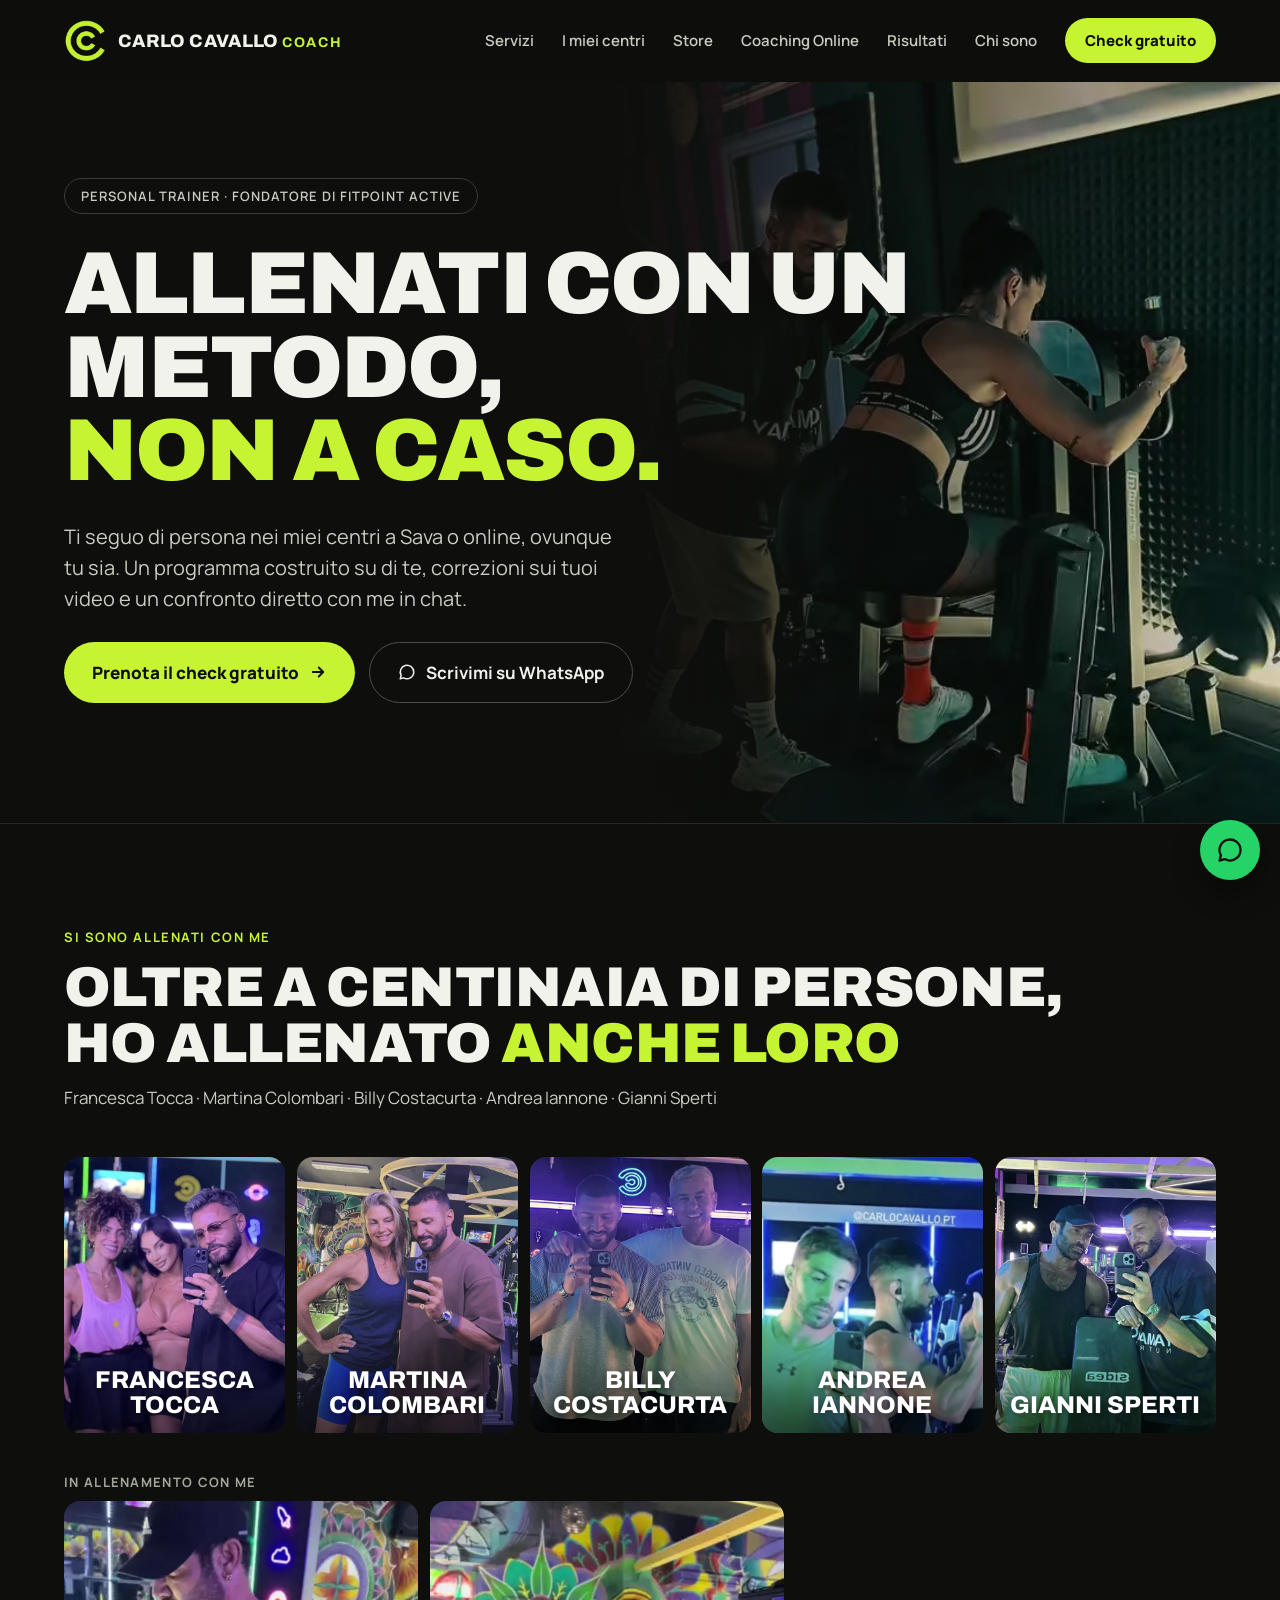
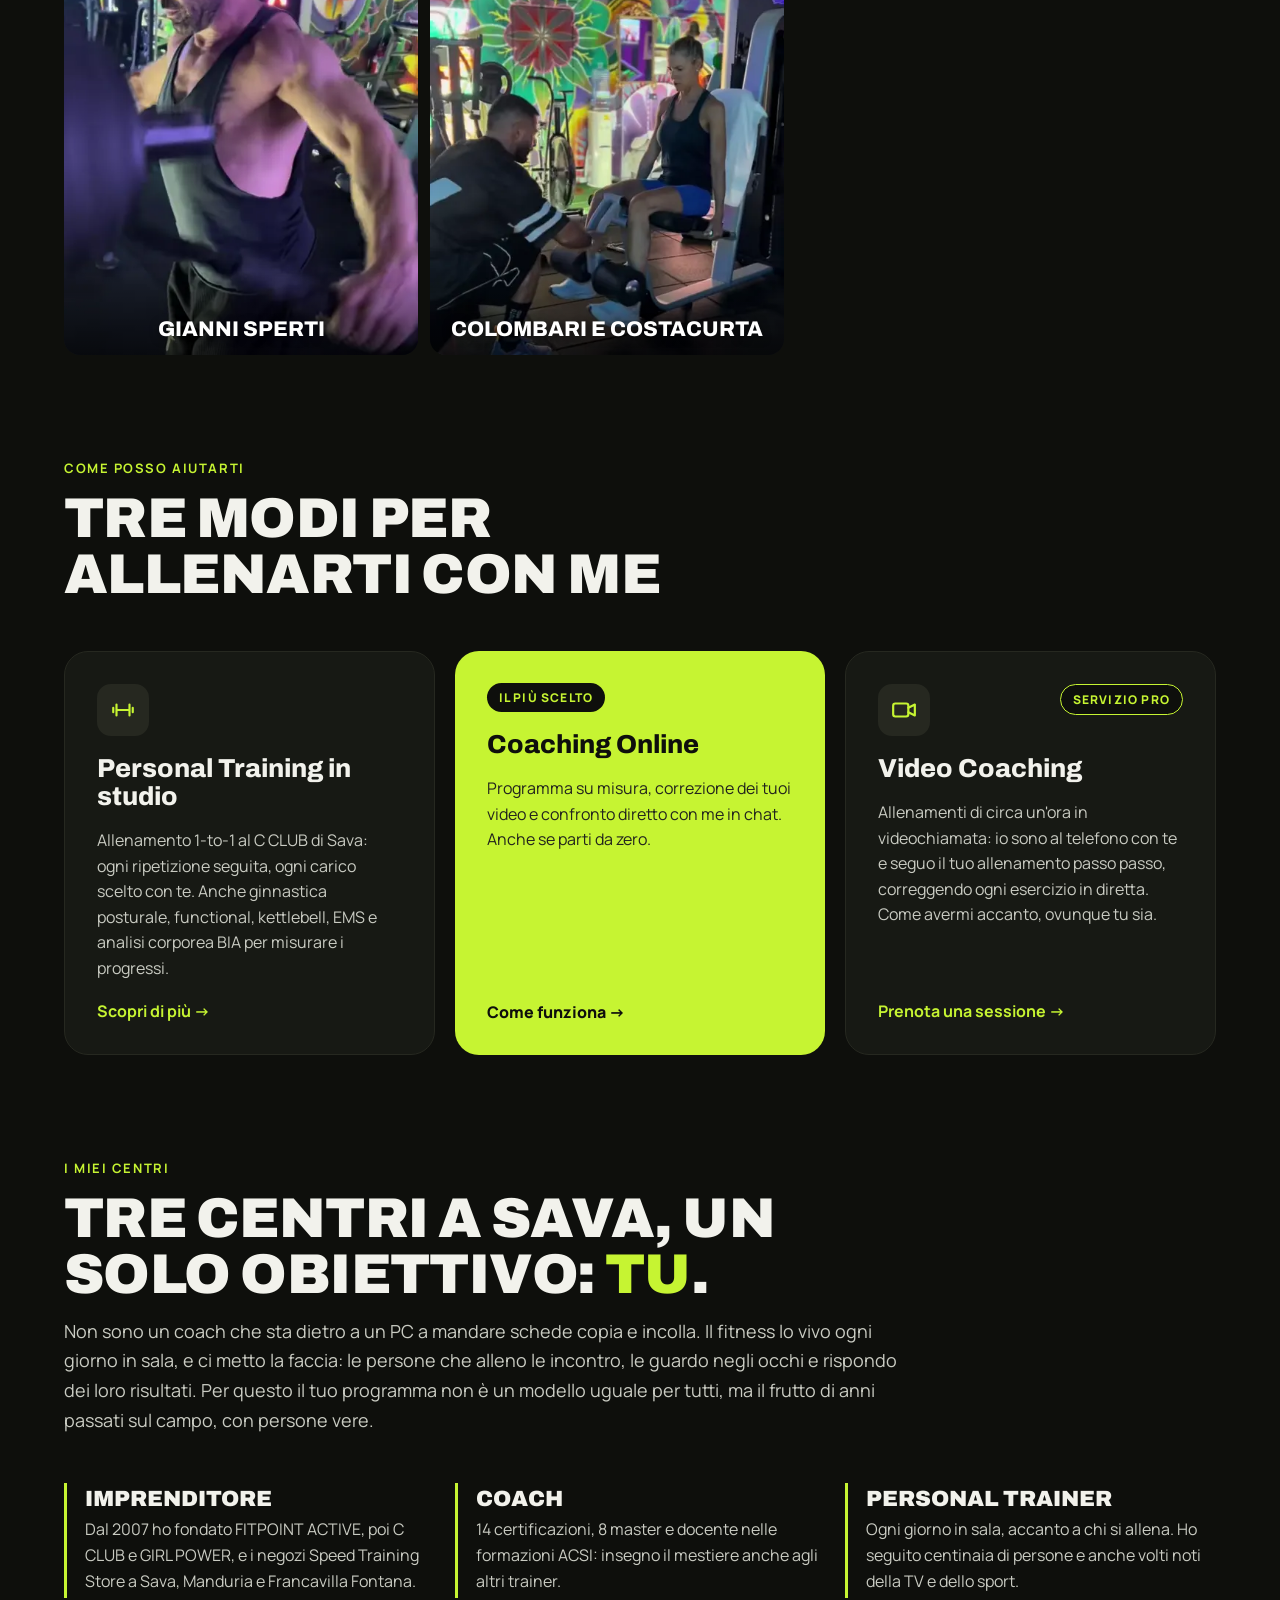
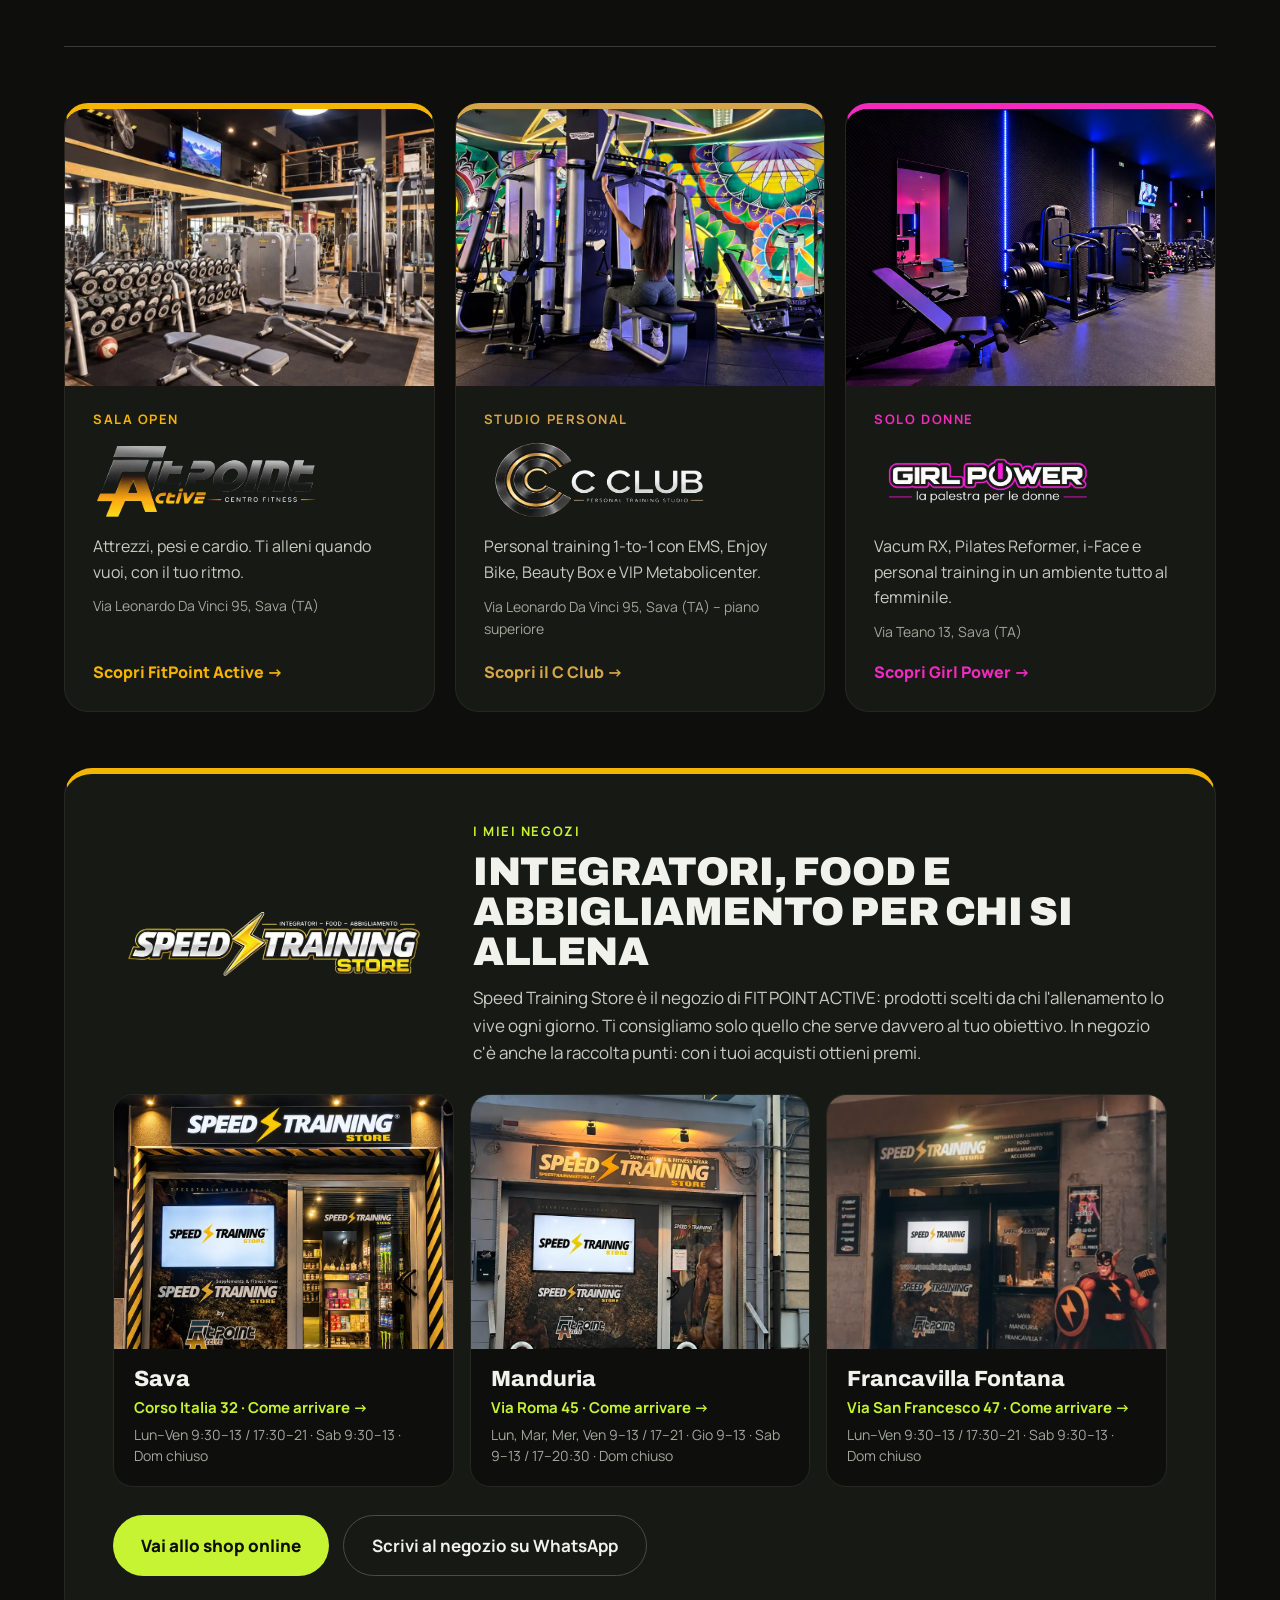
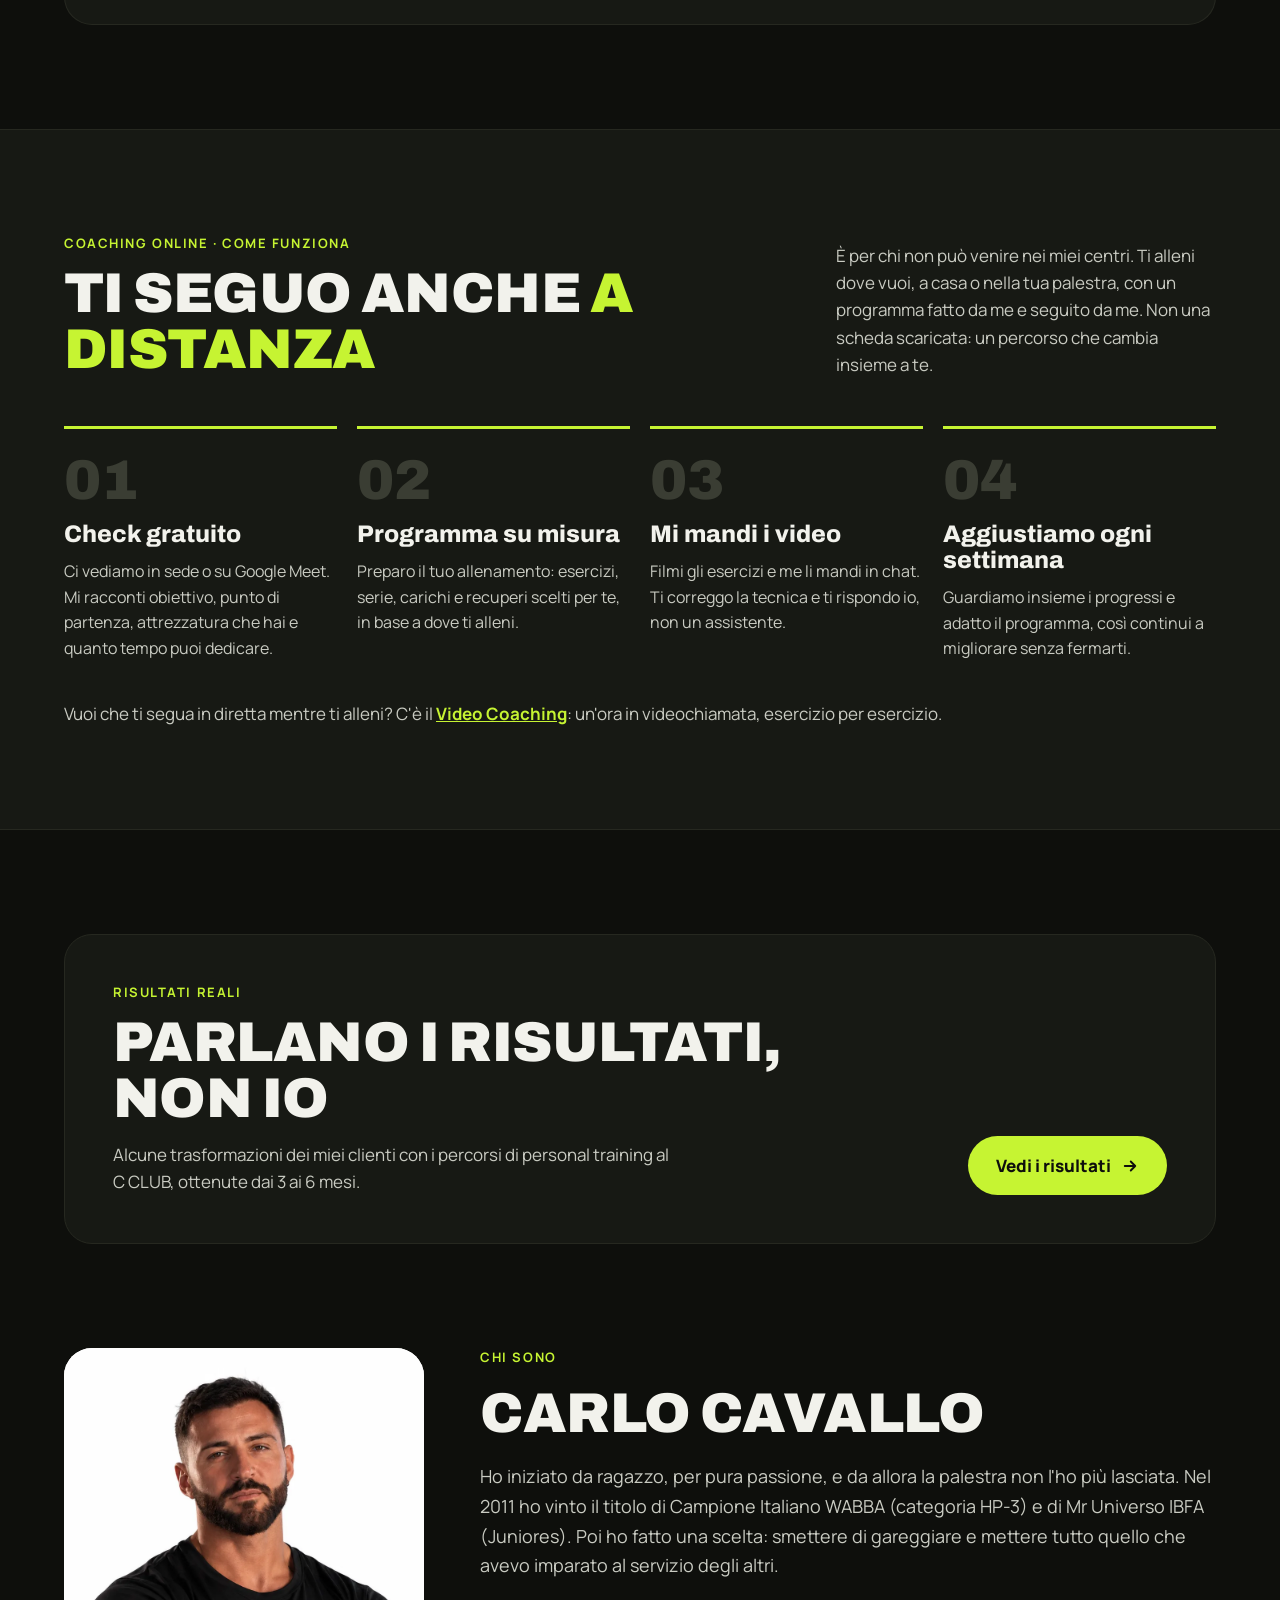
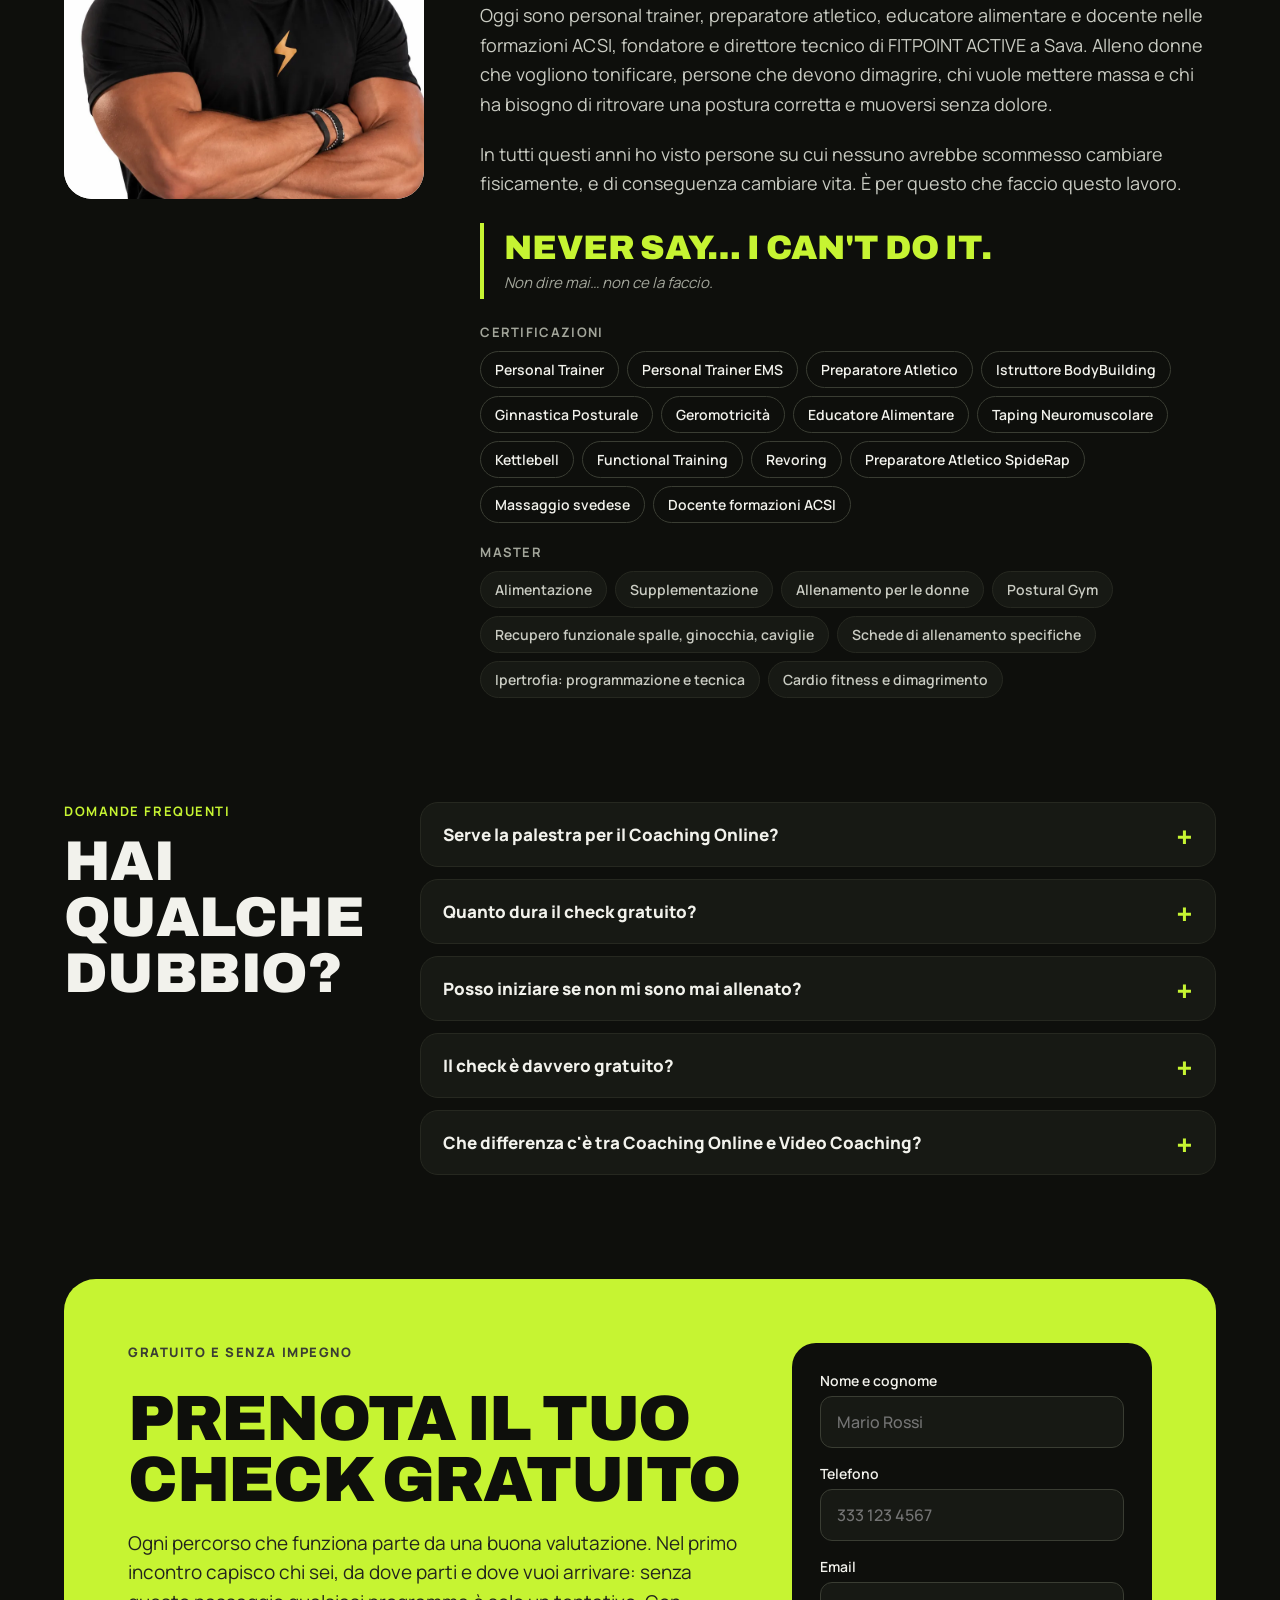
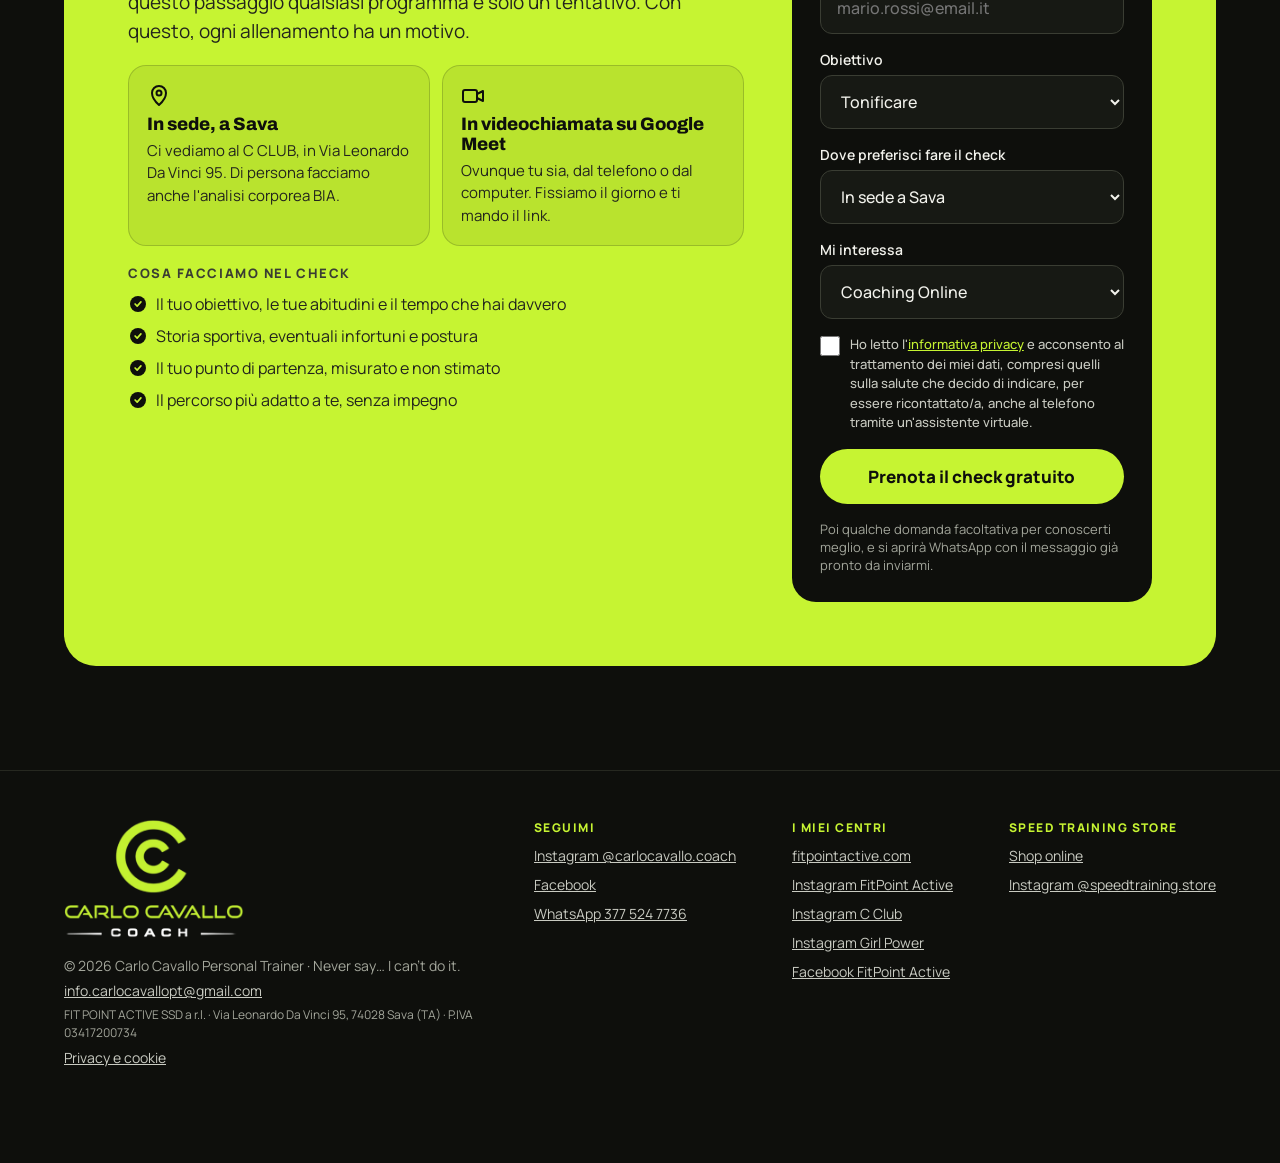
==== index.html @ 89e8fcf1 "Sezione VIP: video di Gianni Sperti e di Colombari e Costacurta, senza i nomi Instagram Co-Authored-" ====
<!doctype html>
<html lang="it">
<head>
<meta charset="utf-8">
<meta name="viewport" content="width=device-width, initial-scale=1">
<title>Carlo Cavallo Personal Trainer | Sava e Coaching Online</title>
<meta name="description" content="Personal trainer, preparatore atletico e fondatore di FITPOINT ACTIVE a Sava. Allenamento in studio, Coaching Online e Video Coaching in diretta. Primo check gratuito, in sede o su Google Meet.">
<meta property="og:title" content="Carlo Cavallo Personal Trainer">
<meta property="og:description" content="Allenati con un metodo, non a caso. Personal training a Sava e Coaching Online. Primo check gratuito.">
<meta property="og:type" content="website">
<meta property="og:url" content="https://www.carlocavallopt.com/">
<meta property="og:locale" content="it_IT">
<meta property="og:image" content="https://www.carlocavallopt.com/img/og-carlo.jpg">
<meta name="twitter:card" content="summary_large_image">
<link rel="canonical" href="https://www.carlocavallopt.com/">
<meta name="theme-color" content="#0E0F0C">
<link rel="icon" type="image/png" href="/img/favicon.png">
<link rel="apple-touch-icon" href="/img/apple-touch-icon.png">
<link rel="preconnect" href="https://fonts.googleapis.com">
<link rel="preconnect" href="https://fonts.gstatic.com" crossorigin>
<link href="https://fonts.googleapis.com/css2?family=Archivo:wght@700;800;900&family=Manrope:wght@400;500;600;700;800&display=swap" rel="stylesheet">
<style>
:root{
  --bg:#0E0F0C; --surface:#171914; --surface-2:#1C1E18; --line:#262820; --line-2:#3A3D33;
  --text:#F2F2EC; --soft:#C9CBC2; --muted:#A3A69B; --accent:#C6F432; --on-accent:#0E0F0C;
}
*{box-sizing:border-box}
html{scroll-behavior:smooth}
body{margin:0;background:var(--bg);color:var(--text);font-family:'Manrope',system-ui,sans-serif;-webkit-font-smoothing:antialiased}
a{color:inherit}
img{max-width:100%;display:block}
.wrap{max-width:1200px;margin:0 auto;padding:0 24px}
.display{font-family:'Archivo',sans-serif;font-weight:900;text-transform:uppercase;letter-spacing:-.01em;line-height:1;margin:0}
.eyebrow{font-size:13px;font-weight:700;letter-spacing:.12em;text-transform:uppercase;color:var(--accent)}
.btn{display:inline-flex;align-items:center;gap:10px;text-decoration:none;border-radius:999px;font-weight:800;font-size:17px;padding:18px 28px;min-height:44px;transition:transform .15s ease}
.btn:hover{transform:translateY(-2px)}
button.btn{font-family:inherit;border:0;cursor:pointer}
.btn-accent{background:var(--accent);color:var(--on-accent)}
.btn-ghost{border:1.5px solid #4A4D42;color:var(--text);font-weight:700}
section{scroll-margin-top:80px}

/* nav */
header.top{position:sticky;top:0;z-index:20;background:rgba(14,15,12,.88);backdrop-filter:blur(10px);border-bottom:1px solid transparent}
.nav{display:flex;align-items:center;justify-content:space-between;gap:16px;padding:18px 24px;max-width:1200px;margin:0 auto}
.brand{display:flex;align-items:center;gap:12px;text-decoration:none}
.brand-mark{width:42px;height:42px}
.brand-name{font-family:'Archivo',sans-serif;font-weight:800;font-size:18px;letter-spacing:.02em}
.brand-name span{color:var(--accent);font-weight:700;letter-spacing:.12em;font-size:14px}
.menu{display:flex;align-items:center;gap:28px;font-size:15px;font-weight:600}
.menu a{text-decoration:none;color:var(--soft)}
.menu a:hover{color:var(--text)}
.menu .btn{padding:12px 20px;font-size:15px;color:var(--on-accent)}
.menu-toggle{display:none;background:none;border:1px solid var(--line-2);color:var(--text);border-radius:12px;width:46px;height:46px;cursor:pointer;align-items:center;justify-content:center}
@media (max-width:1100px){
  .menu-toggle{display:flex}
  .menu{position:absolute;top:100%;left:0;right:0;flex-direction:column;align-items:stretch;gap:0;background:var(--bg);border-bottom:1px solid var(--line);padding:8px 24px 24px;display:none}
  .menu.open{display:flex}
  .menu a{padding:14px 0;border-bottom:1px solid var(--line)}
  .menu .btn{margin-top:16px;justify-content:center;border:0}
}

/* hero */
.hero-bg{position:relative;overflow:hidden;border-bottom:1px solid var(--line)}
.hero-foto{position:absolute;inset:0;width:100%;height:100%;object-fit:cover;object-position:center 40%}
.hero-bg::after{content:"";position:absolute;inset:0;background:linear-gradient(90deg,rgba(14,15,12,.96) 0%,rgba(14,15,12,.75) 50%,rgba(14,15,12,.15) 100%)}
@media (min-width:701px){
  .hero-foto{left:auto;width:52%;object-position:center 35%;-webkit-mask-image:linear-gradient(90deg,transparent 0%,#000 40%);mask-image:linear-gradient(90deg,transparent 0%,#000 40%)}
}
.hero{position:relative;z-index:1;display:flex;flex-wrap:wrap;gap:56px;align-items:center;padding:96px 24px 120px;max-width:1200px;margin:0 auto}
@media (max-width:700px){
  .hero-bg::after{background:linear-gradient(180deg,rgba(14,15,12,.45) 0%,rgba(14,15,12,.7) 45%,rgba(14,15,12,.96) 100%)}
  .hero{padding:36px 24px 48px}
  .hero-text{gap:20px}
  .lead{font-size:18px}
}
.hero-text{flex:999 1 520px;min-width:0;display:flex;flex-direction:column;gap:28px}
.pill{align-self:flex-start;border:1px solid var(--line-2);border-radius:999px;padding:8px 16px;font-size:13px;font-weight:600;letter-spacing:.08em;text-transform:uppercase;color:var(--soft)}
.hero h1{font-size:clamp(44px,7vw,88px);line-height:.95;letter-spacing:-.02em}
.hero h1 em{font-style:normal;color:var(--accent)}
.lead{margin:0;font-size:20px;line-height:1.55;color:var(--soft);max-width:560px}
.ctas{display:flex;flex-wrap:wrap;gap:14px}
.photo{aspect-ratio:4/5;border-radius:28px;background:var(--surface-2);border:1px dashed #4A4D42;display:flex;flex-direction:column;align-items:center;justify-content:center;gap:12px;color:var(--muted);font-size:15px;text-align:center;padding:24px;overflow:hidden}
.photo img{width:100%;height:100%;object-fit:cover;object-position:center top}
.photo.has-img{padding:0;border:0}

/* vip (stesso stile di fitpointactive.com) */
.vip-nomi{margin:0;color:var(--soft);font-size:17px}
.vip-row{display:grid;grid-template-columns:repeat(auto-fit,minmax(170px,1fr));gap:12px}
.vip{margin:0;position:relative;border-radius:16px;overflow:hidden;background:var(--surface-2);container-type:inline-size}
.vip img{width:100%;height:auto;aspect-ratio:4/5;object-fit:cover;object-position:top}
.vip-video{margin-top:40px}
.vip-video-griglia{display:grid;grid-template-columns:repeat(2,minmax(0,1fr));gap:12px;max-width:720px}
.vip video{display:block;width:100%;height:auto;aspect-ratio:480/616;object-fit:cover;background:var(--surface-2)}
.vip-video .vip figcaption{font-size:clamp(16px,6cqw,30px)}
.vip figcaption{position:absolute;left:0;right:0;bottom:0;padding:48px 10px 16px;text-align:center;font-family:'Archivo',sans-serif;font-weight:800;font-size:clamp(20px,1.8vw,26px);font-size:clamp(20px,11cqw,40px);line-height:1;text-transform:uppercase;color:#fff;background:linear-gradient(to top,rgba(0,0,0,.6),rgba(0,0,0,0));text-shadow:0 2px 8px rgba(0,0,0,.5)}

/* centri */
.centri{display:grid;grid-template-columns:repeat(auto-fit,minmax(300px,1fr));gap:20px}
.centro{display:flex;flex-direction:column;background:var(--surface);border:1px solid var(--line);border-top:6px solid var(--c);border-radius:24px;overflow:hidden;text-decoration:none;transition:transform .2s,border-color .2s}
.centro:hover{transform:translateY(-4px);border-color:var(--c)}
.centro>img{width:100%;height:auto;aspect-ratio:4/3;object-fit:cover}
.centro-corpo{padding:24px 28px 28px;display:flex;flex-direction:column;gap:10px;flex:1}
.centro-tag{font-size:13px;font-weight:700;letter-spacing:.12em;text-transform:uppercase;color:var(--c)}
.centro-logo{width:100%;height:auto;max-width:240px;margin-left:-6px;mix-blend-mode:lighten}
.centro p{margin:0;color:var(--soft);font-size:16px;line-height:1.6}
.centro .orari{font-size:14px;color:var(--muted)}
.centro .vai{margin-top:auto;padding-top:8px;font-weight:800;color:var(--c)}

/* store */
.store{margin-top:56px;padding:clamp(24px,4vw,48px);background:var(--surface);border:1px solid var(--line);border-top:6px solid #f5b400;border-radius:28px;display:flex;flex-direction:column;gap:28px}
.store-testa{display:flex;flex-wrap:wrap;gap:24px 40px;align-items:center}
.store-testa>div{flex:999 1 420px;min-width:0;display:flex;flex-direction:column;gap:12px}
.store-testa p{margin:0;color:var(--soft);font-size:17px;line-height:1.6}
.store-logo{flex:1 1 240px;width:100%;max-width:320px;height:auto;mix-blend-mode:lighten}
.store-titolo{font-size:clamp(26px,3.2vw,40px)}
.negozi{display:grid;grid-template-columns:repeat(auto-fit,minmax(260px,1fr));gap:16px}
.negozio{background:var(--bg);border:1px solid var(--line);border-radius:20px;overflow:hidden}
.negozio img{width:100%;height:auto;aspect-ratio:4/3;object-fit:cover}
.negozio-corpo{padding:18px 20px 20px;display:flex;flex-direction:column;gap:6px}
.negozio h3{margin:0;font-family:'Archivo',sans-serif;font-weight:800;font-size:22px}
.negozio a{color:var(--accent);font-weight:700;text-decoration:none;font-size:15px}
.negozio p{margin:0;color:var(--muted);font-size:14px;line-height:1.5}


/* blocks */
.block{padding:104px 0}
.scorri{display:none;margin:12px 0 0;color:var(--muted);font-size:13px}
@media (max-width:700px){
  .block{padding:72px 0}
  .vip-row,.negozi{display:flex;overflow-x:auto;scroll-snap-type:x mandatory;-webkit-overflow-scrolling:touch;margin:0 -24px;padding:0 24px 8px;scroll-padding:0 24px;scrollbar-width:none}
  .vip-row::-webkit-scrollbar,.negozi::-webkit-scrollbar{display:none}
  .vip{flex:0 0 72%;scroll-snap-align:start}
  .negozio{flex:0 0 82%;scroll-snap-align:start}
  .scorri{display:block}
}
.head{display:flex;flex-direction:column;gap:14px;max-width:720px;margin-bottom:48px}
.head h2,.h2{font-size:clamp(34px,4.5vw,56px)}
.head h2 em{font-style:normal;color:var(--accent)}
.head-testo{margin:0;color:var(--soft);font-size:18px;line-height:1.65}
.ruoli{list-style:none;margin:0 0 56px;padding:0 0 48px;border-bottom:1px solid var(--line-2);display:grid;grid-template-columns:repeat(auto-fit,minmax(260px,1fr));gap:20px}
.ruoli li{border-left:3px solid var(--accent);padding:4px 0 4px 18px;display:flex;flex-direction:column;gap:6px}
.ruoli b{font-family:'Archivo',sans-serif;font-weight:900;font-size:22px;text-transform:uppercase}
.ruoli span{color:var(--soft);font-size:16px;line-height:1.6}
#vip .head{max-width:1000px}
@media (min-width:700px){.nowrap{white-space:nowrap}}
.cards{display:grid;grid-template-columns:repeat(auto-fit,minmax(300px,1fr));gap:20px}
.card{background:var(--surface);border:1px solid var(--line);border-radius:24px;padding:32px;display:flex;flex-direction:column;gap:18px}
.card h3{margin:0;font-family:'Archivo',sans-serif;font-weight:800;font-size:26px}
.card p{margin:0;color:var(--soft);font-size:16px;line-height:1.6}
.card a{margin-top:auto;font-weight:700;color:var(--accent);text-decoration:none}
.card-ico{width:52px;height:52px;border-radius:14px;background:var(--line);display:flex;align-items:center;justify-content:center;color:var(--accent)}
.card-top{display:flex;align-items:center;justify-content:space-between;gap:12px}
.tag-pro{align-self:center;border:1px solid var(--accent)}
.card.hot{background:var(--accent);color:var(--on-accent);border:0}
.card.hot p{color:#22241D}
.card.hot a{color:var(--on-accent);font-weight:800}
.tag{align-self:flex-start;background:var(--bg);color:var(--accent);font-size:12px;font-weight:800;letter-spacing:.1em;text-transform:uppercase;padding:6px 12px;border-radius:999px}

.band{background:var(--surface);border-top:1px solid var(--line);border-bottom:1px solid var(--line)}
.split{display:flex;flex-wrap:wrap;justify-content:space-between;align-items:flex-end;gap:24px;margin-bottom:48px}
.split .head{margin:0}
.split p{margin:0;max-width:380px;color:var(--soft);font-size:17px;line-height:1.6}
.steps{list-style:none;margin:0;padding:0;display:grid;grid-template-columns:repeat(auto-fit,minmax(280px,1fr));gap:20px}
.steps li{border-top:3px solid var(--accent);padding-top:24px;display:flex;flex-direction:column;gap:12px}
.steps-4{grid-template-columns:repeat(auto-fit,minmax(240px,1fr))}
.coaching-nota{margin:40px 0 0;color:var(--soft);font-size:17px}
.coaching-nota a{color:var(--accent);font-weight:700}
.steps .n{font-family:'Archivo',sans-serif;font-weight:900;font-size:56px;color:var(--line-2);line-height:1}
.steps h3{margin:0;font-family:'Archivo',sans-serif;font-weight:800;font-size:24px}
.steps p{margin:0;color:var(--soft);font-size:16px;line-height:1.6}

.ris{display:flex;flex-wrap:wrap;justify-content:space-between;align-items:flex-end;gap:24px;background:var(--surface);border:1px solid var(--line);border-radius:28px;padding:clamp(28px,4vw,48px)}
.ris-testo{margin:0;color:var(--soft);font-size:17px;line-height:1.6;max-width:560px}
dialog{width:min(1100px,calc(100% - 32px));max-height:calc(100% - 32px);margin:auto;padding:0;border:1px solid var(--line-2);border-radius:28px;background:var(--bg);color:var(--text)}
dialog::backdrop{background:rgba(0,0,0,.8)}
.fin{position:relative;padding:clamp(24px,4vw,40px);display:flex;flex-direction:column;gap:14px}
.fin h2{font-size:clamp(28px,4vw,44px);padding-right:48px}
.chiudi{position:absolute;top:16px;right:16px;width:46px;height:46px;border-radius:999px;border:1px solid var(--line-2);background:var(--surface);color:var(--text);cursor:pointer;display:flex;align-items:center;justify-content:center}
.pd-lista{display:grid;grid-template-columns:repeat(3,minmax(0,1fr));gap:16px;align-items:start;margin-top:8px}
.pd{margin:0;padding:10px;border-radius:20px;background:var(--surface);border:1px solid var(--line)}
.pd-coppia{display:grid;grid-template-columns:1fr 1fr;gap:6px}
.pd-foto{position:relative;aspect-ratio:4/5;border-radius:12px;background:var(--surface-2) center top/cover no-repeat;-webkit-user-select:none;user-select:none;-webkit-touch-callout:none}
.pd-tag{position:absolute;left:8px;bottom:8px;padding:4px 10px;border-radius:999px;background:rgba(0,0,0,.75);font-size:11px;font-weight:800;letter-spacing:.12em;text-transform:uppercase}
.pd-tag.dopo{background:var(--accent);color:var(--on-accent)}
.pd-nota{margin:8px 4px 2px;color:var(--soft);font-size:14px;text-align:center}
.pd-avviso{margin:4px 0 0;color:var(--muted);font-size:13px}
#ris-cta{align-self:flex-start}
@media (max-width:900px){.pd-lista{grid-template-columns:repeat(2,minmax(0,1fr))}}
@media (max-width:600px){.pd-lista{grid-template-columns:1fr}}

.about{display:flex;flex-wrap:wrap;gap:56px;align-items:flex-start}
.about .photo{flex:1 1 360px;min-width:0;aspect-ratio:1/1}
.about .photo.ritratto{aspect-ratio:4/5;background:#fff}
.about-text{flex:999 1 480px;min-width:0;display:flex;flex-direction:column;gap:20px}
.about-text>p{margin:0;color:var(--soft);font-size:18px;line-height:1.65}
.motto{margin:4px 0;border-left:4px solid var(--accent);padding:6px 0 6px 20px}
.motto p{margin:0;font-family:'Archivo',sans-serif;font-weight:900;font-size:clamp(24px,3vw,34px);line-height:1.1;text-transform:uppercase;color:var(--accent)}
.motto span{display:block;margin-top:6px;color:var(--muted);font-size:15px;font-style:italic}
.chips-label{font-size:13px;font-weight:700;letter-spacing:.1em;text-transform:uppercase;color:var(--muted);margin-bottom:10px;display:block}
.chips{list-style:none;margin:0;padding:0;display:flex;flex-wrap:wrap;gap:8px}
.chips li{border:1px solid var(--line-2);border-radius:999px;padding:8px 14px;font-size:14px;font-weight:600}
.chips.alt li{background:var(--surface);border-color:var(--line);color:var(--soft)}

.faq{display:flex;flex-wrap:wrap;gap:24px 56px;align-items:flex-start}
.faq .head{flex:1 1 300px;margin:0}
.faq-lista{flex:999 1 520px;min-width:0;display:flex;flex-direction:column;gap:12px}
.faq-lista details{background:var(--surface);border:1px solid var(--line);border-radius:18px}
.faq-lista summary{list-style:none;cursor:pointer;padding:20px 56px 20px 22px;font-weight:800;font-size:17px;position:relative;min-height:44px}
.faq-lista summary::-webkit-details-marker{display:none}
.faq-lista summary::after{content:"+";position:absolute;right:22px;top:50%;transform:translateY(-50%);font-family:'Archivo',sans-serif;font-size:26px;color:var(--accent);line-height:1}
.faq-lista details[open] summary::after{content:"−"}
.faq-lista details p{margin:0;padding:0 22px 20px;color:var(--soft);font-size:16px;line-height:1.6}
.cta{background:var(--accent);color:var(--on-accent);border-radius:32px;padding:clamp(24px,5vw,64px);display:flex;flex-wrap:wrap;gap:48px;align-items:flex-start}
.cta-text{flex:999 1 420px;min-width:0;display:flex;flex-direction:column;gap:18px}
.cta-text h2{font-size:clamp(36px,5vw,64px);line-height:.95;letter-spacing:-.02em}
.cta-text p{margin:0;font-size:19px;line-height:1.55;color:#22241D}
form{flex:1 1 360px;min-width:0;background:var(--bg);color:var(--text);border-radius:24px;padding:28px;display:flex;flex-direction:column;gap:16px}
label{display:flex;flex-direction:column;gap:6px;font-size:14px;font-weight:600}
input,select,textarea{background:var(--surface);border:1px solid var(--line-2);border-radius:12px;padding:14px 16px;color:var(--text);font:inherit;font-weight:500;font-size:16px;min-height:48px}
input:focus,select:focus,textarea:focus{outline:2px solid var(--accent);outline-offset:1px}
form button{background:var(--accent);color:var(--on-accent);border:0;border-radius:999px;padding:16px 24px;font:inherit;font-weight:800;font-size:17px;cursor:pointer;min-height:52px}
.cta-sopra{display:block;font-size:13px;font-weight:800;letter-spacing:.12em;text-transform:uppercase;color:#3A3D33;margin-bottom:10px}
.modi{display:grid;grid-template-columns:repeat(auto-fit,minmax(220px,1fr));gap:12px}
.modo{display:flex;flex-direction:column;gap:6px;background:rgba(14,15,12,.07);border:1.5px solid rgba(14,15,12,.18);border-radius:18px;padding:18px}
.modo strong{font-family:'Archivo',sans-serif;font-weight:800;font-size:18px}
.modo span{font-size:15px;line-height:1.5;color:#22241D}
.check-lista{list-style:none;margin:0;padding:0;display:flex;flex-direction:column;gap:8px}
.check-lista li{position:relative;padding-left:28px;font-size:16px;line-height:1.5;color:#22241D}
.check-lista li::before{content:"";position:absolute;left:2px;top:4px;width:16px;height:16px;border-radius:999px;background:var(--on-accent) url("data:image/svg+xml,%3Csvg xmlns='http://www.w3.org/2000/svg' viewBox='0 0 24 24' fill='none' stroke='%23C6F432' stroke-width='4' stroke-linecap='round' stroke-linejoin='round'%3E%3Cpath d='M5 12l5 5 9-10'/%3E%3C/svg%3E") center/10px no-repeat}
#lead-form{scroll-margin-top:100px}
.passo1,.passo2{display:flex;flex-direction:column;gap:16px}
.passo1[hidden],.passo2[hidden]{display:none}
textarea{resize:vertical;min-height:72px;line-height:1.4}
fieldset{border:0;border-top:1px solid var(--line-2);margin:0;padding:16px 0 0;display:flex;flex-direction:column;gap:14px;min-width:0}
legend{padding:0 10px 0 0;font-size:12px;font-weight:800;letter-spacing:.12em;text-transform:uppercase;color:var(--accent)}
.riga{display:grid;grid-template-columns:1fr 1fr;gap:12px}
.riga label{min-width:0}
.riga select,.riga input{width:100%}
.p2-sopra{font-size:12px;font-weight:800;letter-spacing:.12em;text-transform:uppercase;color:var(--muted)}
.p2-titolo{margin:6px 0 6px;font-family:'Archivo',sans-serif;font-weight:900;font-size:26px;text-transform:uppercase}
.p2-azioni{display:flex;justify-content:space-between;gap:12px;flex-wrap:wrap}
form .link-btn{background:none;color:var(--soft);padding:8px 0;min-height:44px;font-size:15px;font-weight:700;text-decoration:underline;border-radius:0}
.trappola{position:absolute;left:-9999px;width:1px;height:1px;opacity:0}
.consenso{flex-direction:row;align-items:flex-start;gap:10px;font-weight:500;font-size:13px;line-height:1.5;color:var(--soft)}
.consenso input{min-height:0;width:20px;height:20px;margin:1px 0 0;flex:none;accent-color:var(--accent)}
.consenso a{color:var(--accent)}
.form-errore{margin:0;color:#FF8A7A;font-size:14px;font-weight:600}
.form-note{font-size:13px;color:var(--muted);margin:0}

footer{border-top:1px solid var(--line)}
footer .wrap{padding-top:48px;padding-bottom:96px;display:flex;flex-wrap:wrap;justify-content:space-between;gap:40px;color:var(--muted);font-size:14px}
footer .col{display:flex;flex-direction:column;gap:6px}
footer .legale{font-size:12px;max-width:420px;line-height:1.5}
.piede-logo{width:180px;height:auto;margin-bottom:12px}
footer .piede-gruppi{display:flex;flex-wrap:wrap;gap:32px 56px}
footer .gruppo{display:flex;flex-direction:column;gap:10px}
footer .gruppo-titolo{font-size:12px;font-weight:800;letter-spacing:.12em;text-transform:uppercase;color:var(--accent)}
footer a{color:var(--soft)}

.wa{position:fixed;right:20px;bottom:20px;width:60px;height:60px;border-radius:999px;background:#25D366;color:#0E0F0C;display:flex;align-items:center;justify-content:center;box-shadow:0 12px 28px rgba(0,0,0,.4);z-index:30}
</style>
<script type="application/ld+json">{"@context": "https://schema.org", "@type": "FAQPage", "mainEntity": [{"@type": "Question", "name": "Serve la palestra per il Coaching Online?", "acceptedAnswer": {"@type": "Answer", "text": "No. Puoi allenarti anche a casa: il programma lo preparo in base a dove ti alleni e all'attrezzatura che hai. Se invece vai in palestra, lo costruisco su quella."}}, {"@type": "Question", "name": "Quanto dura il check gratuito?", "acceptedAnswer": {"@type": "Answer", "text": "Circa 30 minuti. Puoi farlo in sede a Sava, al C CLUB, oppure in videochiamata su Google Meet, ovunque tu sia."}}, {"@type": "Question", "name": "Posso iniziare se non mi sono mai allenato?", "acceptedAnswer": {"@type": "Answer", "text": "Certo. Si parte dalle basi e dalla tecnica, con carichi adatti a te. Al check capisco il tuo punto di partenza e costruiamo il percorso da lì."}}, {"@type": "Question", "name": "Il check è davvero gratuito?", "acceptedAnswer": {"@type": "Answer", "text": "Sì, è gratuito e senza impegno. Serve a conoscerci, capire il tuo obiettivo e scegliere insieme il percorso più adatto."}}, {"@type": "Question", "name": "Che differenza c'è tra Coaching Online e Video Coaching?", "acceptedAnswer": {"@type": "Answer", "text": "Con il Coaching Online ti alleni quando vuoi con il programma che ti preparo: mi mandi i video e ti correggo in chat. Con il Video Coaching ci colleghiamo in videochiamata per circa un'ora e ti seguo in diretta, esercizio per esercizio."}}]}</script>
</head>
<body>

<header class="top">
  <div class="nav">
    <a class="brand" href="#top" aria-label="Carlo Cavallo Personal Trainer, torna su">
      <img class="brand-mark" src="/img/logo-cc.webp" alt="" width="128" height="128">
      <span class="brand-name">CARLO CAVALLO <span>COACH</span></span>
    </a>
    <button class="menu-toggle" type="button" aria-label="Apri il menu" aria-expanded="false" aria-controls="menu">
      <svg aria-hidden="true" width="22" height="22" viewBox="0 0 24 24" fill="none" stroke="currentColor" stroke-width="2" stroke-linecap="round"><path d="M4 7h16M4 12h16M4 17h16"/></svg>
    </button>
    <nav id="menu" class="menu" aria-label="Menu principale">
      <a href="#servizi">Servizi</a>
      <a href="#centri">I miei centri</a>
      <a href="#store">Store</a>
      <a href="#coaching">Coaching Online</a>
      <a href="#risultati">Risultati</a>
      <a href="#chi-sono">Chi sono</a>
      <a class="btn btn-accent" href="#contatti">Check gratuito</a>
    </nav>
  </div>
</header>

<main id="top">

<section class="hero-bg">
  <video class="hero-foto" id="hero-video" autoplay muted loop playsinline preload="auto" poster="/img/video-hero.webp" aria-hidden="true"><source src="/img/video-hero.mp4" type="video/mp4"></video>
<div class="hero">
  <div class="hero-text">
    <span class="pill">Personal Trainer · Fondatore di FITPOINT ACTIVE</span>
    <h1 class="display">Allenati con un metodo,<br><em>non a caso.</em></h1>
    <p class="lead">Ti seguo di persona nei miei centri a Sava o online, ovunque tu sia. Un programma costruito su di te, correzioni sui tuoi video e un confronto diretto con me in chat.</p>
    <div class="ctas">
      <a class="btn btn-accent" href="#contatti">Prenota il check gratuito
        <svg aria-hidden="true" width="18" height="18" viewBox="0 0 24 24" fill="none" stroke="currentColor" stroke-width="2.5" stroke-linecap="round" stroke-linejoin="round"><path d="M5 12h14M13 6l6 6-6 6"/></svg></a>
      <a class="btn btn-ghost js-wa" href="#contatti">
        <svg aria-hidden="true" width="18" height="18" viewBox="0 0 24 24" fill="none" stroke="currentColor" stroke-width="2" stroke-linecap="round" stroke-linejoin="round"><path d="M21 12a9 9 0 0 1-13.5 7.8L3 21l1.2-4.5A9 9 0 1 1 21 12z"/></svg>Scrivimi su WhatsApp</a>
    </div>
  </div>
</div>
</section>

<section id="vip" class="block" style="padding-bottom:0">
  <div class="wrap">
    <div class="head">
      <span class="eyebrow">Si sono allenati con me</span>
      <h2 class="display">Oltre a centinaia di persone, <span class="nowrap">ho allenato <em>anche loro</em></span></h2>
      <p class="vip-nomi">Francesca Tocca · Martina Colombari · Billy Costacurta · Andrea Iannone · Gianni Sperti</p>
    </div>
    <div class="vip-row">
      <figure class="vip"><img src="/img/vip-1.webp" alt="Carlo Cavallo con Francesca Tocca" width="700" height="700" loading="lazy"><figcaption>Francesca Tocca</figcaption></figure>
      <figure class="vip"><img src="/img/vip-2.webp" alt="Carlo Cavallo con Martina Colombari" width="700" height="787" loading="lazy"><figcaption>Martina Colombari</figcaption></figure>
      <figure class="vip"><img src="/img/vip-3.webp" alt="Carlo Cavallo con Billy Costacurta" width="700" height="817" loading="lazy"><figcaption>Billy Costacurta</figcaption></figure>
      <figure class="vip"><img src="/img/vip-4.webp" alt="Carlo Cavallo con Andrea Iannone" width="700" height="795" loading="lazy"><figcaption>Andrea Iannone</figcaption></figure>
      <figure class="vip"><img src="/img/vip-5.webp" alt="Carlo Cavallo con Gianni Sperti" width="700" height="789" loading="lazy"><figcaption>Gianni Sperti</figcaption></figure>
    </div>
    <p class="scorri">Scorri per vederli tutti →</p>
    <div class="vip-video">
      <span class="chips-label">In allenamento con me</span>
      <div class="vip-video-griglia">
        <figure class="vip"><video data-auto muted loop playsinline preload="none" poster="/img/video-sperti.webp" width="480" height="616" aria-label="Gianni Sperti si allena con Carlo Cavallo"><source src="/img/video-sperti.mp4" type="video/mp4"></video><figcaption>Gianni Sperti</figcaption></figure>
        <figure class="vip"><video data-auto muted loop playsinline preload="none" poster="/img/video-colombari.webp" width="480" height="616" aria-label="Martina Colombari e Billy Costacurta in allenamento con Carlo Cavallo"><source src="/img/video-colombari.mp4" type="video/mp4"></video><figcaption>Colombari e Costacurta</figcaption></figure>
      </div>
    </div>
  </div>
</section>

<section id="servizi" class="block">
  <div class="wrap">
    <div class="head">
      <span class="eyebrow">Come posso aiutarti</span>
      <h2 class="display">Tre modi per allenarti con me</h2>
    </div>
    <div class="cards">
      <article class="card">
        <span class="card-ico"><svg aria-hidden="true" width="26" height="26" viewBox="0 0 24 24" fill="none" stroke="currentColor" stroke-width="2" stroke-linecap="round" stroke-linejoin="round"><path d="M6 7v10M18 7v10M3 10v4M21 10v4M6 12h12"/></svg></span>
        <h3>Personal Training in studio</h3>
        <p>Allenamento 1-to-1 al C CLUB di Sava: ogni ripetizione seguita, ogni carico scelto con te. Anche ginnastica posturale, functional, kettlebell, EMS e analisi corporea BIA per misurare i progressi.</p>
        <a href="#contatti" data-servizio="Personal Training in studio">Scopri di più →</a>
      </article>
      <article class="card hot">
        <span class="tag">Il più scelto</span>
        <h3>Coaching Online</h3>
        <p>Programma su misura, correzione dei tuoi video e confronto diretto con me in chat. Anche se parti da zero.</p>
        <a href="#coaching">Come funziona →</a>
      </article>
      <article class="card">
        <div class="card-top">
          <span class="card-ico"><svg aria-hidden="true" width="26" height="26" viewBox="0 0 24 24" fill="none" stroke="currentColor" stroke-width="2" stroke-linecap="round" stroke-linejoin="round"><rect x="2" y="6" width="14" height="12" rx="2"/><path d="M16 10l6-3v10l-6-3"/></svg></span>
          <span class="tag tag-pro">Servizio Pro</span>
        </div>
        <h3>Video Coaching</h3>
        <p>Allenamenti di circa un'ora in videochiamata: io sono al telefono con te e seguo il tuo allenamento passo passo, correggendo ogni esercizio in diretta. Come avermi accanto, ovunque tu sia.</p>
        <a href="#contatti" data-servizio="Video Coaching">Prenota una sessione →</a>
      </article>
    </div>
  </div>
</section>

<section id="centri" class="block" style="padding-top:0">
  <div class="wrap">
    <div class="head" style="max-width:860px">
      <span class="eyebrow">I miei centri</span>
      <h2 class="display">Tre centri a Sava, un solo obiettivo: <em>tu</em>.</h2>
      <p class="head-testo">Non sono un coach che sta dietro a un PC a mandare schede copia e incolla. Il fitness lo vivo ogni giorno in sala, e ci metto la faccia: le persone che alleno le incontro, le guardo negli occhi e rispondo dei loro risultati. Per questo il tuo programma non è un modello uguale per tutti, ma il frutto di anni passati sul campo, con persone vere.</p>
    </div>
    <ul class="ruoli">
      <li><b>Imprenditore</b><span>Dal 2007 ho fondato FITPOINT ACTIVE, poi C CLUB e GIRL POWER, e i negozi Speed Training Store a Sava, Manduria e Francavilla Fontana.</span></li>
      <li><b>Coach</b><span>14 certificazioni, 8 master e docente nelle formazioni ACSI: insegno il mestiere anche agli altri trainer.</span></li>
      <li><b>Personal trainer</b><span>Ogni giorno in sala, accanto a chi si allena. Ho seguito centinaia di persone e anche volti noti della TV e dello sport.</span></li>
    </ul>
    <div class="centri">
      <a class="centro" style="--c:#f5b400" href="https://www.fitpointactive.com/fitpoint-active" target="_blank" rel="noopener">
        <img src="/img/fp-sala-pesi.webp" alt="La sala pesi di FitPoint Active" width="869" height="1200" loading="lazy">
        <span class="centro-corpo">
          <span class="centro-tag">Sala open</span>
          <img class="centro-logo" src="/img/logo-fitpoint.webp" alt="FitPoint Active" width="640" height="231" loading="lazy">
          <p>Attrezzi, pesi e cardio. Ti alleni quando vuoi, con il tuo ritmo.</p>
          <p class="orari">Via Leonardo Da Vinci 95, Sava (TA)</p>
          <span class="vai">Scopri FitPoint Active →</span>
        </span>
      </a>
      <a class="centro" style="--c:#d4a64a" href="https://www.fitpointactive.com/c-club" target="_blank" rel="noopener">
        <img src="/img/cclub-lat-machine.webp" alt="Allenamento nello studio C Club" width="900" height="1200" loading="lazy">
        <span class="centro-corpo">
          <span class="centro-tag">Studio personal</span>
          <img class="centro-logo" src="/img/logo-cclub.webp" alt="C Club" width="640" height="231" loading="lazy">
          <p>Personal training 1-to-1 con EMS, Enjoy Bike, Beauty Box e VIP Metabolicenter.</p>
          <p class="orari">Via Leonardo Da Vinci 95, Sava (TA) – piano superiore</p>
          <span class="vai">Scopri il C Club →</span>
        </span>
      </a>
      <a class="centro" style="--c:#f02bbe" href="https://www.fitpointactive.com/girl-power" target="_blank" rel="noopener">
        <img src="/img/gp-sala-blu.webp" alt="La sala macchine di Girl Power con le luci blu" width="1200" height="900" loading="lazy">
        <span class="centro-corpo">
          <span class="centro-tag">Solo donne</span>
          <img class="centro-logo" src="/img/logo-girlpower.webp" alt="Girl Power" width="640" height="231" loading="lazy">
          <p>Vacum RX, Pilates Reformer, i-Face e personal training in un ambiente tutto al femminile.</p>
          <p class="orari">Via Teano 13, Sava (TA)</p>
          <span class="vai">Scopri Girl Power →</span>
        </span>
      </a>
    </div>
    <div class="store" id="store">
      <div class="store-testa">
        <img class="store-logo" src="/img/logo-speed-training-store.webp" alt="Speed Training Store – integratori, food, abbigliamento" width="700" height="233" loading="lazy">
        <div>
          <span class="eyebrow">I miei negozi</span>
          <h3 class="display store-titolo">Integratori, food e abbigliamento per chi si allena</h3>
          <p>Speed Training Store è il negozio di FIT POINT ACTIVE: prodotti scelti da chi l'allenamento lo vive ogni giorno. Ti consigliamo solo quello che serve davvero al tuo obiettivo. In negozio c'è anche la raccolta punti: con i tuoi acquisti ottieni premi.</p>
        </div>
      </div>
      <div class="negozi">
        <article class="negozio">
          <img src="/img/negozio-sava.webp" alt="Il negozio Speed Training Store di Sava" width="900" height="675" loading="lazy">
          <div class="negozio-corpo">
            <h3>Sava</h3>
            <a href="https://www.google.com/maps/dir/?api=1&amp;destination=Corso+Italia+32+74028+Sava+TA" target="_blank" rel="noopener">Corso Italia 32 · Come arrivare →</a>
            <p>Lun–Ven 9:30–13 / 17:30–21 · Sab 9:30–13 · Dom chiuso</p>
          </div>
        </article>
        <article class="negozio">
          <img src="/img/negozio-manduria.webp" alt="Il negozio Speed Training Store di Manduria" width="900" height="675" loading="lazy">
          <div class="negozio-corpo">
            <h3>Manduria</h3>
            <a href="https://www.google.com/maps/dir/?api=1&amp;destination=Via+Roma+45+74024+Manduria+TA" target="_blank" rel="noopener">Via Roma 45 · Come arrivare →</a>
            <p>Lun, Mar, Mer, Ven 9–13 / 17–21 · Gio 9–13 · Sab 9–13 / 17–20:30 · Dom chiuso</p>
          </div>
        </article>
        <article class="negozio">
          <img src="/img/negozio-francavilla.webp" alt="Il negozio Speed Training Store di Francavilla Fontana" width="900" height="675" loading="lazy">
          <div class="negozio-corpo">
            <h3>Francavilla Fontana</h3>
            <a href="https://www.google.com/maps/dir/?api=1&amp;destination=Via+San+Francesco+47+72021+Francavilla+Fontana+BR" target="_blank" rel="noopener">Via San Francesco 47 · Come arrivare →</a>
            <p>Lun–Ven 9:30–13 / 17:30–21 · Sab 9:30–13 · Dom chiuso</p>
          </div>
        </article>
      </div>
      <p class="scorri" style="margin-top:-16px">Scorri per vedere tutti i negozi →</p>
      <div class="ctas">
        <a class="btn btn-accent" href="https://speedtrainingstore.com" target="_blank" rel="noopener">Vai allo shop online</a>
        <a class="btn btn-ghost" href="https://wa.me/393208526928" target="_blank" rel="noopener">Scrivi al negozio su WhatsApp</a>
      </div>
    </div>
  </div>
</section>

<section id="coaching" class="block band">
  <div class="wrap">
    <div class="split">
      <div class="head">
        <span class="eyebrow">Coaching Online · come funziona</span>
        <h2 class="display">Ti seguo anche <em>a distanza</em></h2>
      </div>
      <p>È per chi non può venire nei miei centri. Ti alleni dove vuoi, a casa o nella tua palestra, con un programma fatto da me e seguito da me. Non una scheda scaricata: un percorso che cambia insieme a te.</p>
    </div>
    <ol class="steps steps-4">
      <li><span class="n">01</span><h3>Check gratuito</h3><p>Ci vediamo in sede o su Google Meet. Mi racconti obiettivo, punto di partenza, attrezzatura che hai e quanto tempo puoi dedicare.</p></li>
      <li><span class="n">02</span><h3>Programma su misura</h3><p>Preparo il tuo allenamento: esercizi, serie, carichi e recuperi scelti per te, in base a dove ti alleni.</p></li>
      <li><span class="n">03</span><h3>Mi mandi i video</h3><p>Filmi gli esercizi e me li mandi in chat. Ti correggo la tecnica e ti rispondo io, non un assistente.</p></li>
      <li><span class="n">04</span><h3>Aggiustiamo ogni settimana</h3><p>Guardiamo insieme i progressi e adatto il programma, così continui a migliorare senza fermarti.</p></li>
    </ol>
    <p class="coaching-nota">Vuoi che ti segua in diretta mentre ti alleni? C'è il <a href="#servizi">Video Coaching</a>: un'ora in videochiamata, esercizio per esercizio.</p>
  </div>
</section>

<section id="risultati" class="block">
  <div class="wrap">
    <div class="ris">
      <div class="head" style="margin:0">
        <span class="eyebrow">Risultati reali</span>
        <h2 class="display">Parlano i risultati, non io</h2>
        <p class="ris-testo">Alcune trasformazioni dei miei clienti con i percorsi di personal training al C CLUB, ottenute dai 3 ai 6 mesi.</p>
      </div>
      <button class="btn btn-accent" type="button" id="apri-risultati">Vedi i risultati
        <svg aria-hidden="true" width="18" height="18" viewBox="0 0 24 24" fill="none" stroke="currentColor" stroke-width="2.5" stroke-linecap="round" stroke-linejoin="round"><path d="M5 12h14M13 6l6 6-6 6"/></svg></button>
    </div>
  </div>
  <!-- Foto prima/dopo dal sito FitPoint (C Club): senza volto, non indicizzate (vercel.json), caricate solo all'apertura -->
  <dialog id="finestra-risultati" aria-labelledby="ris-titolo">
    <div class="fin">
      <button class="chiudi" type="button" aria-label="Chiudi">
        <svg aria-hidden="true" width="22" height="22" viewBox="0 0 24 24" fill="none" stroke="currentColor" stroke-width="2" stroke-linecap="round"><path d="M6 6l12 12M18 6L6 18"/></svg></button>
      <span class="eyebrow">Prima e dopo · C CLUB</span>
      <h2 class="display" id="ris-titolo">Risultati dai 3 ai 6 mesi</h2>
      <div class="pd-lista">
        <article class="pd"><div class="pd-coppia"><div class="pd-foto" role="img" aria-label="Prima" data-bg="/img/risultati/9-prima.webp"><span class="pd-tag">Prima</span></div><div class="pd-foto" role="img" aria-label="Dopo" data-bg="/img/risultati/9-dopo.webp"><span class="pd-tag dopo">Dopo</span></div></div></article>
        <article class="pd"><div class="pd-coppia"><div class="pd-foto" role="img" aria-label="Prima" data-bg="/img/risultati/10-prima.webp"><span class="pd-tag">Prima</span></div><div class="pd-foto" role="img" aria-label="Dopo" data-bg="/img/risultati/10-dopo.webp"><span class="pd-tag dopo">Dopo</span></div></div></article>
        <article class="pd"><div class="pd-coppia"><div class="pd-foto" role="img" aria-label="Prima" data-bg="/img/risultati/11-prima.webp"><span class="pd-tag">Prima</span></div><div class="pd-foto" role="img" aria-label="Dopo" data-bg="/img/risultati/11-dopo.webp"><span class="pd-tag dopo">Dopo</span></div></div></article>
        <article class="pd"><div class="pd-coppia"><div class="pd-foto" role="img" aria-label="Prima" data-bg="/img/risultati/12-prima.webp"><span class="pd-tag">Prima</span></div><div class="pd-foto" role="img" aria-label="Dopo" data-bg="/img/risultati/12-dopo.webp"><span class="pd-tag dopo">Dopo</span></div></div></article>
        <article class="pd"><div class="pd-coppia"><div class="pd-foto" role="img" aria-label="Prima" data-bg="/img/risultati/13-prima.webp"><span class="pd-tag">Prima</span></div><div class="pd-foto" role="img" aria-label="Dopo" data-bg="/img/risultati/13-dopo.webp"><span class="pd-tag dopo">Dopo</span></div></div></article>
        <article class="pd"><div class="pd-coppia"><div class="pd-foto" role="img" aria-label="Prima" data-bg="/img/risultati/7-prima.webp"><span class="pd-tag">Prima</span></div><div class="pd-foto" role="img" aria-label="Dopo" data-bg="/img/risultati/7-dopo.webp"><span class="pd-tag dopo">Dopo</span></div></div></article>
        <article class="pd"><div class="pd-coppia"><div class="pd-foto" role="img" aria-label="Prima" data-bg="/img/risultati/8-prima.webp"><span class="pd-tag">Prima</span></div><div class="pd-foto" role="img" aria-label="Dopo" data-bg="/img/risultati/8-dopo.webp"><span class="pd-tag dopo">Dopo</span></div></div></article>
        <article class="pd"><div class="pd-coppia"><div class="pd-foto" role="img" aria-label="Prima" data-bg="/img/risultati/4-prima.webp"><span class="pd-tag">Prima</span></div><div class="pd-foto" role="img" aria-label="Dopo" data-bg="/img/risultati/4-dopo.webp"><span class="pd-tag dopo">Dopo</span></div></div></article>
        <article class="pd"><div class="pd-coppia"><div class="pd-foto" role="img" aria-label="Prima" data-bg="/img/risultati/2-prima.webp"><span class="pd-tag">Prima</span></div><div class="pd-foto" role="img" aria-label="Dopo" data-bg="/img/risultati/2-dopo.webp"><span class="pd-tag dopo">Dopo</span></div></div></article>
        <article class="pd"><div class="pd-coppia"><div class="pd-foto" role="img" aria-label="Prima" data-bg="/img/risultati/6-prima.webp"><span class="pd-tag">Prima</span></div><div class="pd-foto" role="img" aria-label="Dopo" data-bg="/img/risultati/6-dopo.webp"><span class="pd-tag dopo">Dopo</span></div></div><p class="pd-nota">In poco più di 4 mesi</p></article>
        <article class="pd"><div class="pd-coppia"><div class="pd-foto" role="img" aria-label="Prima" data-bg="/img/risultati/3-prima.webp"><span class="pd-tag">Prima</span></div><div class="pd-foto" role="img" aria-label="Dopo" data-bg="/img/risultati/3-dopo.webp"><span class="pd-tag dopo">Dopo</span></div></div></article>
        <article class="pd"><div class="pd-coppia"><div class="pd-foto" role="img" aria-label="Prima" data-bg="/img/risultati/5-prima.webp"><span class="pd-tag">Prima</span></div><div class="pd-foto" role="img" aria-label="Dopo" data-bg="/img/risultati/5-dopo.webp"><span class="pd-tag dopo">Dopo</span></div></div></article>
        <article class="pd"><div class="pd-coppia"><div class="pd-foto" role="img" aria-label="Prima" data-bg="/img/risultati/1-prima.webp"><span class="pd-tag">Prima</span></div><div class="pd-foto" role="img" aria-label="Dopo" data-bg="/img/risultati/1-dopo.webp"><span class="pd-tag dopo">Dopo</span></div></div></article>
      </div>
      <p class="pd-avviso">I risultati variano da persona a persona e dipendono da punto di partenza, costanza e alimentazione.</p>
      <a class="btn btn-accent" href="#contatti" id="ris-cta">Voglio iniziare anch'io</a>
    </div>
  </dialog>
</section>

<section id="chi-sono" class="block" style="padding-top:0">
  <div class="wrap about">
    <div class="photo has-img ritratto">
      <img src="/img/carlo-chi-sono.webp" alt="Carlo Cavallo, personal trainer, a braccia incrociate" width="900" height="1350" loading="lazy">
    </div>
    <div class="about-text">
      <span class="eyebrow">Chi sono</span>
      <h2 class="display h2">Carlo Cavallo</h2>
      <p>Ho iniziato da ragazzo, per pura passione, e da allora la palestra non l'ho più lasciata. Nel 2011 ho vinto il titolo di Campione Italiano WABBA (categoria HP-3) e di Mr Universo IBFA (Juniores). Poi ho fatto una scelta: smettere di gareggiare e mettere tutto quello che avevo imparato al servizio degli altri.</p>
      <p>Oggi sono personal trainer, preparatore atletico, educatore alimentare e docente nelle formazioni ACSI, fondatore e direttore tecnico di FITPOINT ACTIVE a Sava. Alleno donne che vogliono tonificare, persone che devono dimagrire, chi vuole mettere massa e chi ha bisogno di ritrovare una postura corretta e muoversi senza dolore.</p>
      <p>In tutti questi anni ho visto persone su cui nessuno avrebbe scommesso cambiare fisicamente, e di conseguenza cambiare vita. È per questo che faccio questo lavoro.</p>
      <blockquote class="motto"><p>Never say… I can't do it.</p><span>Non dire mai… non ce la faccio.</span></blockquote>
      <div>
        <span class="chips-label">Certificazioni</span>
        <ul class="chips">
          <li>Personal Trainer</li><li>Personal Trainer EMS</li><li>Preparatore Atletico</li><li>Istruttore BodyBuilding</li><li>Ginnastica Posturale</li><li>Geromotricità</li><li>Educatore Alimentare</li><li>Taping Neuromuscolare</li><li>Kettlebell</li><li>Functional Training</li><li>Revoring</li><li>Preparatore Atletico SpideRap</li><li>Massaggio svedese</li><li>Docente formazioni ACSI</li>
        </ul>
      </div>
      <div>
        <span class="chips-label">Master</span>
        <ul class="chips alt">
          <li>Alimentazione</li><li>Supplementazione</li><li>Allenamento per le donne</li><li>Postural Gym</li><li>Recupero funzionale spalle, ginocchia, caviglie</li><li>Schede di allenamento specifiche</li><li>Ipertrofia: programmazione e tecnica</li><li>Cardio fitness e dimagrimento</li>
        </ul>
      </div>
    </div>
  </div>
</section>

<section id="faq" class="block" style="padding-top:0">
  <div class="wrap faq">
    <div class="head">
      <span class="eyebrow">Domande frequenti</span>
      <h2 class="display">Hai qualche dubbio?</h2>
    </div>
    <div class="faq-lista">
      <details><summary>Serve la palestra per il Coaching Online?</summary><p>No. Puoi allenarti anche a casa: il programma lo preparo in base a dove ti alleni e all'attrezzatura che hai. Se invece vai in palestra, lo costruisco su quella.</p></details>
      <details><summary>Quanto dura il check gratuito?</summary><p>Circa 30 minuti. Puoi farlo in sede a Sava, al C CLUB, oppure in videochiamata su Google Meet, ovunque tu sia.</p></details>
      <details><summary>Posso iniziare se non mi sono mai allenato?</summary><p>Certo. Si parte dalle basi e dalla tecnica, con carichi adatti a te. Al check capisco il tuo punto di partenza e costruiamo il percorso da lì.</p></details>
      <details><summary>Il check è davvero gratuito?</summary><p>Sì, è gratuito e senza impegno. Serve a conoscerci, capire il tuo obiettivo e scegliere insieme il percorso più adatto.</p></details>
      <details><summary>Che differenza c'è tra Coaching Online e Video Coaching?</summary><p>Con il Coaching Online ti alleni quando vuoi con il programma che ti preparo: mi mandi i video e ti correggo in chat. Con il Video Coaching ci colleghiamo in videochiamata per circa un'ora e ti seguo in diretta, esercizio per esercizio.</p></details>
    </div>
  </div>
</section>

<section id="contatti" style="padding:0 0 104px">
  <div class="wrap">
    <div class="cta">
      <div class="cta-text">
        <span class="cta-sopra">Gratuito e senza impegno</span>
        <h2 class="display">Prenota il tuo check gratuito</h2>
        <p>Ogni percorso che funziona parte da una buona valutazione. Nel primo incontro capisco chi sei, da dove parti e dove vuoi arrivare: senza questo passaggio qualsiasi programma è solo un tentativo. Con questo, ogni allenamento ha un motivo.</p>
        <div class="modi">
          <div class="modo">
            <svg aria-hidden="true" width="24" height="24" viewBox="0 0 24 24" fill="none" stroke="currentColor" stroke-width="2" stroke-linecap="round" stroke-linejoin="round"><path d="M12 21s-7-6.2-7-12a7 7 0 0 1 14 0c0 5.8-7 12-7 12z"/><circle cx="12" cy="9" r="2.5"/></svg>
            <strong>In sede, a Sava</strong>
            <span>Ci vediamo al C CLUB, in Via Leonardo Da Vinci 95. Di persona facciamo anche l'analisi corporea BIA.</span>
          </div>
          <div class="modo">
            <svg aria-hidden="true" width="24" height="24" viewBox="0 0 24 24" fill="none" stroke="currentColor" stroke-width="2" stroke-linecap="round" stroke-linejoin="round"><rect x="2" y="6" width="14" height="12" rx="2"/><path d="M16 10l6-3v10l-6-3"/></svg>
            <strong>In videochiamata su Google Meet</strong>
            <span>Ovunque tu sia, dal telefono o dal computer. Fissiamo il giorno e ti mando il link.</span>
          </div>
        </div>
        <div>
          <span class="cta-sopra">Cosa facciamo nel check</span>
          <ul class="check-lista">
            <li>Il tuo obiettivo, le tue abitudini e il tempo che hai davvero</li>
            <li>Storia sportiva, eventuali infortuni e postura</li>
            <li>Il tuo punto di partenza, misurato e non stimato</li>
            <li>Il percorso più adatto a te, senza impegno</li>
          </ul>
        </div>
      </div>
      <form id="lead-form" novalidate>
        <div id="passo1" class="passo1">
        <label>Nome e cognome<input name="nome" type="text" autocomplete="name" placeholder="Mario Rossi" required></label>
        <label>Telefono<input name="telefono" type="tel" autocomplete="tel" placeholder="333 123 4567" required></label>
        <label>Email<input name="email" type="email" autocomplete="email" placeholder="mario.rossi@email.it" required></label>
        <label>Obiettivo
          <select name="obiettivo">
            <option>Tonificare</option><option>Dimagrire</option><option>Glutei</option><option>Cellulite</option><option>Massa muscolare</option><option>Altro</option>
          </select>
        </label>
        <label>Dove preferisci fare il check
          <select name="dove">
            <option>In sede a Sava</option><option>In videochiamata su Google Meet</option>
          </select>
        </label>
        <label>Mi interessa
          <select name="servizio">
            <option>Coaching Online</option><option>Personal Training in studio</option><option>Video Coaching</option>
          </select>
        </label>
        <input class="trappola" name="sito_web" tabindex="-1" autocomplete="off" aria-hidden="true">
        <label class="consenso"><input type="checkbox" name="consenso" required><span>Ho letto l'<a href="/privacy" target="_blank">informativa privacy</a> e acconsento al trattamento dei miei dati, compresi quelli sulla salute che decido di indicare, per essere ricontattato/a, anche al telefono tramite un'assistente virtuale.</span></label>
        <p class="form-errore" id="form-errore" role="alert" hidden></p>
        <button type="submit">Prenota il check gratuito</button>
        <p class="form-note">Poi qualche domanda facoltativa per conoscerti meglio, e si aprirà WhatsApp con il messaggio già pronto da inviarmi.</p>
        </div>
        <div id="passo2" class="passo2" hidden>
          <div>
            <span class="p2-sopra">Facoltativo · 2 minuti</span>
            <h3 class="p2-titolo">Aiutami a conoscerti</h3>
            <p class="form-note">Più so di te, più il check sarà utile. Rispondi solo a quello che vuoi.</p>
          </div>
          <fieldset><legend>Dati fisici</legend>
            <div class="riga"><label>Sesso<select name="sesso" data-q="Sesso"><option value="">Scegli…</option><option>Donna</option><option>Uomo</option></select></label><label>Età<input name="eta" data-q="Età" data-unit="anni" type="number" inputmode="numeric" min="1" placeholder="35"></label></div>
            <div class="riga"><label>Altezza<input name="altezza" data-q="Altezza" data-unit="cm" type="number" inputmode="numeric" min="1" placeholder="170"></label><label>Peso<input name="peso" data-q="Peso" data-unit="kg" type="number" inputmode="numeric" min="1" placeholder="70"></label></div>
          </fieldset>
          <fieldset><legend>Salute</legend>
            <label>Infortuni o dolori<textarea name="infortuni" data-q="Infortuni o dolori" rows="2" placeholder="Es. mal di schiena, ginocchio operato…"></textarea></label>
            <label>Patologie o farmaci da segnalare<textarea name="patologie" data-q="Patologie o farmaci da segnalare" rows="2" placeholder="Es. pressione alta, tiroide…"></textarea></label>
          </fieldset>
          <fieldset><legend>Allenamento</legend>
            <label>Ti alleni già?<select name="alleni" data-q="Ti alleni già?"><option value="">Scegli…</option><option>No, mai fatto</option><option>Ho smesso da un po'</option><option>Sì, 1-2 volte a settimana</option><option>Sì, 3 o più volte a settimana</option></select></label>
            <label>Dove ti alleneresti?<select name="doveall" data-q="Dove ti alleneresti?"><option value="">Scegli…</option><option>In palestra</option><option>A casa</option><option>Nei tuoi centri a Sava</option><option>Ancora non so</option></select></label>
            <label>Quanti giorni a settimana puoi allenarti?<select name="giorni" data-q="Quanti giorni a settimana puoi allenarti?"><option value="">Scegli…</option><option>1-2</option><option>3</option><option>4</option><option>5 o più</option></select></label>
          </fieldset>
          <fieldset><legend>Stile di vita</legend>
            <div class="riga"><label>Lavoro<select name="lavoro" data-q="Lavoro"><option value="">Scegli…</option><option>Seduto</option><option>In piedi</option><option>Fisico</option></select></label><label>Sonno<select name="sonno" data-q="Sonno"><option value="">Scegli…</option><option>Meno di 6 ore</option><option>6-7 ore</option><option>7-8 ore</option><option>Più di 8 ore</option></select></label></div>
            <div class="riga"><label>Alimentazione<select name="alimentazione" data-q="Alimentazione"><option value="">Scegli…</option><option>Disordinata</option><option>Abbastanza curata</option><option>Molto curata</option></select></label><label>Stress<select name="stress" data-q="Stress"><option value="">Scegli…</option><option>Basso</option><option>Medio</option><option>Alto</option></select></label></div>
          </fieldset>
          <fieldset><legend>Motivazione</legend>
            <label>Perché proprio adesso?<textarea name="perche" data-q="Perché proprio adesso?" rows="2" placeholder="Cosa ti ha spinto a scrivermi oggi?"></textarea></label>
            <label>Hai già provato altri percorsi? Com'è andata?<textarea name="provato" data-q="Hai già provato altri percorsi? Com'è andata?" rows="2" placeholder="Es. diete, palestra da solo, app…"></textarea></label>
            <label>Come mi hai conosciuto?<select name="conosciuto" data-q="Come mi hai conosciuto?"><option value="">Scegli…</option><option>Instagram</option><option>Facebook</option><option>Passaparola</option><option>Google</option><option>Nei miei centri</option><option>Altro</option></select></label>
          </fieldset>
          <button type="submit">Invia tutto su WhatsApp</button>
          <div class="p2-azioni"><button type="button" class="link-btn" id="p2-indietro">← Indietro</button><button type="button" class="link-btn" id="p2-salta">Salta e invia solo i dati</button></div>
        </div>
      </form>
    </div>
  </div>
</section>

</main>

<footer>
  <div class="wrap">
    <div class="col">
      <img class="piede-logo" src="/img/logo-carlo-cavallo.webp" alt="Carlo Cavallo Coach" width="800" height="529" loading="lazy">
      <span>© <span id="year">2026</span> Carlo Cavallo Personal Trainer · Never say… I can't do it.</span>
      <a href="mailto:info.carlocavallopt@gmail.com">info.carlocavallopt@gmail.com</a>
      <span class="legale">FIT POINT ACTIVE SSD a r.l. · Via Leonardo Da Vinci 95, 74028 Sava (TA) · P.IVA 03417200734</span>
      <a href="/privacy">Privacy e cookie</a>
    </div>
    <nav class="piede-gruppi" aria-label="Collegamenti">
      <div class="gruppo">
        <span class="gruppo-titolo">Seguimi</span>
        <a href="https://www.instagram.com/carlocavallo.coach/" target="_blank" rel="noopener">Instagram @carlocavallo.coach</a>
        <a href="https://www.facebook.com/pages/Carlo-Cavallo-Personal-Trainer/295948633941280" target="_blank" rel="noopener">Facebook</a>
        <a class="js-wa" href="#contatti">WhatsApp 377 524 7736</a>
      </div>
      <div class="gruppo">
        <span class="gruppo-titolo">I miei centri</span>
        <a href="https://www.fitpointactive.com" target="_blank" rel="noopener">fitpointactive.com</a>
        <a href="https://www.instagram.com/fitpoint.active.sava/" target="_blank" rel="noopener">Instagram FitPoint Active</a>
        <a href="https://www.instagram.com/cclub.pts/" target="_blank" rel="noopener">Instagram C Club</a>
        <a href="https://www.instagram.com/girlpowersava/" target="_blank" rel="noopener">Instagram Girl Power</a>
        <a href="https://www.facebook.com/fitpointactive/" target="_blank" rel="noopener">Facebook FitPoint Active</a>
      </div>
      <div class="gruppo">
        <span class="gruppo-titolo">Speed Training Store</span>
        <a href="https://speedtrainingstore.com" target="_blank" rel="noopener">Shop online</a>
        <a href="https://www.instagram.com/speedtraining.store/" target="_blank" rel="noopener">Instagram @speedtraining.store</a>
      </div>
    </nav>
  </div>
</footer>

<a class="wa js-wa" href="#contatti" aria-label="Scrivimi su WhatsApp">
  <svg aria-hidden="true" width="28" height="28" viewBox="0 0 24 24" fill="none" stroke="currentColor" stroke-width="2" stroke-linecap="round" stroke-linejoin="round"><path d="M21 12a9 9 0 0 1-13.5 7.8L3 21l1.2-4.5A9 9 0 1 1 21 12z"/></svg>
</a>

<script>
// Numero WhatsApp in formato internazionale senza + e spazi (es. 393331234567).
// Finché è vuoto, i pulsanti WhatsApp portano al modulo e il modulo apre una email.
var WHATSAPP = '393775247736';
var EMAIL = 'info.carlocavallopt@gmail.com';

// App Lead (Supabase): la funzione lead_dal_sito salva il contatto. Chiave PUBBLICA (anon): può solo chiamare quella funzione.
var LEAD = {
  url: 'https://uvthxlyeyeudzljdaydg.supabase.co/rest/v1/rpc/lead_dal_sito',
  chiave: 'eyJhbGciOiJIUzI1NiIsInR5cCI6IkpXVCJ9.eyJpc3MiOiJzdXBhYmFzZSIsInJlZiI6InV2dGh4bHlleWV1ZHpsamRheWRnIiwicm9sZSI6ImFub24iLCJpYXQiOjE3OTA3NjM3NjQsImV4cCI6MjEwNjMzOTc2NH0.IlsNzi2rIz_oEnj4u5ipYY2bVQyBBnOWffGkYCdM6LY'
};
function salvaInLead(dati){
  return fetch(LEAD.url, {
    method: 'POST',
    headers: { 'Content-Type': 'application/json', apikey: LEAD.chiave, Authorization: 'Bearer ' + LEAD.chiave },
    body: JSON.stringify(dati)
  }).catch(function(){});
}

function waLink(text){ return 'https://wa.me/' + WHATSAPP + '?text=' + encodeURIComponent(text); }

if (WHATSAPP) {
  document.querySelectorAll('.js-wa').forEach(function(a){
    a.href = waLink('Ciao Carlo, ho visto il tuo sito e vorrei informazioni.');
    a.target = '_blank'; a.rel = 'noopener';
  });
}

var form = document.getElementById('lead-form'), passo1 = document.getElementById('passo1'), passo2 = document.getElementById('passo2');
function mostraPasso(n){
  passo1.hidden = n !== 1; passo2.hidden = n !== 2;
  form.scrollIntoView({ behavior: 'smooth', block: 'start' });
}
function inviaRichiesta(conRisposte){
  var f = form;
  var msg = 'Ciao Carlo, vorrei prenotare il check gratuito.\n' +
    'Dove: ' + f.dove.value + '\n' +
    'Nome: ' + f.nome.value.trim() + '\n' +
    'Telefono: ' + f.telefono.value.trim() + '\n' +
    'Email: ' + f.email.value.trim() + '\n' +
    'Obiettivo: ' + f.obiettivo.value + '\n' +
    'Mi interessa: ' + f.servizio.value;
  if (conRisposte) {
    var righe = [];
    passo2.querySelectorAll('fieldset').forEach(function(fs){
      var gruppo = [];
      fs.querySelectorAll('[data-q]').forEach(function(c){
        var v = c.value.trim();
        var q = c.getAttribute('data-q');
        if (v) gruppo.push(q + (/\?$/.test(q) ? ' ' : ': ') + v + (c.getAttribute('data-unit') ? ' ' + c.getAttribute('data-unit') : ''));
      });
      if (gruppo.length) righe.push('\n' + fs.querySelector('legend').textContent.toUpperCase() + '\n' + gruppo.join('\n'));
    });
    if (righe.length) msg += '\n' + righe.join('\n');
  }
  if (WHATSAPP) {
    window.open(waLink(msg), '_blank');
  } else {
    window.location.href = 'mailto:' + EMAIL + '?subject=' + encodeURIComponent('Check gratuito - ' + f.nome.value.trim()) + '&body=' + encodeURIComponent(msg);
  }
}
form.addEventListener('submit', function(e){
  e.preventDefault();
  var f = form;
  if (!passo2.hidden) { inviaRichiesta(true); return; }
  var errore = document.getElementById('form-errore');
  function sbagliato(campo, testo){ errore.textContent = testo; errore.hidden = false; campo.focus(); }
  errore.hidden = true;
  if (f.nome.value.trim().length < 2) return sbagliato(f.nome, 'Scrivi il tuo nome e cognome.');
  if (f.telefono.value.replace(/\D/g, '').length < 8) return sbagliato(f.telefono, 'Controlla il numero di telefono.');
  if (!/^[^\s@]+@[^\s@]+\.[^\s@]+$/.test(f.email.value.trim())) return sbagliato(f.email, "Controlla l'indirizzo email.");
  if (!f.consenso.checked) return sbagliato(f.consenso, "Per continuare spunta il consenso all'informativa privacy.");
  // Il contatto va subito nell'app Lead, anche se poi la persona non invia il messaggio WhatsApp (una volta per visita)
  if (!f.sito_web.value && !form.dataset.salvato) {
    form.dataset.salvato = '1';
    salvaInLead({
      p_nome: f.nome.value.trim(), p_telefono: f.telefono.value.trim(), p_email: f.email.value.trim(),
      p_sede: 'fitpoint',
      p_campagna: 'Carlo Cavallo Coach · Check gratuito · ' + f.servizio.value,
      p_disponibilita: 'Check ' + (f.dove.value === 'In sede a Sava' ? 'in sede a Sava' : 'su Google Meet'),
      p_note: 'Dal sito carlocavallopt.com\nObiettivo: ' + f.obiettivo.value + '\nMi interessa: ' + f.servizio.value + '\nDove: ' + f.dove.value + '\nLe risposte al questionario (salute, allenamento, stile di vita) arrivano solo su WhatsApp.'
    });
  }
  mostraPasso(2);
});
document.getElementById('p2-indietro').addEventListener('click', function(){ mostraPasso(1); });
document.getElementById('p2-salta').addEventListener('click', function(){ inviaRichiesta(false); });

var toggle = document.querySelector('.menu-toggle'), menu = document.getElementById('menu');
toggle.addEventListener('click', function(){
  var open = menu.classList.toggle('open');
  toggle.setAttribute('aria-expanded', open ? 'true' : 'false');
});
menu.querySelectorAll('a').forEach(function(a){ a.addEventListener('click', function(){ menu.classList.remove('open'); toggle.setAttribute('aria-expanded','false'); }); });
var fin = document.getElementById('finestra-risultati');
document.getElementById('apri-risultati').addEventListener('click', function(){
  fin.querySelectorAll('[data-bg]').forEach(function(d){ d.style.backgroundImage = "url('" + d.getAttribute('data-bg') + "')"; d.removeAttribute('data-bg'); });
  fin.showModal();
});
fin.querySelector('.chiudi').addEventListener('click', function(){ fin.close(); });
fin.addEventListener('click', function(e){ if (e.target === fin) fin.close(); });
document.getElementById('ris-cta').addEventListener('click', function(){ fin.close(); });
fin.addEventListener('contextmenu', function(e){ if (e.target.closest('.pd-foto')) e.preventDefault(); });
document.querySelectorAll('[data-servizio]').forEach(function(a){
  a.addEventListener('click', function(){ document.getElementById('lead-form').servizio.value = a.getAttribute('data-servizio'); });
});
// Video dei VIP: partono solo quando sono sullo schermo (muti, in loop)
(function(){
  var vids = document.querySelectorAll('video[data-auto]');
  var poco = window.matchMedia && matchMedia('(prefers-reduced-motion: reduce)').matches;
  if (poco || !('IntersectionObserver' in window)) return;
  var oss = new IntersectionObserver(function(voci){
    voci.forEach(function(v){
      if (v.isIntersecting) { v.target.play().catch(function(){}); } else { v.target.pause(); }
    });
  }, { threshold: 0.35 });
  vids.forEach(function(v){ oss.observe(v); });
})();
// Video di apertura: niente animazione per chi ha chiesto meno movimento o il risparmio dati (resta l'immagine ferma)
(function(){
  var v = document.getElementById('hero-video');
  var poco = window.matchMedia && matchMedia('(prefers-reduced-motion: reduce)').matches;
  var risparmio = navigator.connection && navigator.connection.saveData;
  if (v && (poco || risparmio)) { v.removeAttribute('autoplay'); v.pause(); v.preload = 'none'; }
})();
document.getElementById('year').textContent = new Date().getFullYear();
</script>
</body>
</html>
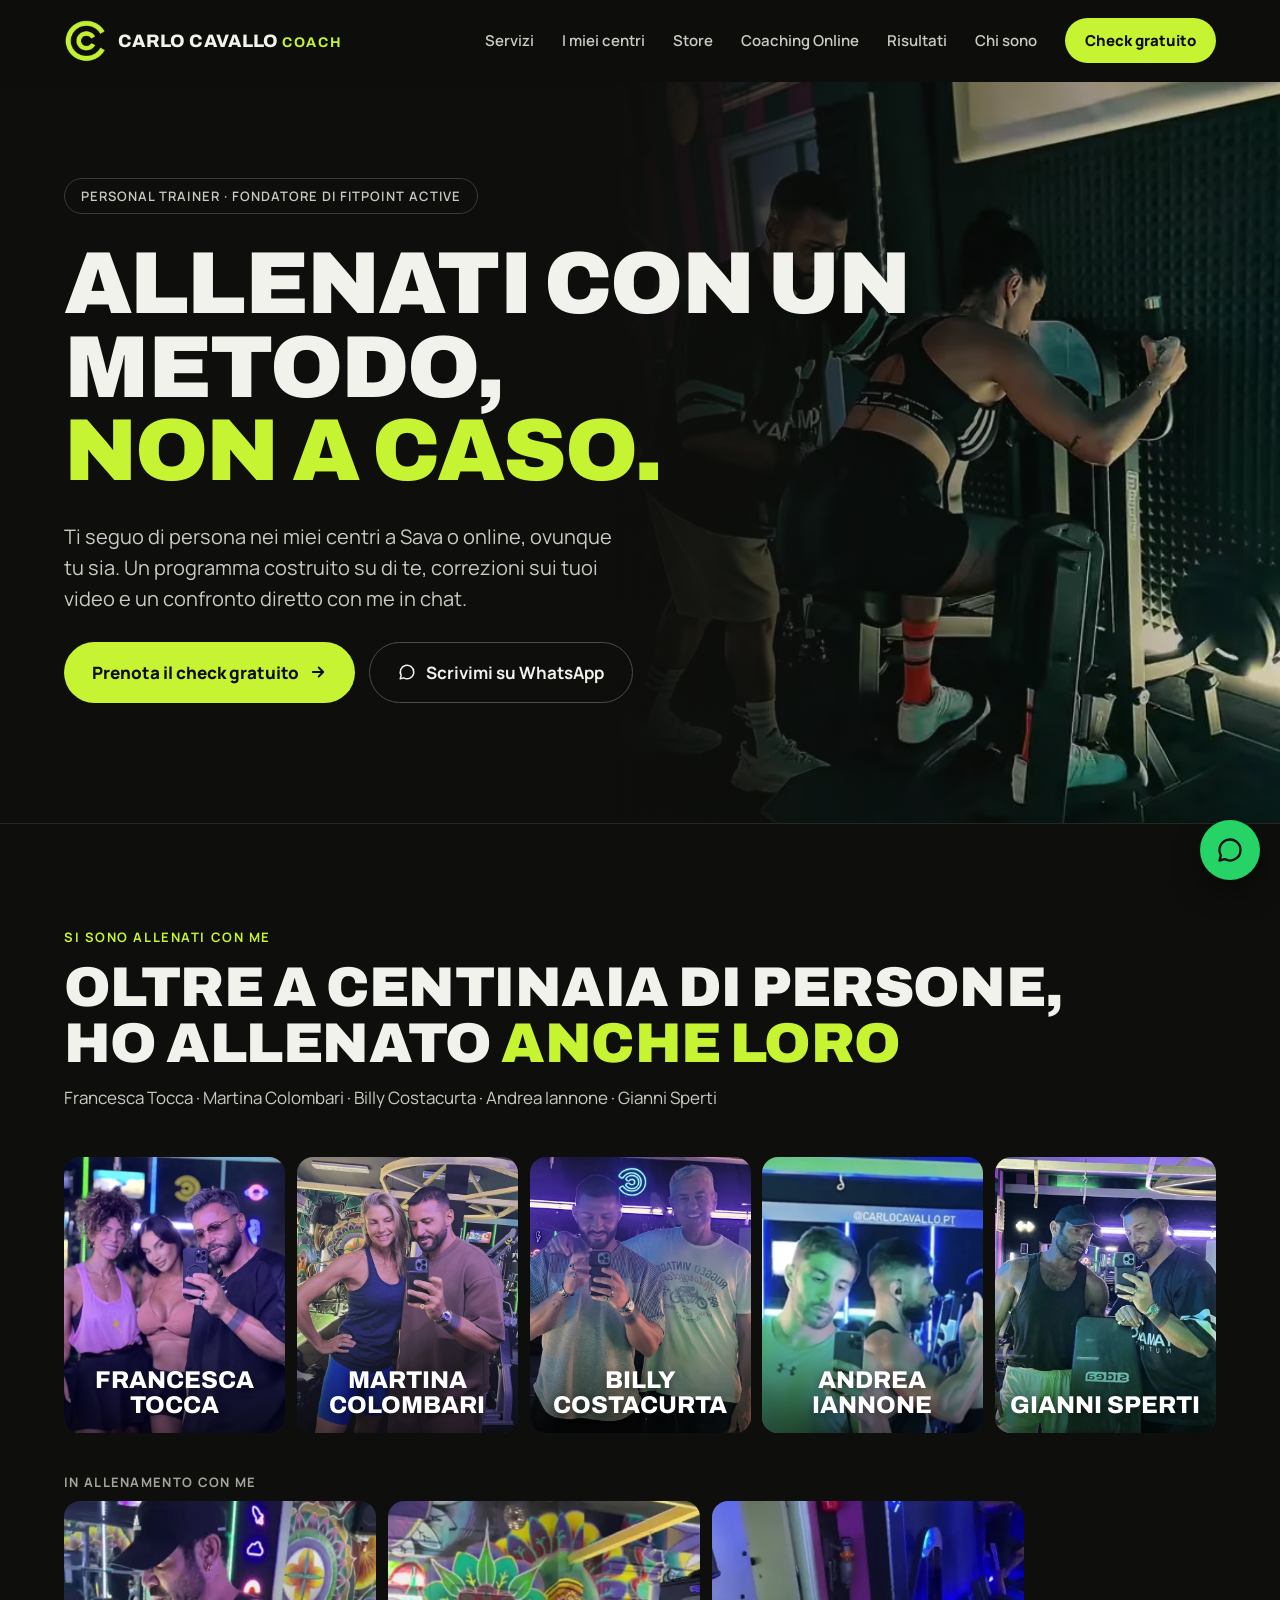
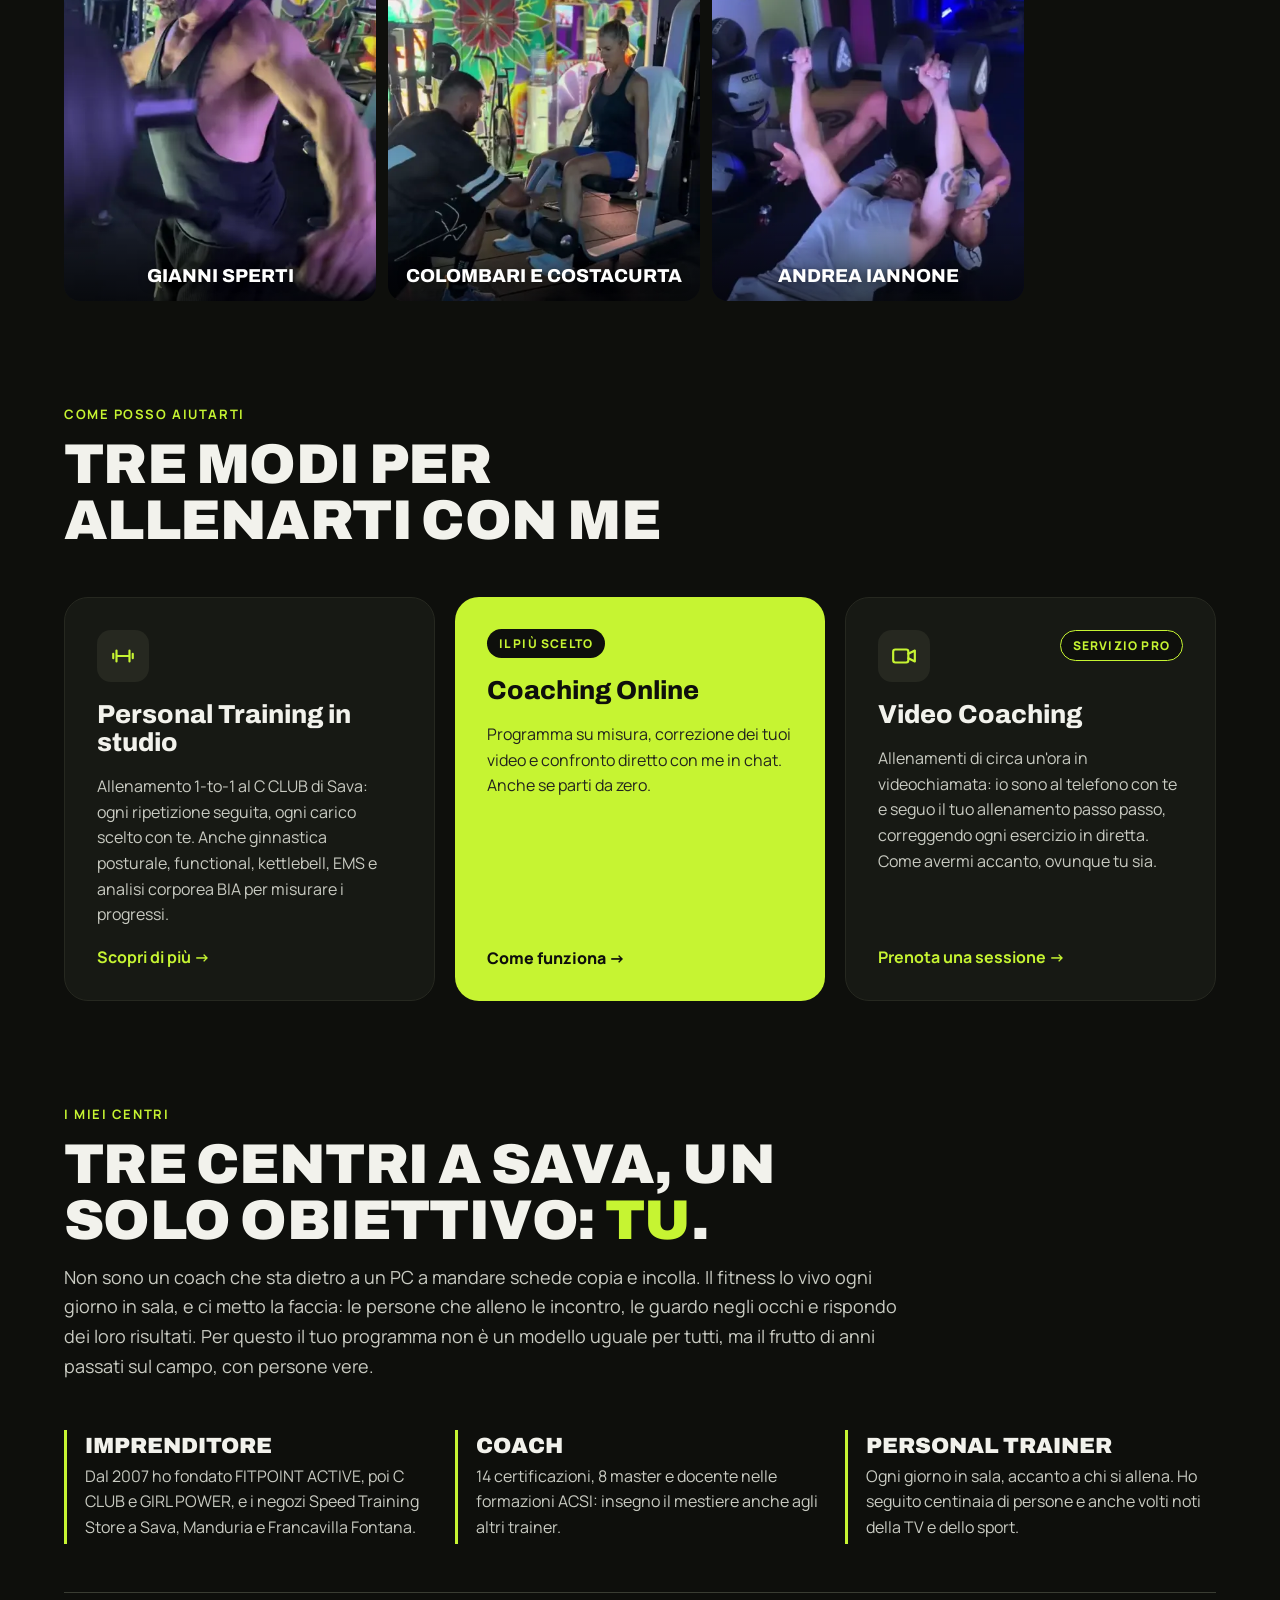
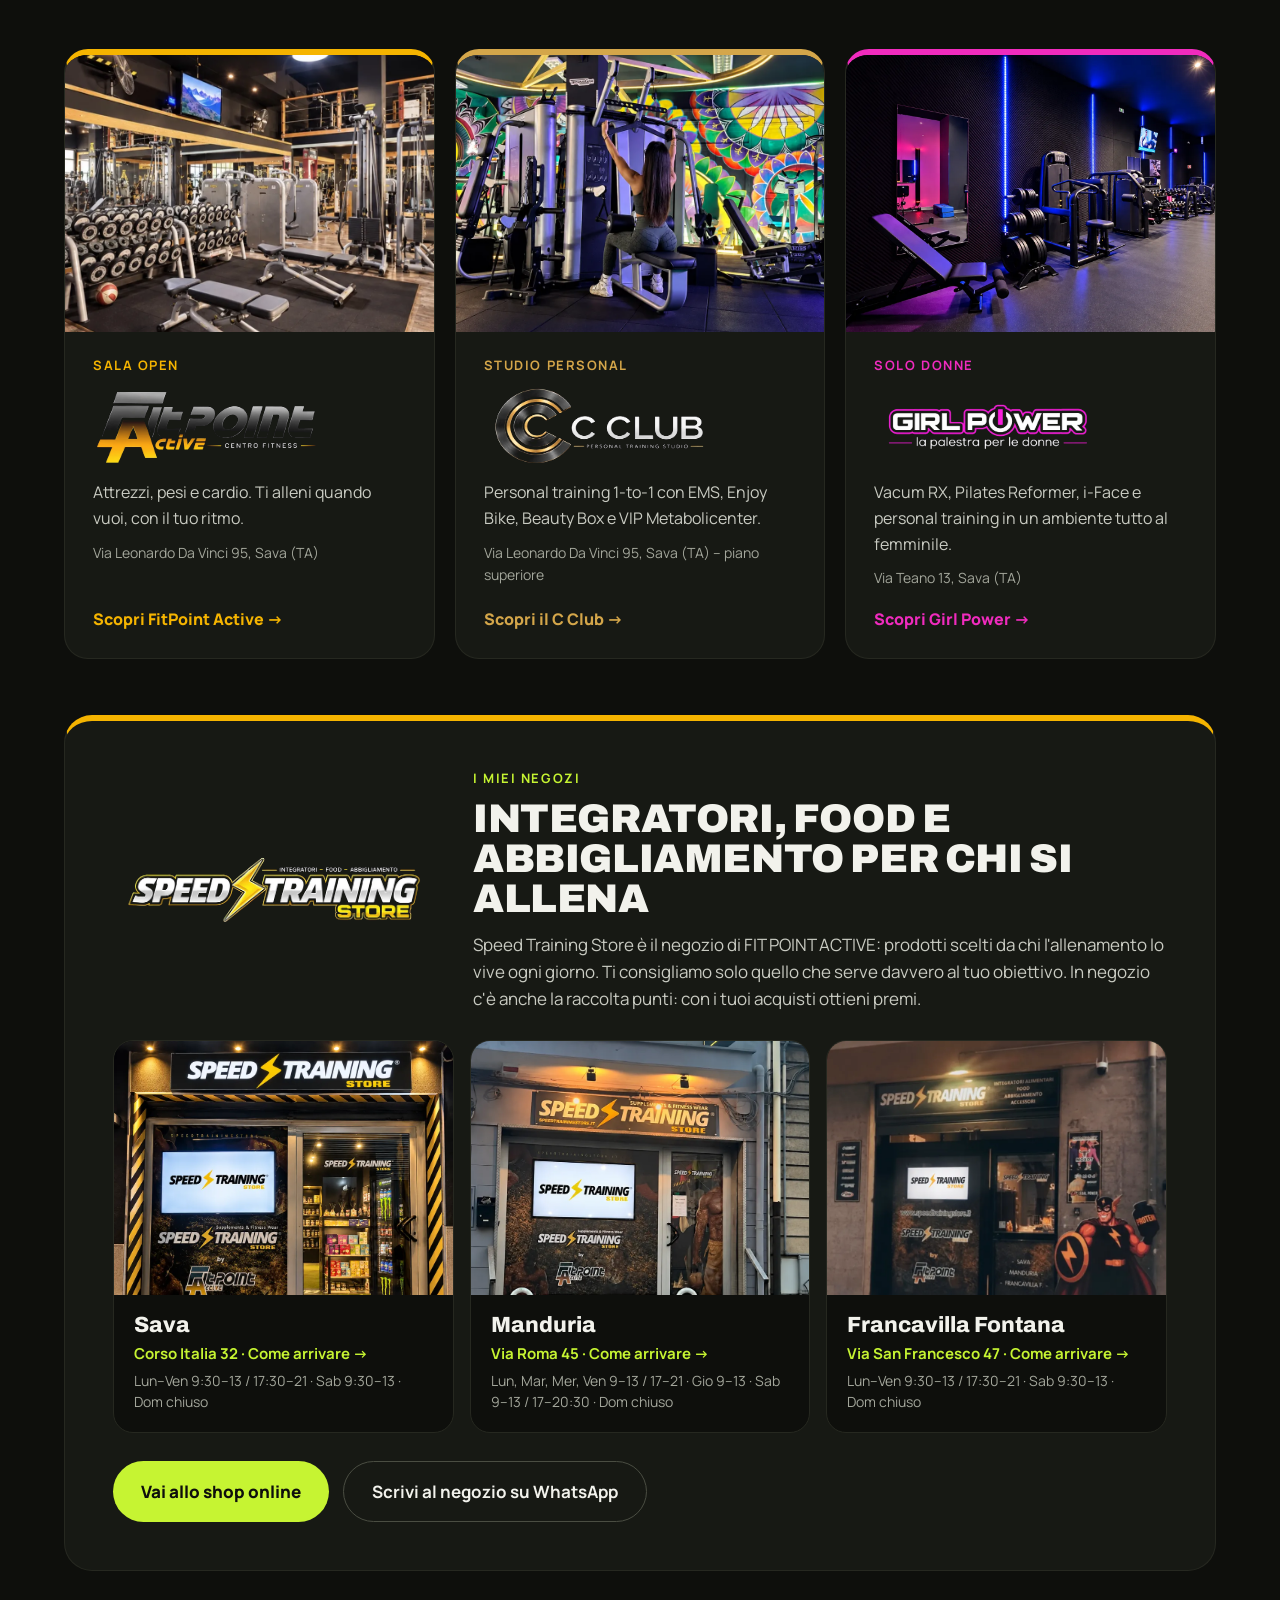
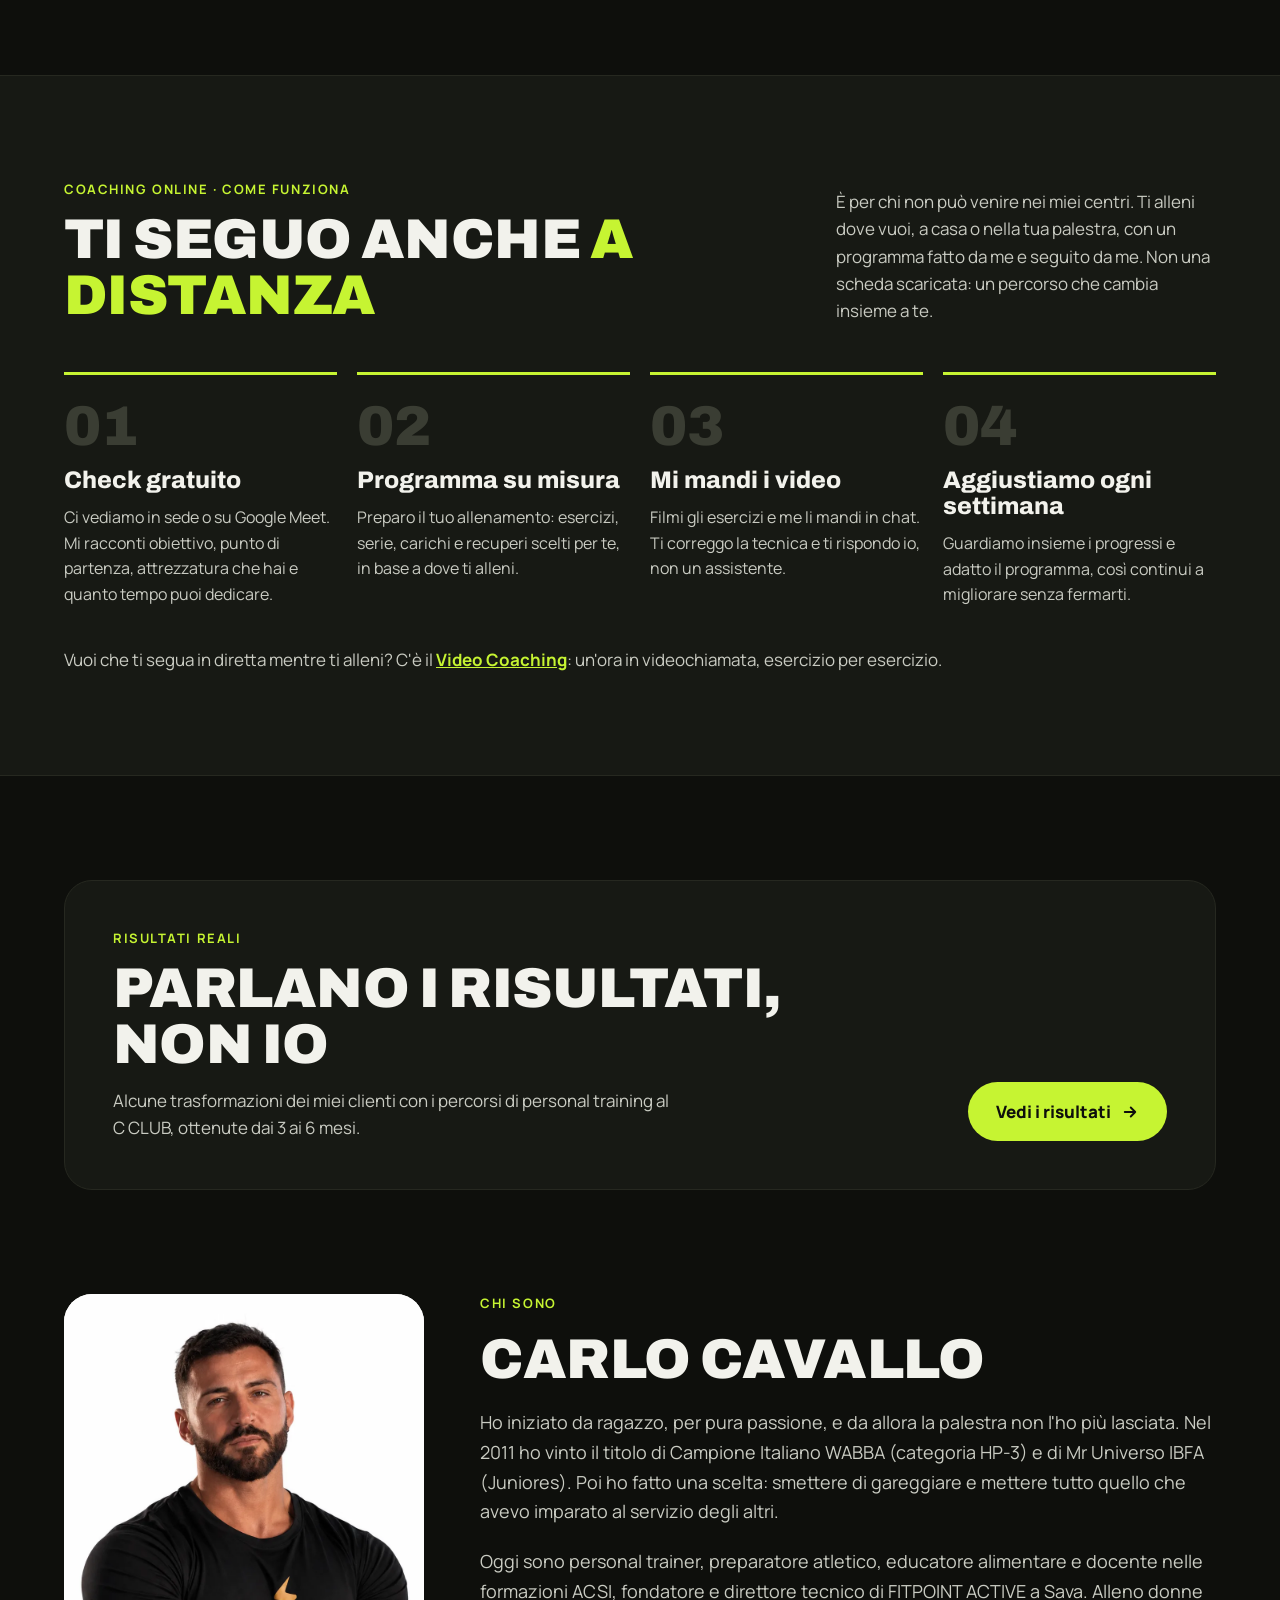
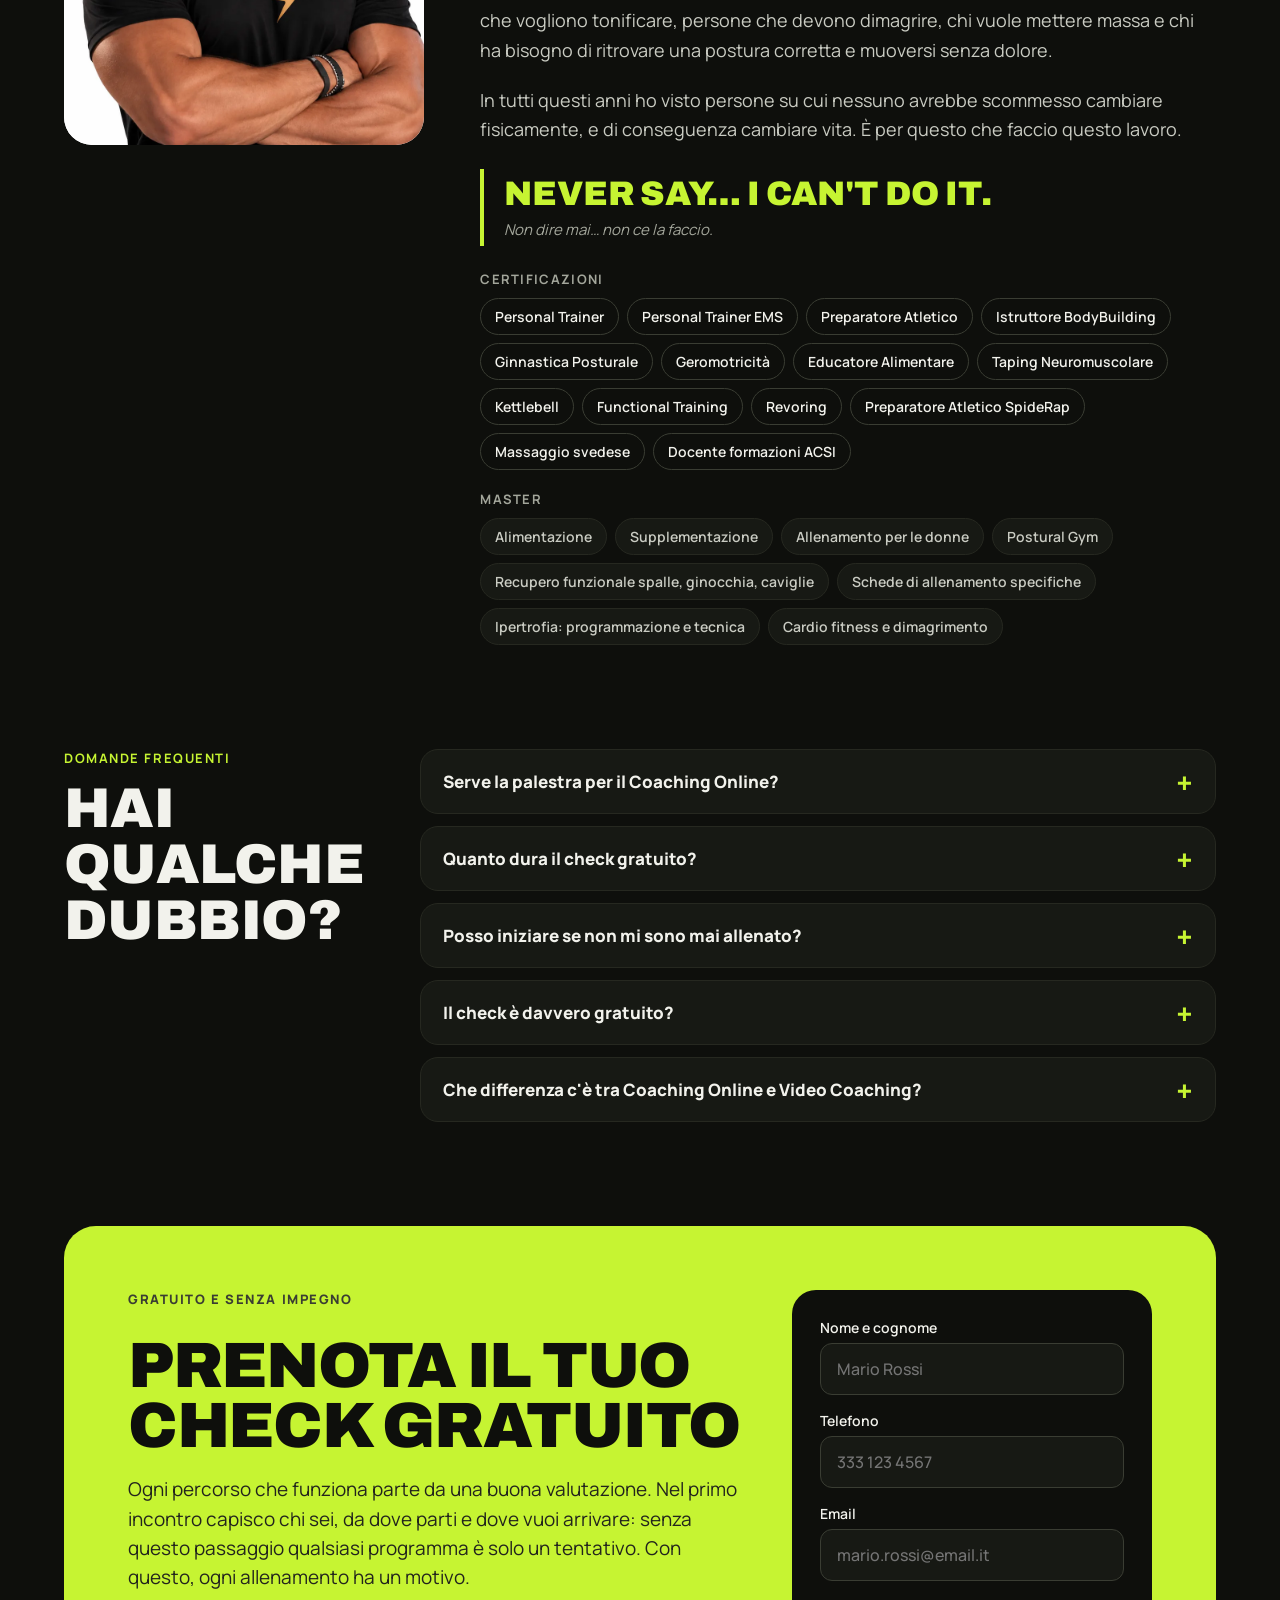
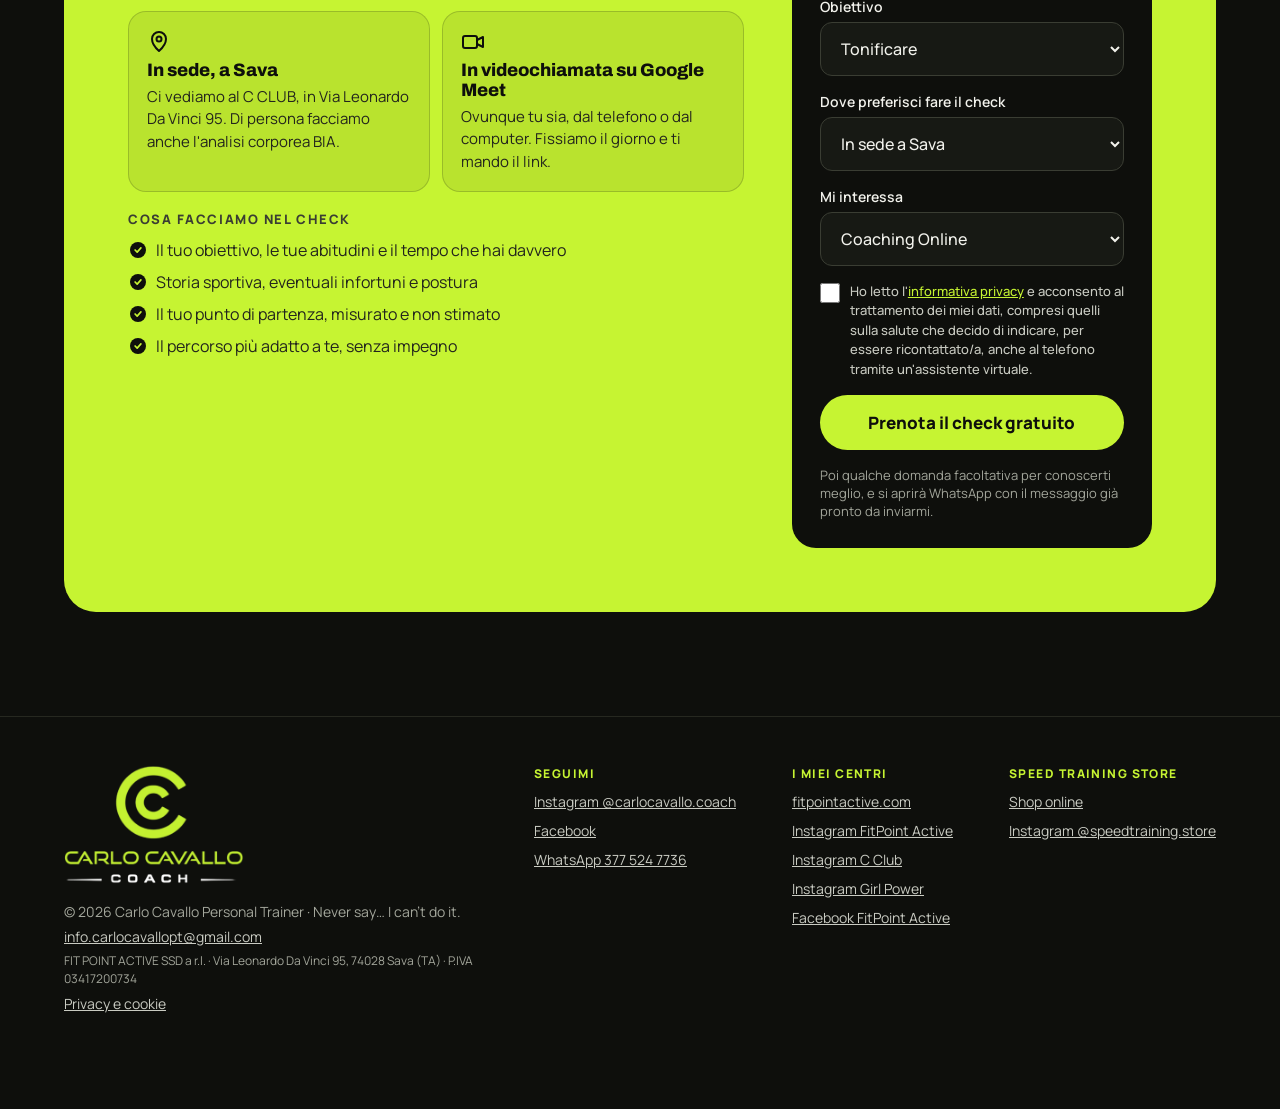
==== commit 20348418: "Sezione VIP: aggiunge il video di Andrea Iannone, senza il tag Instagram Co-Authored-By: Claude Opus" ====
--- a/index.html
+++ b/index.html
@@ -89,7 +89,7 @@
 .vip{margin:0;position:relative;border-radius:16px;overflow:hidden;background:var(--surface-2);container-type:inline-size}
 .vip img{width:100%;height:auto;aspect-ratio:4/5;object-fit:cover;object-position:top}
 .vip-video{margin-top:40px}
-.vip-video-griglia{display:grid;grid-template-columns:repeat(2,minmax(0,1fr));gap:12px;max-width:720px}
+.vip-video-griglia{display:grid;grid-template-columns:repeat(3,minmax(0,1fr));gap:12px;max-width:960px}
 .vip video{display:block;width:100%;height:auto;aspect-ratio:480/616;object-fit:cover;background:var(--surface-2)}
 .vip-video .vip figcaption{font-size:clamp(16px,6cqw,30px)}
 .vip figcaption{position:absolute;left:0;right:0;bottom:0;padding:48px 10px 16px;text-align:center;font-family:'Archivo',sans-serif;font-weight:800;font-size:clamp(20px,1.8vw,26px);font-size:clamp(20px,11cqw,40px);line-height:1;text-transform:uppercase;color:#fff;background:linear-gradient(to top,rgba(0,0,0,.6),rgba(0,0,0,0));text-shadow:0 2px 8px rgba(0,0,0,.5)}
@@ -127,8 +127,9 @@
 .scorri{display:none;margin:12px 0 0;color:var(--muted);font-size:13px}
 @media (max-width:700px){
   .block{padding:72px 0}
-  .vip-row,.negozi{display:flex;overflow-x:auto;scroll-snap-type:x mandatory;-webkit-overflow-scrolling:touch;margin:0 -24px;padding:0 24px 8px;scroll-padding:0 24px;scrollbar-width:none}
-  .vip-row::-webkit-scrollbar,.negozi::-webkit-scrollbar{display:none}
+  .vip-row,.negozi,.vip-video-griglia{display:flex;overflow-x:auto;scroll-snap-type:x mandatory;-webkit-overflow-scrolling:touch;margin:0 -24px;padding:0 24px 8px;scroll-padding:0 24px;scrollbar-width:none}
+  .vip-row::-webkit-scrollbar,.negozi::-webkit-scrollbar,.vip-video-griglia::-webkit-scrollbar{display:none}
+  .vip-video .vip{flex:0 0 62%}
   .vip{flex:0 0 72%;scroll-snap-align:start}
   .negozio{flex:0 0 82%;scroll-snap-align:start}
   .scorri{display:block}
@@ -323,6 +324,7 @@
       <div class="vip-video-griglia">
         <figure class="vip"><video data-auto muted loop playsinline preload="none" poster="/img/video-sperti.webp" width="480" height="616" aria-label="Gianni Sperti si allena con Carlo Cavallo"><source src="/img/video-sperti.mp4" type="video/mp4"></video><figcaption>Gianni Sperti</figcaption></figure>
         <figure class="vip"><video data-auto muted loop playsinline preload="none" poster="/img/video-colombari.webp" width="480" height="616" aria-label="Martina Colombari e Billy Costacurta in allenamento con Carlo Cavallo"><source src="/img/video-colombari.mp4" type="video/mp4"></video><figcaption>Colombari e Costacurta</figcaption></figure>
+        <figure class="vip"><video data-auto muted loop playsinline preload="none" poster="/img/video-iannone.webp" width="480" height="616" aria-label="Andrea Iannone si allena con Carlo Cavallo"><source src="/img/video-iannone.mp4" type="video/mp4"></video><figcaption>Andrea Iannone</figcaption></figure>
       </div>
     </div>
   </div>
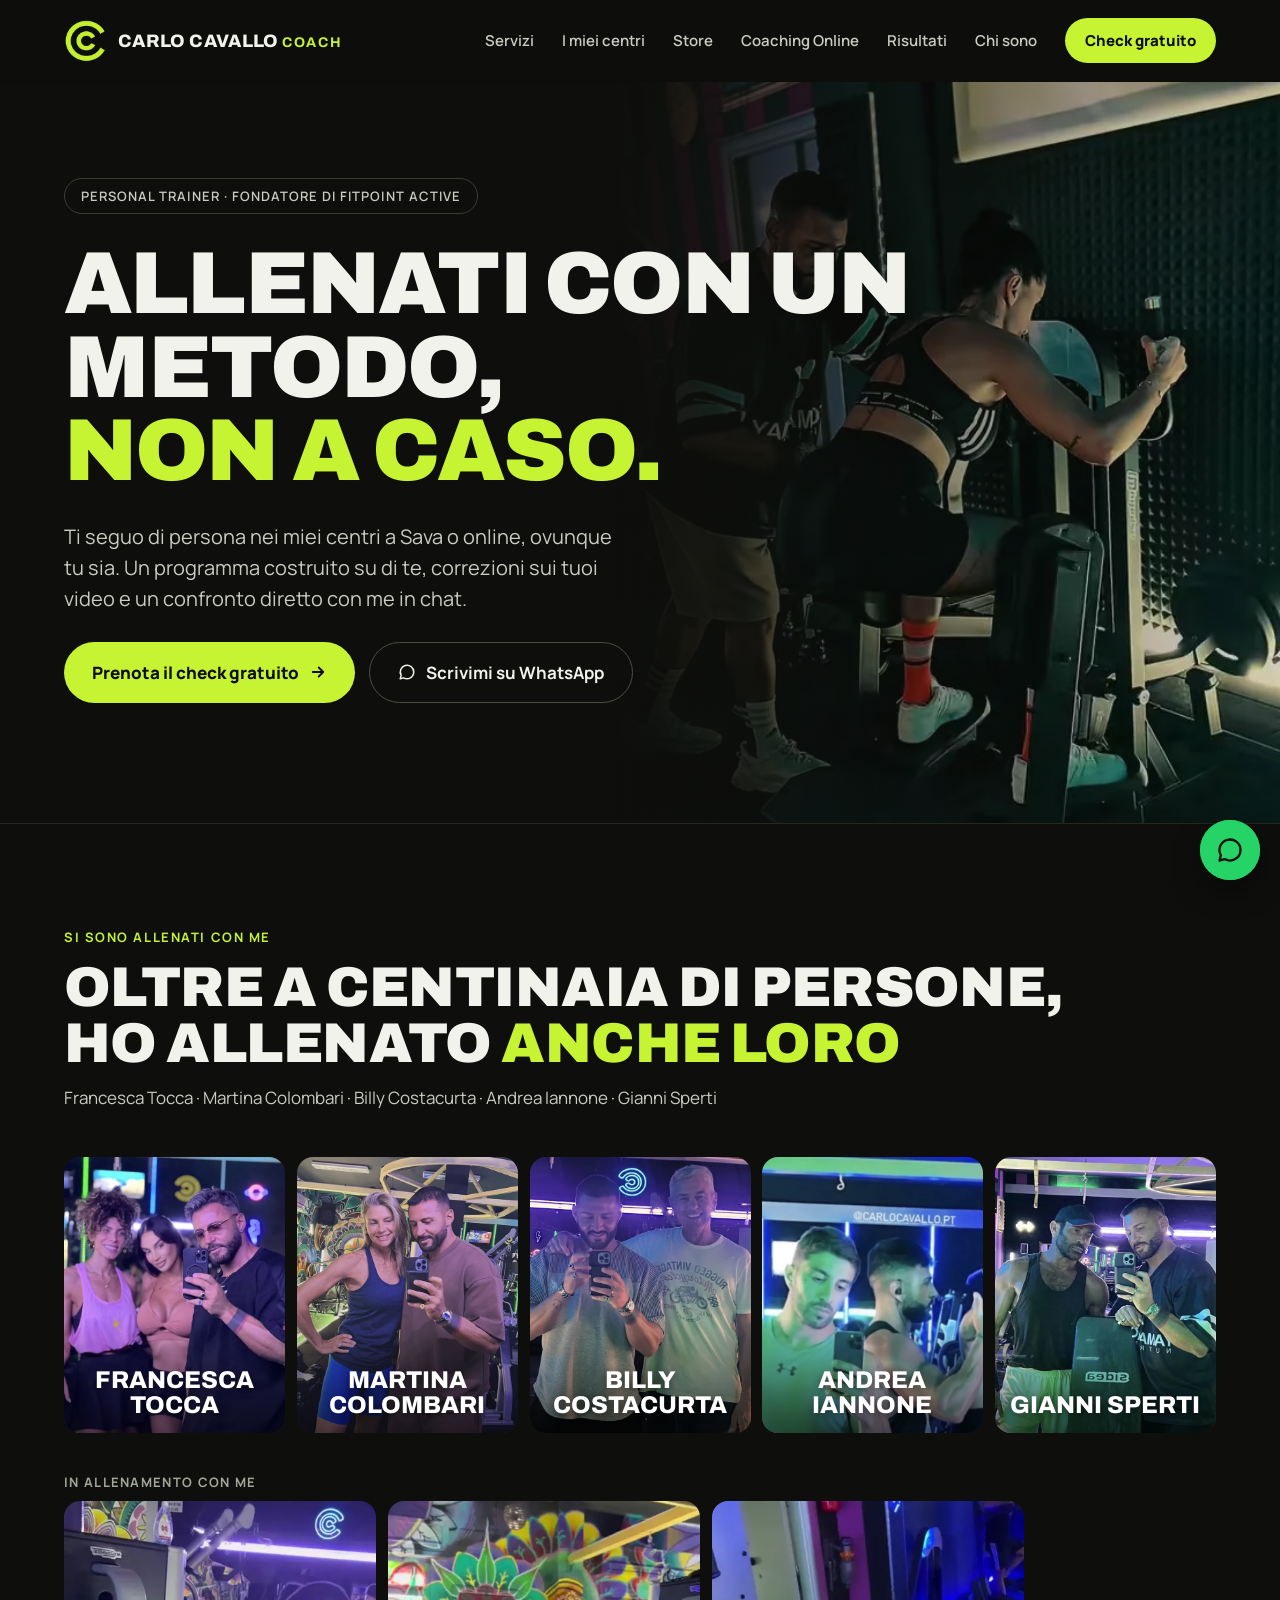
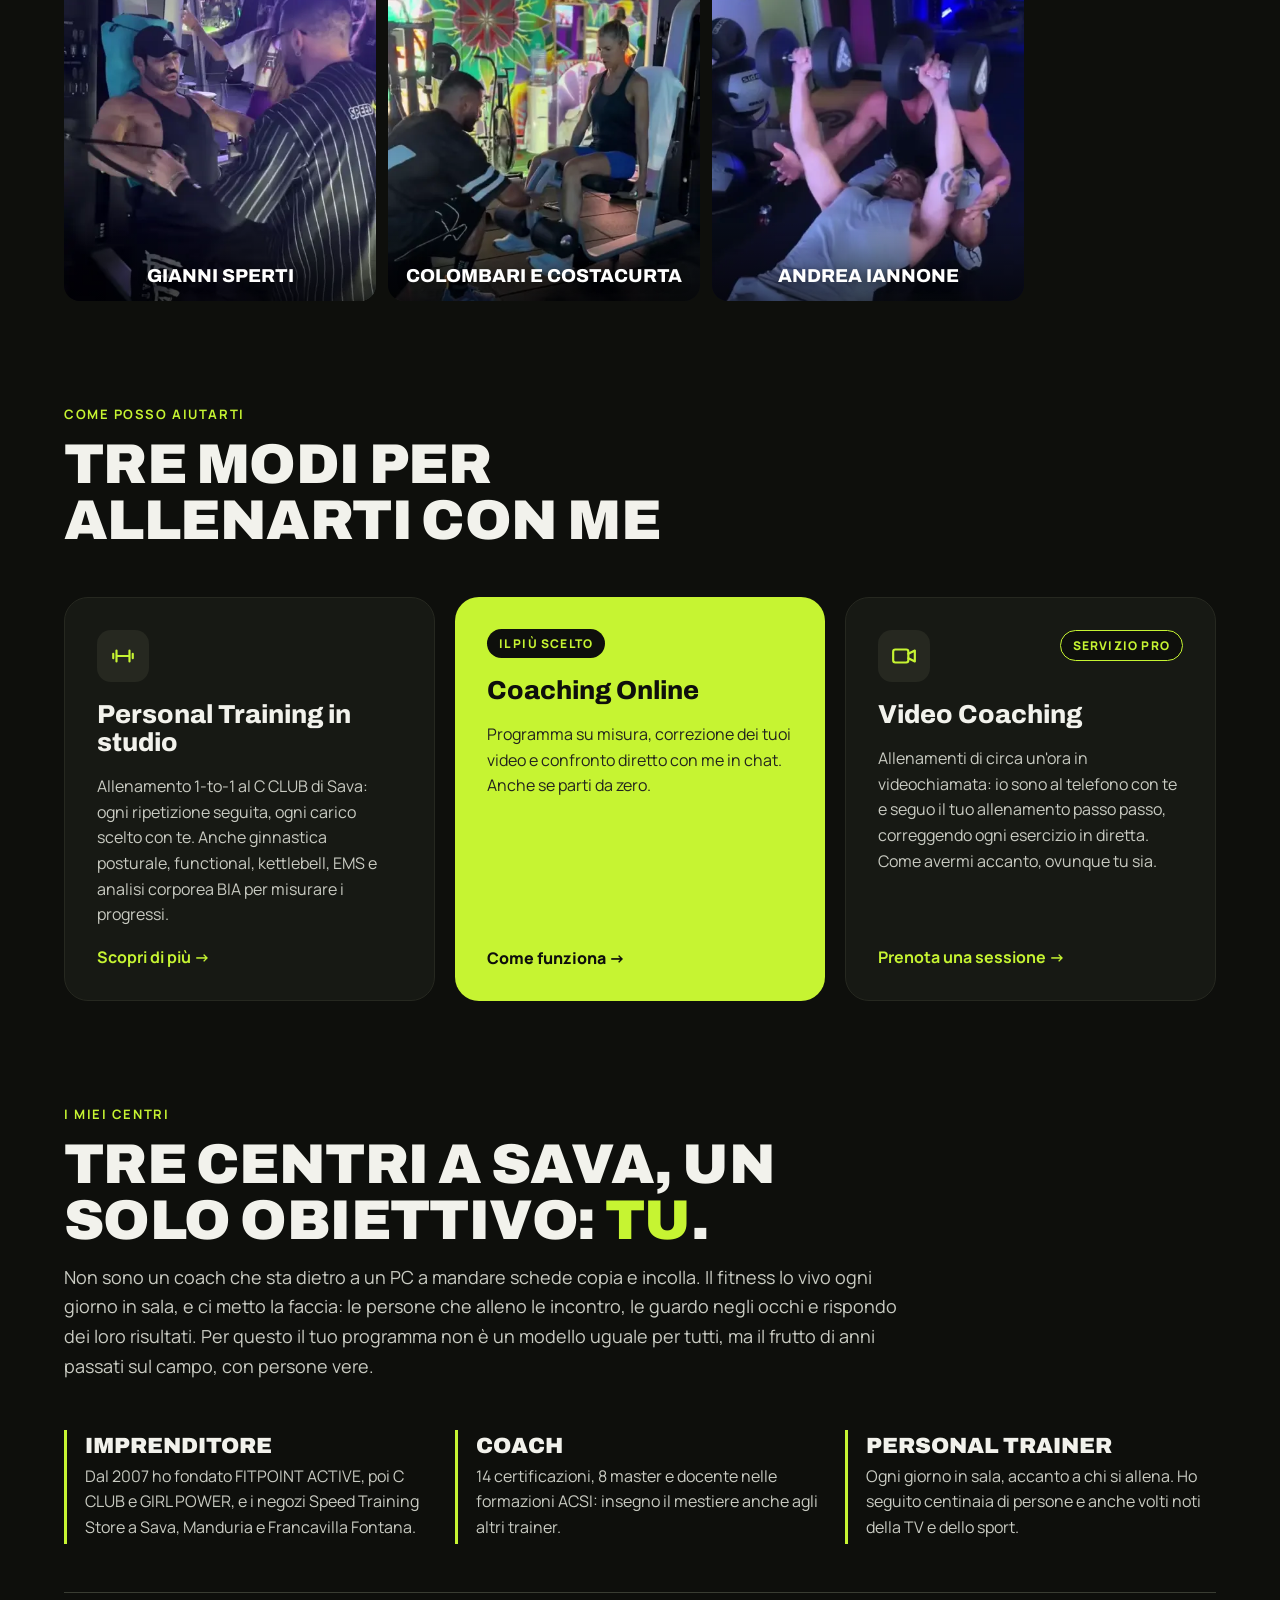
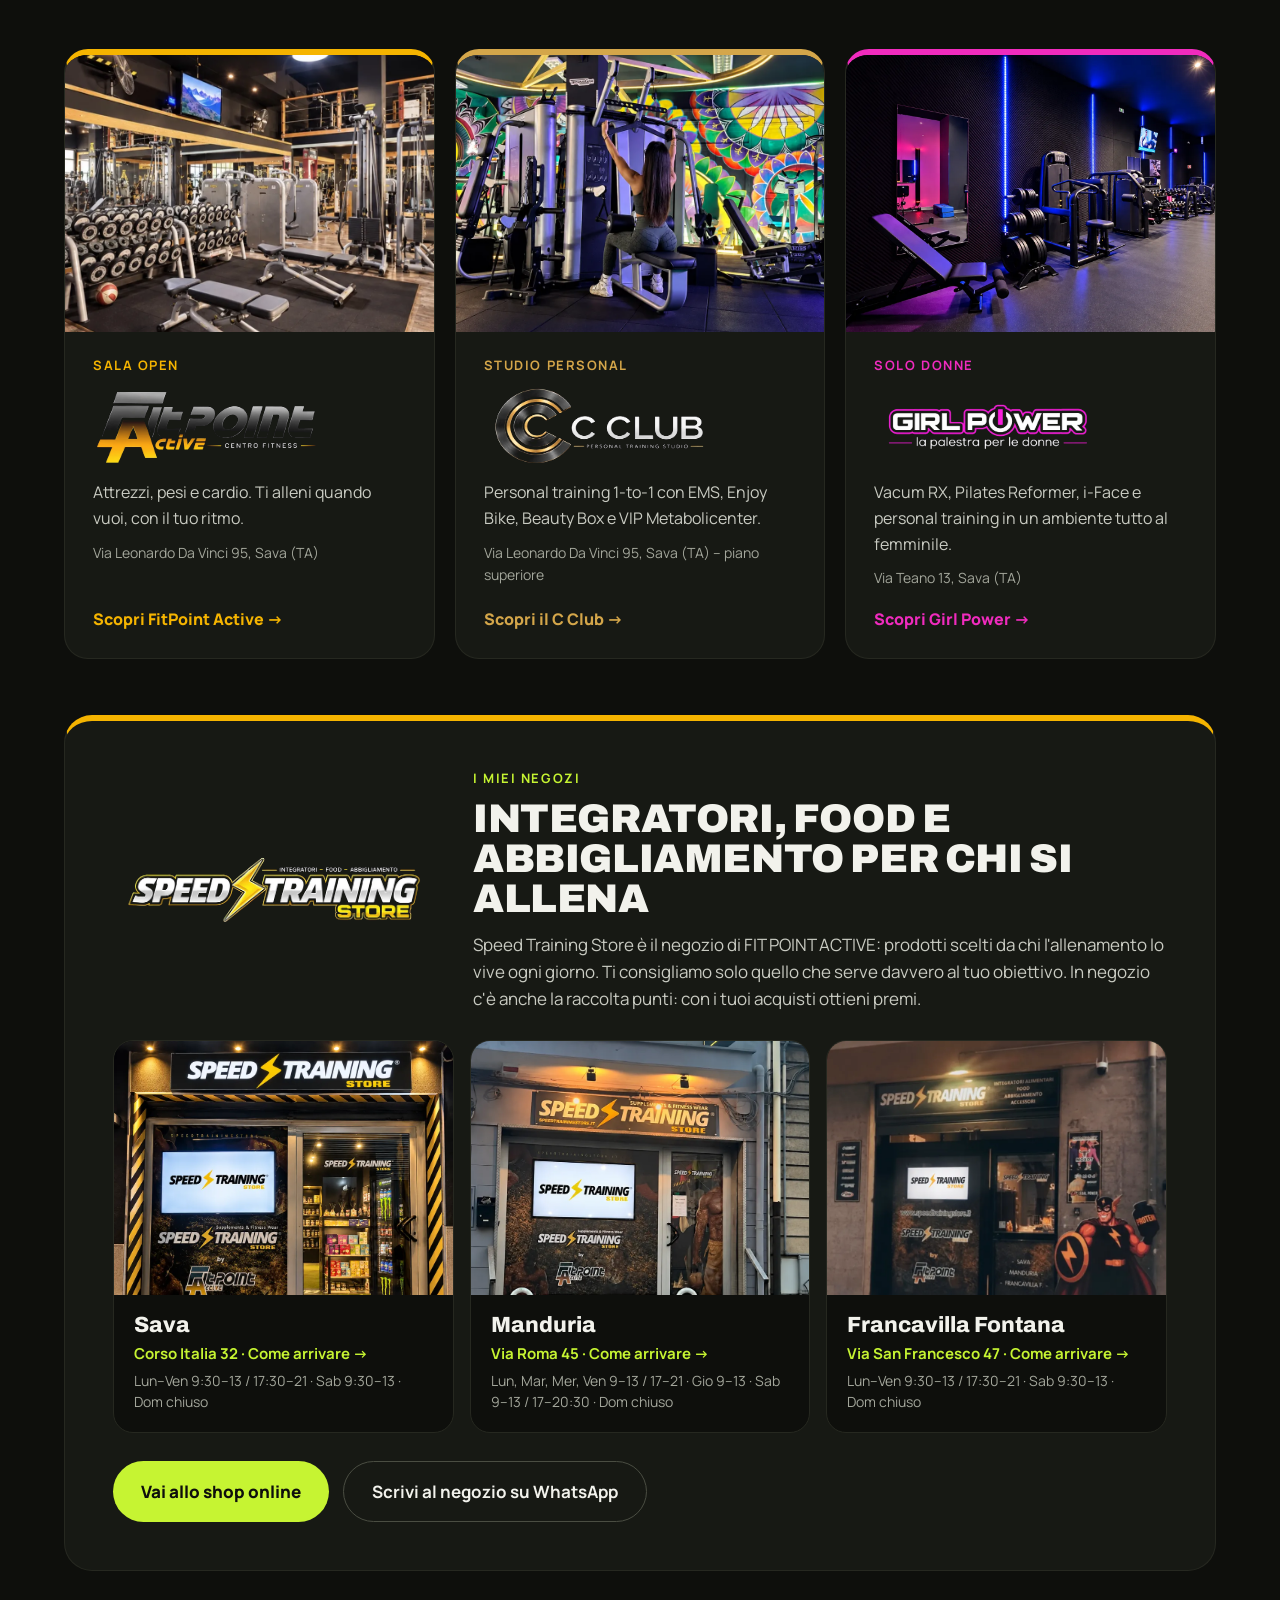
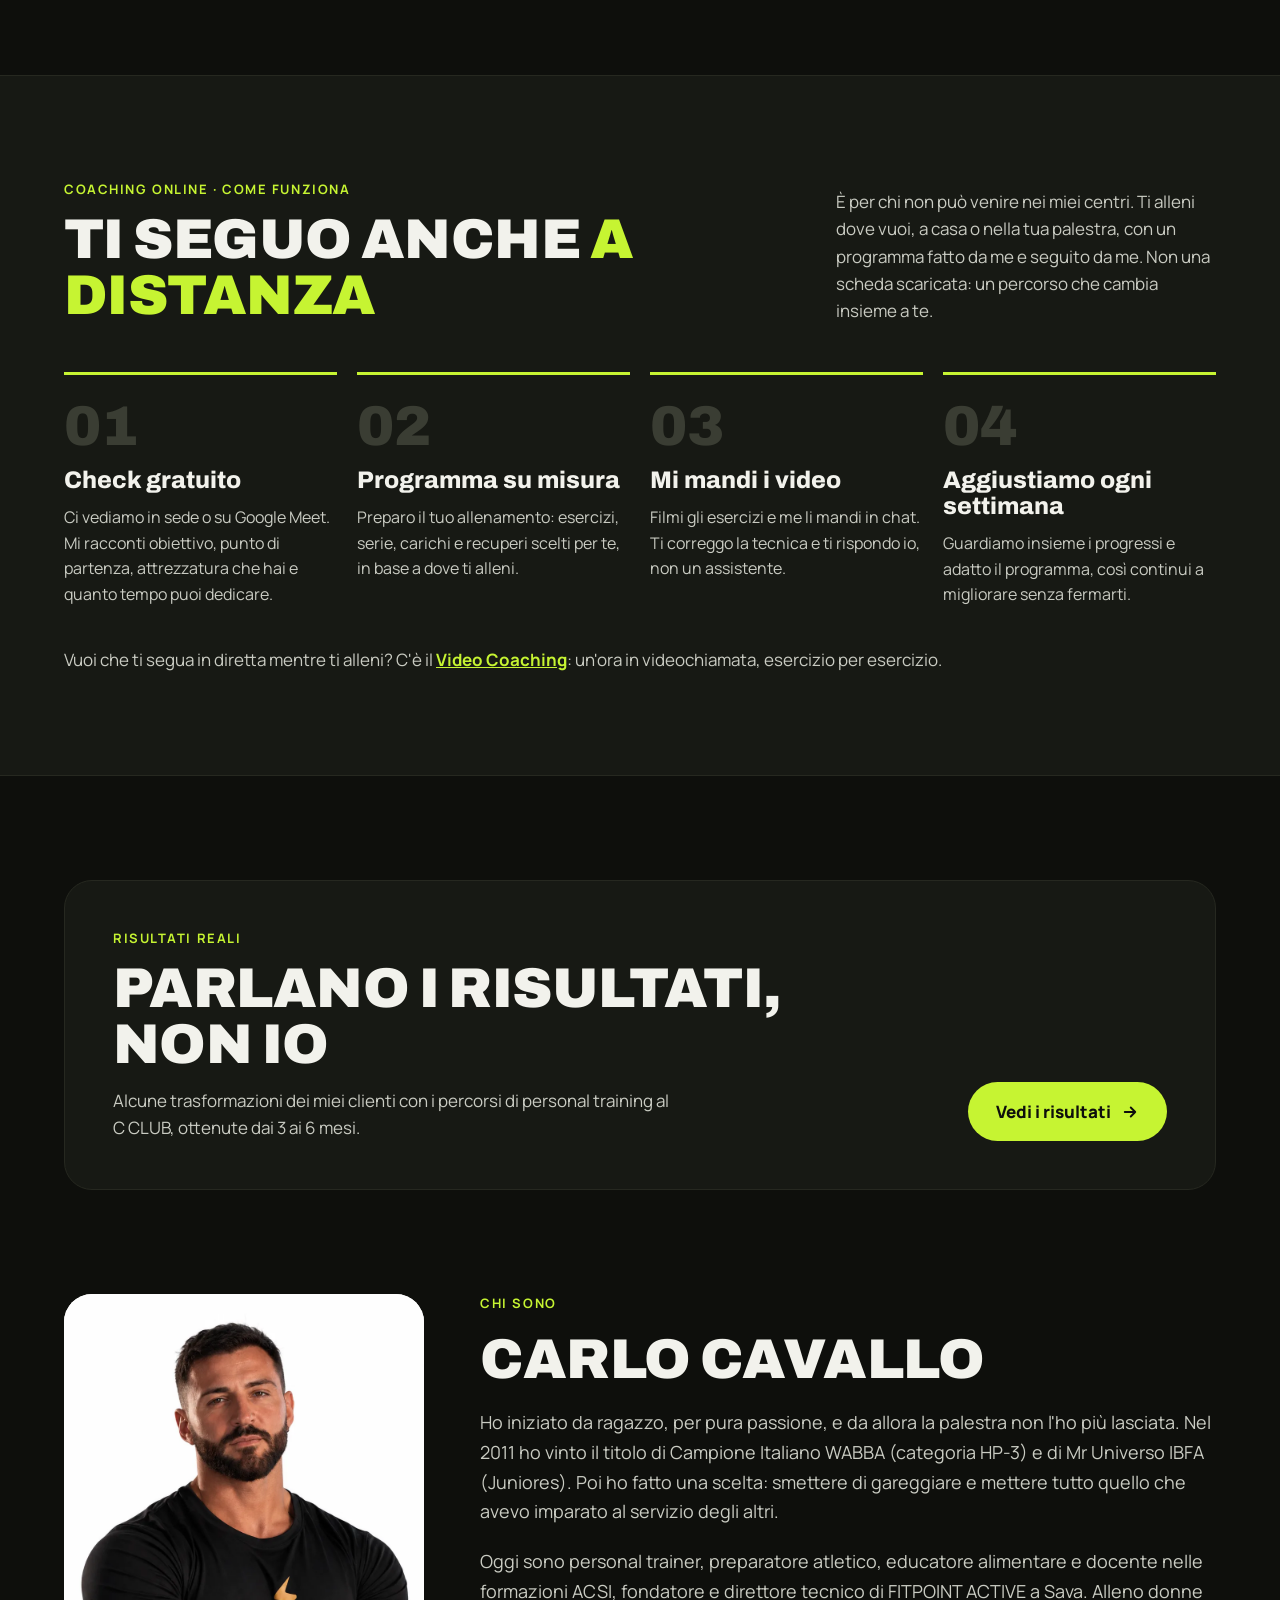
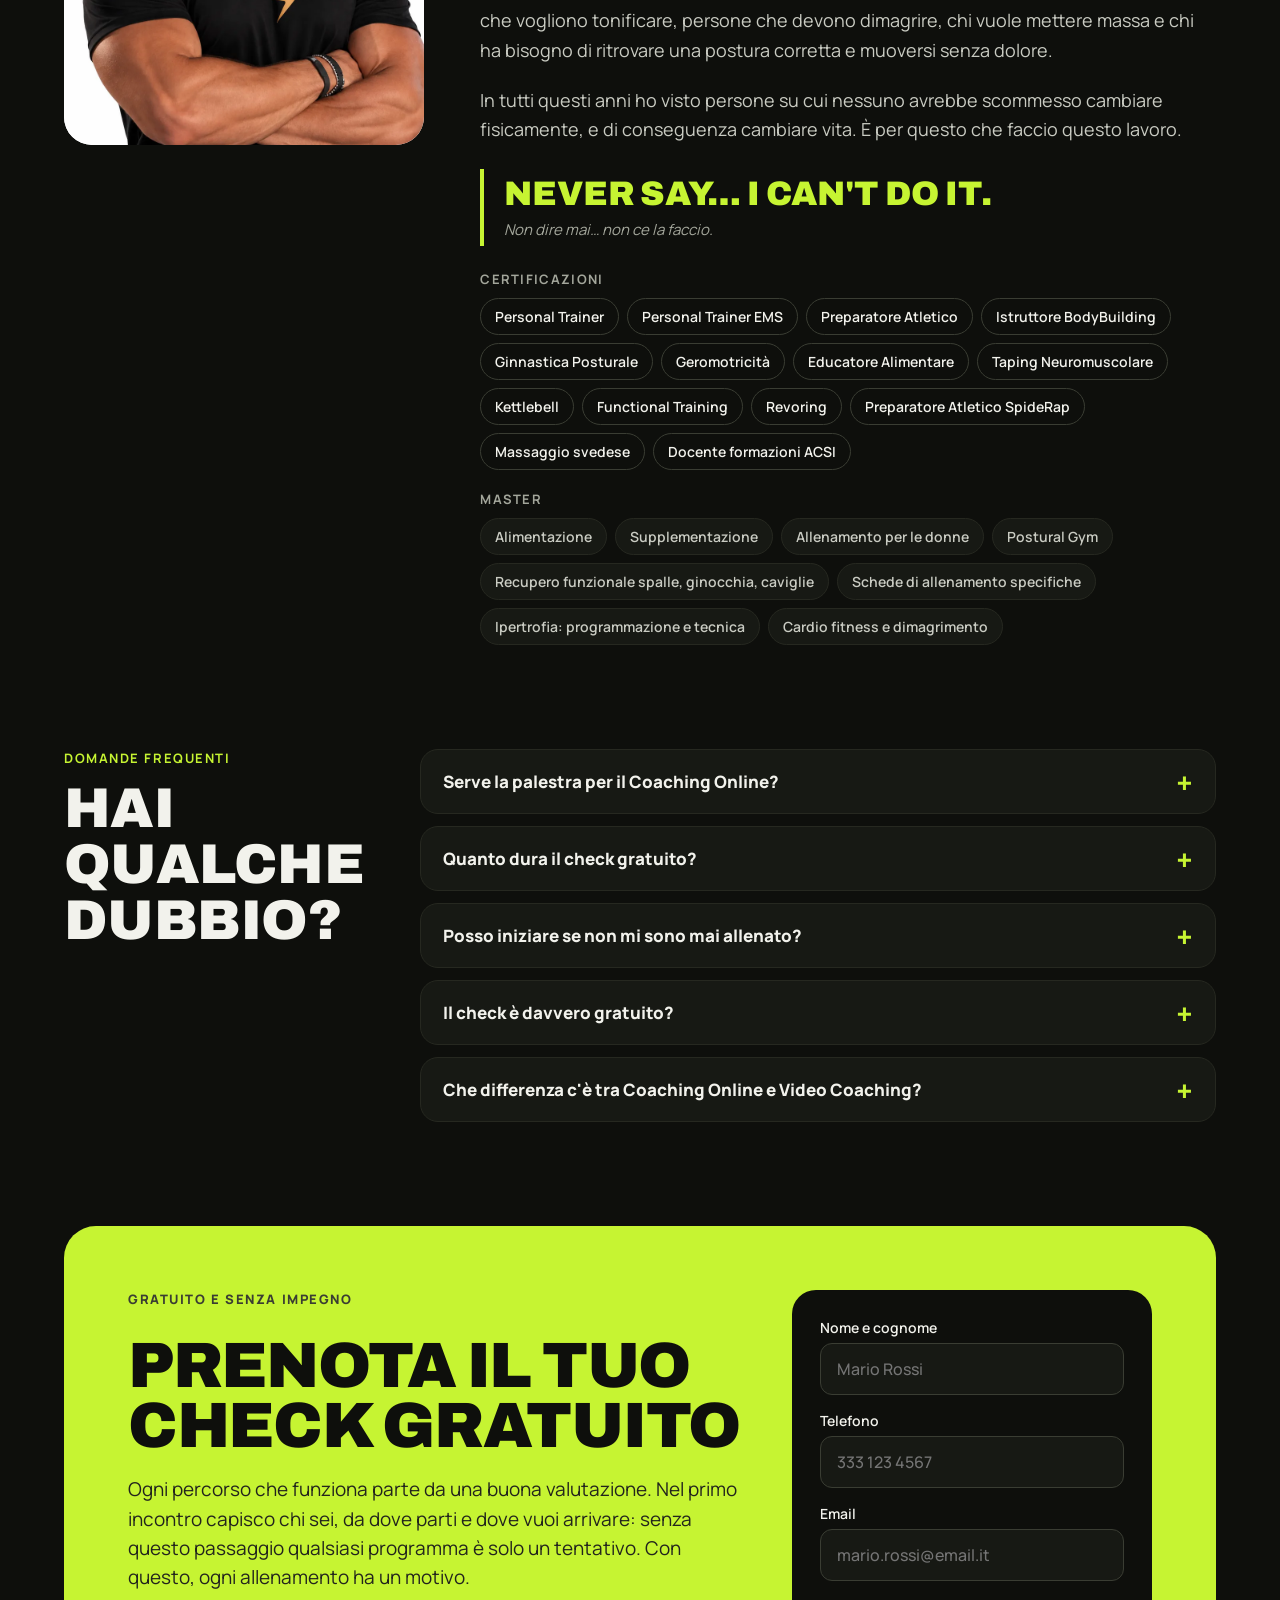
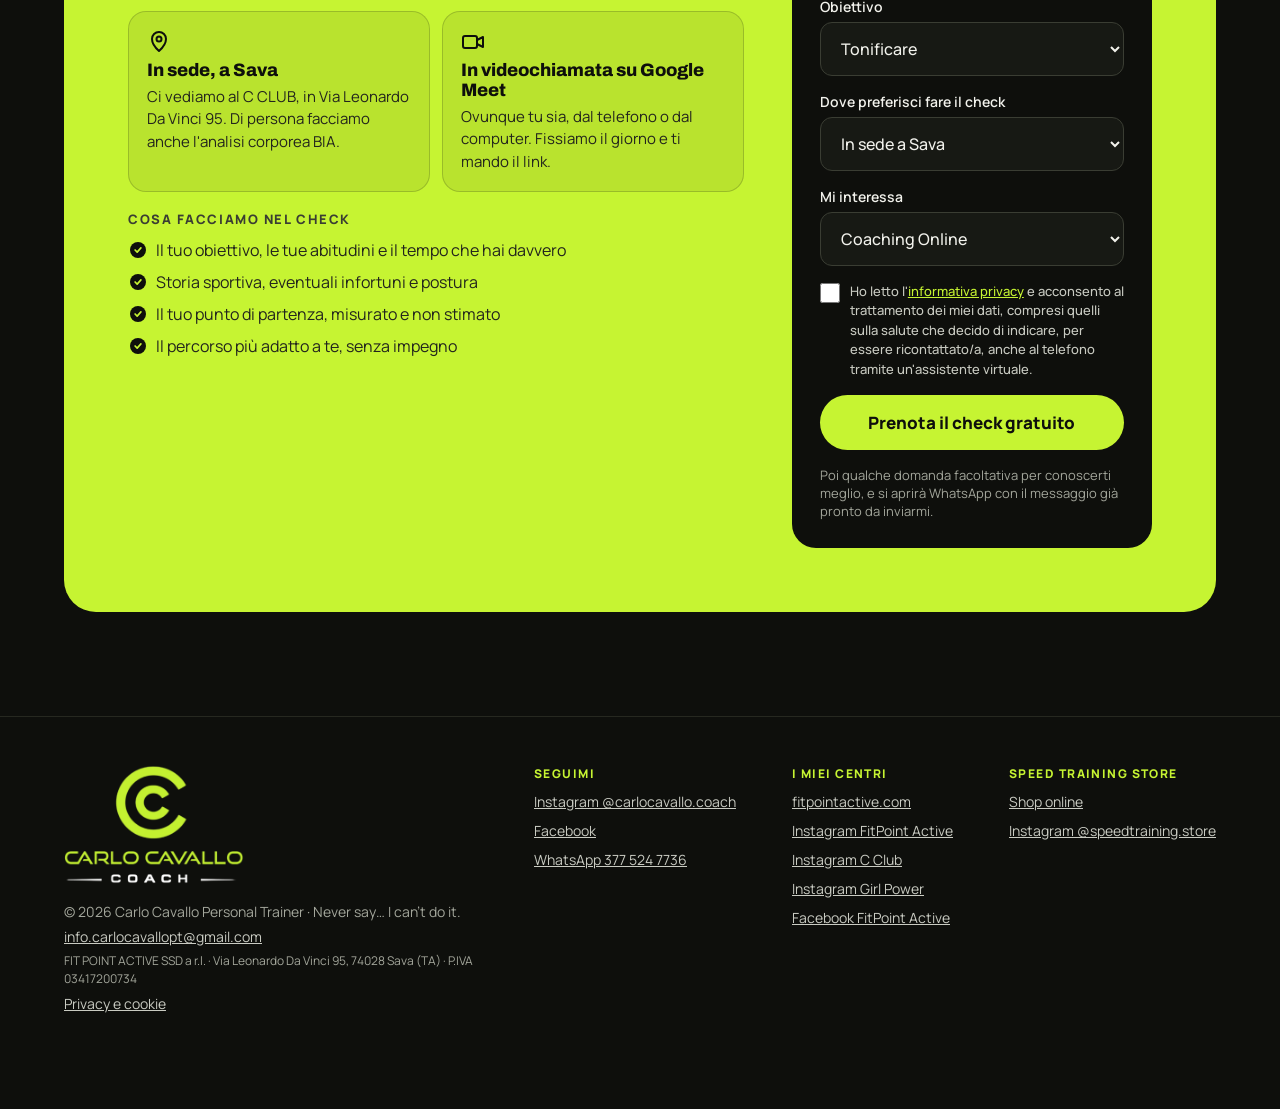
==== commit 78be357e: "Effetti sui pulsanti: alone, striscia di luce, frecce che scivolano, WhatsApp che pulsa Co-Authored-" ====
--- a/index.html
+++ b/index.html
@@ -259,6 +259,32 @@
 footer a{color:var(--soft)}
 
 .wa{position:fixed;right:20px;bottom:20px;width:60px;height:60px;border-radius:999px;background:#25D366;color:#0E0F0C;display:flex;align-items:center;justify-content:center;box-shadow:0 12px 28px rgba(0,0,0,.4);z-index:30}
+/* effetti sui pulsanti */
+.btn,form button{transition:transform .2s cubic-bezier(.2,.8,.2,1),box-shadow .25s ease,background-color .25s ease,border-color .25s ease,color .25s ease}
+.btn-accent,form button[type="submit"]{position:relative;overflow:hidden;isolation:isolate}
+.btn-accent::after,form button[type="submit"]::after{content:"";position:absolute;top:0;bottom:0;left:-60%;width:40%;background:linear-gradient(100deg,transparent,rgba(255,255,255,.55),transparent);transform:skewX(-20deg);z-index:-1;pointer-events:none;transition:left .6s ease}
+.btn-accent:hover,form button[type="submit"]:hover{transform:translateY(-3px);box-shadow:0 12px 32px rgba(198,244,50,.35)}
+.btn-accent:hover::after,form button[type="submit"]:hover::after{left:130%}
+.btn:active,form button:active{transform:translateY(0) scale(.97);box-shadow:none}
+.btn svg{transition:transform .25s ease}
+.btn:hover svg{transform:translateX(4px)}
+.btn-ghost:hover{border-color:var(--accent);color:var(--accent);background:rgba(198,244,50,.06);transform:translateY(-3px)}
+.menu .btn:hover{box-shadow:0 8px 22px rgba(198,244,50,.3)}
+.card a,.centro .vai,.negozio a,.coaching-nota a{display:inline-block;transition:transform .25s ease,opacity .25s ease}
+.card a:hover,.negozio a:hover,.coaching-nota a:hover,.centro:hover .vai{transform:translateX(5px)}
+.btn:focus-visible,form button:focus-visible,.wa:focus-visible,.card a:focus-visible{outline:3px solid var(--accent);outline-offset:3px}
+.wa{transition:transform .2s ease}
+.wa:hover{transform:scale(1.08)}
+.wa::before{content:"";position:absolute;inset:0;border-radius:inherit;background:#25D366;z-index:-1;animation:alone 3s ease-out infinite}
+@keyframes alone{0%{transform:scale(1);opacity:.55}70%,100%{transform:scale(1.7);opacity:0}}
+form .link-btn{overflow:visible}
+form .link-btn::after{display:none}
+form .link-btn:hover{transform:none;box-shadow:none;color:var(--accent)}
+@media (prefers-reduced-motion:reduce){
+  .btn,form button,.btn svg,.card a,.centro .vai,.negozio a,.wa{transition:none!important}
+  .btn:hover,.btn:hover svg,form button:hover,.wa:hover,.card a:hover,.negozio a:hover,.centro:hover .vai{transform:none!important}
+  .btn-accent::after,form button[type="submit"]::after,.wa::before{display:none}
+}
 </style>
 <script type="application/ld+json">{"@context": "https://schema.org", "@type": "FAQPage", "mainEntity": [{"@type": "Question", "name": "Serve la palestra per il Coaching Online?", "acceptedAnswer": {"@type": "Answer", "text": "No. Puoi allenarti anche a casa: il programma lo preparo in base a dove ti alleni e all'attrezzatura che hai. Se invece vai in palestra, lo costruisco su quella."}}, {"@type": "Question", "name": "Quanto dura il check gratuito?", "acceptedAnswer": {"@type": "Answer", "text": "Circa 30 minuti. Puoi farlo in sede a Sava, al C CLUB, oppure in videochiamata su Google Meet, ovunque tu sia."}}, {"@type": "Question", "name": "Posso iniziare se non mi sono mai allenato?", "acceptedAnswer": {"@type": "Answer", "text": "Certo. Si parte dalle basi e dalla tecnica, con carichi adatti a te. Al check capisco il tuo punto di partenza e costruiamo il percorso da lì."}}, {"@type": "Question", "name": "Il check è davvero gratuito?", "acceptedAnswer": {"@type": "Answer", "text": "Sì, è gratuito e senza impegno. Serve a conoscerci, capire il tuo obiettivo e scegliere insieme il percorso più adatto."}}, {"@type": "Question", "name": "Che differenza c'è tra Coaching Online e Video Coaching?", "acceptedAnswer": {"@type": "Answer", "text": "Con il Coaching Online ti alleni quando vuoi con il programma che ti preparo: mi mandi i video e ti correggo in chat. Con il Video Coaching ci colleghiamo in videochiamata per circa un'ora e ti seguo in diretta, esercizio per esercizio."}}]}</script>
 </head>
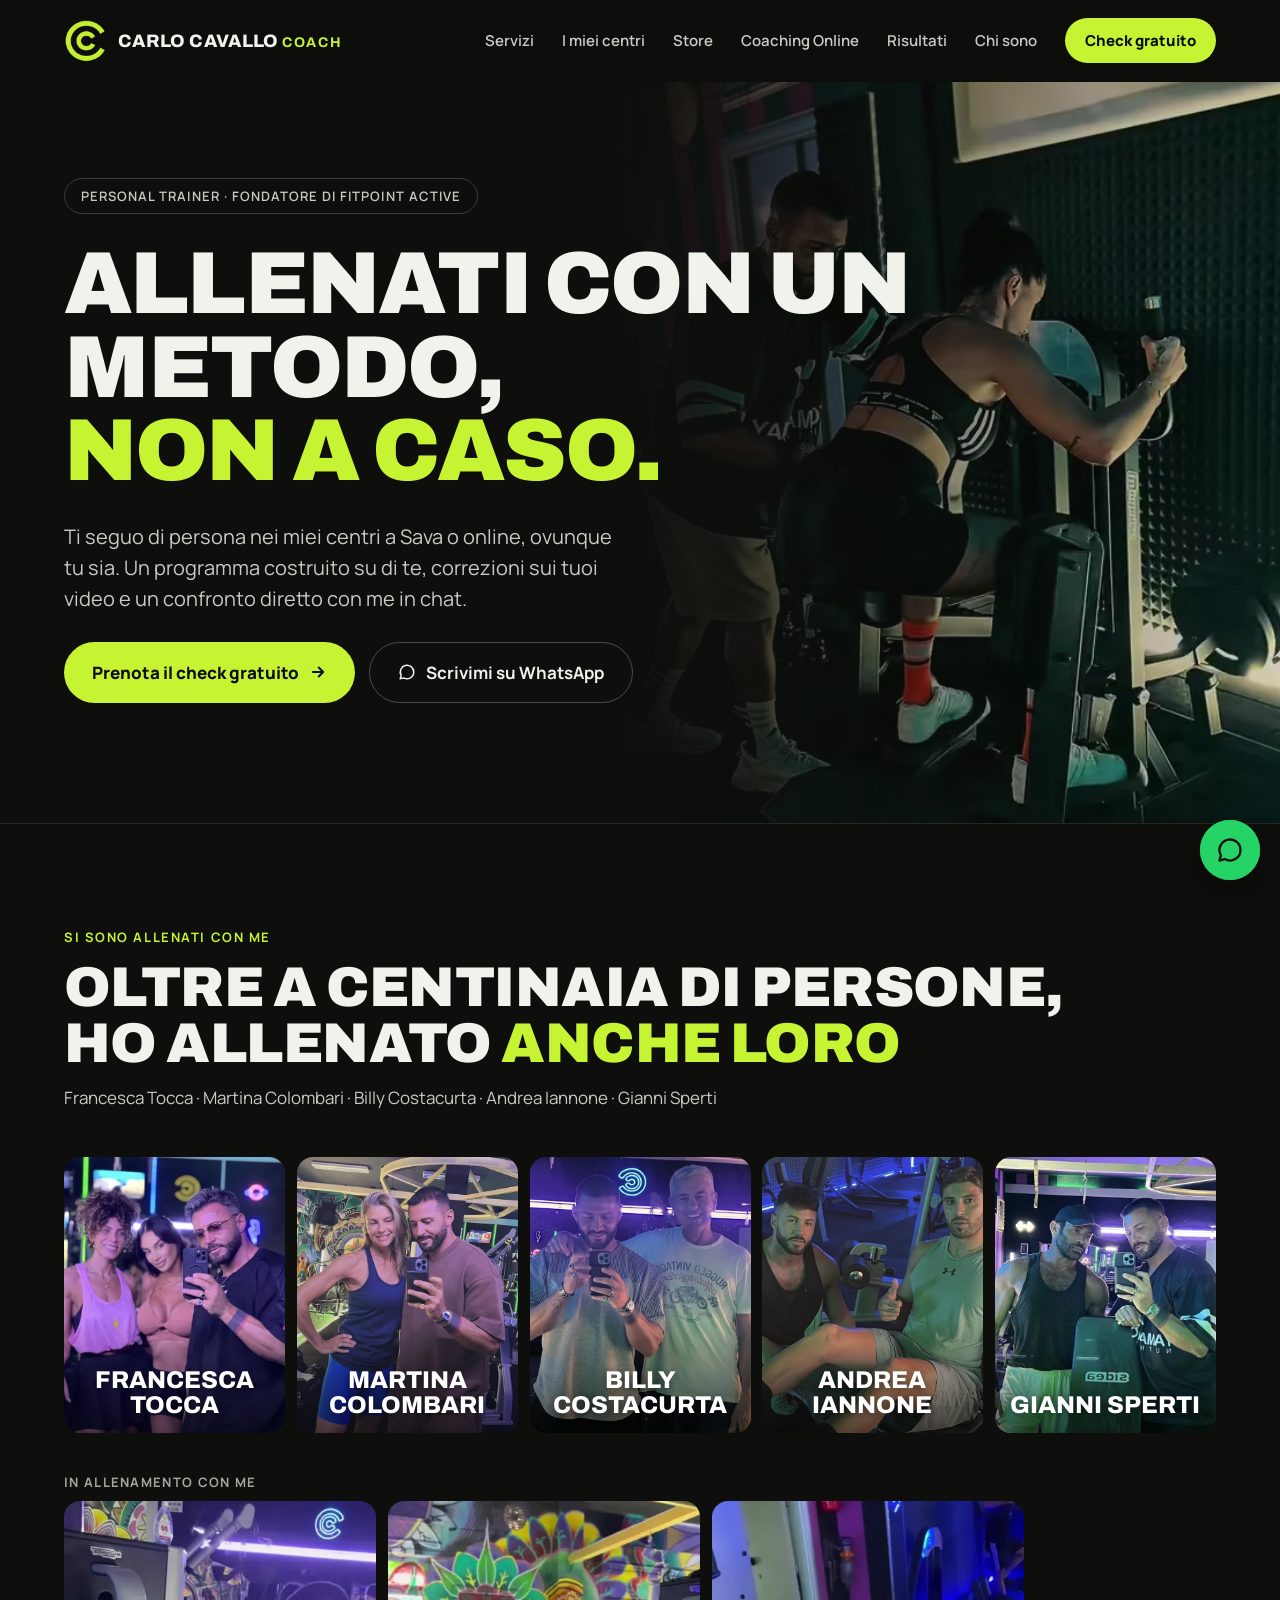
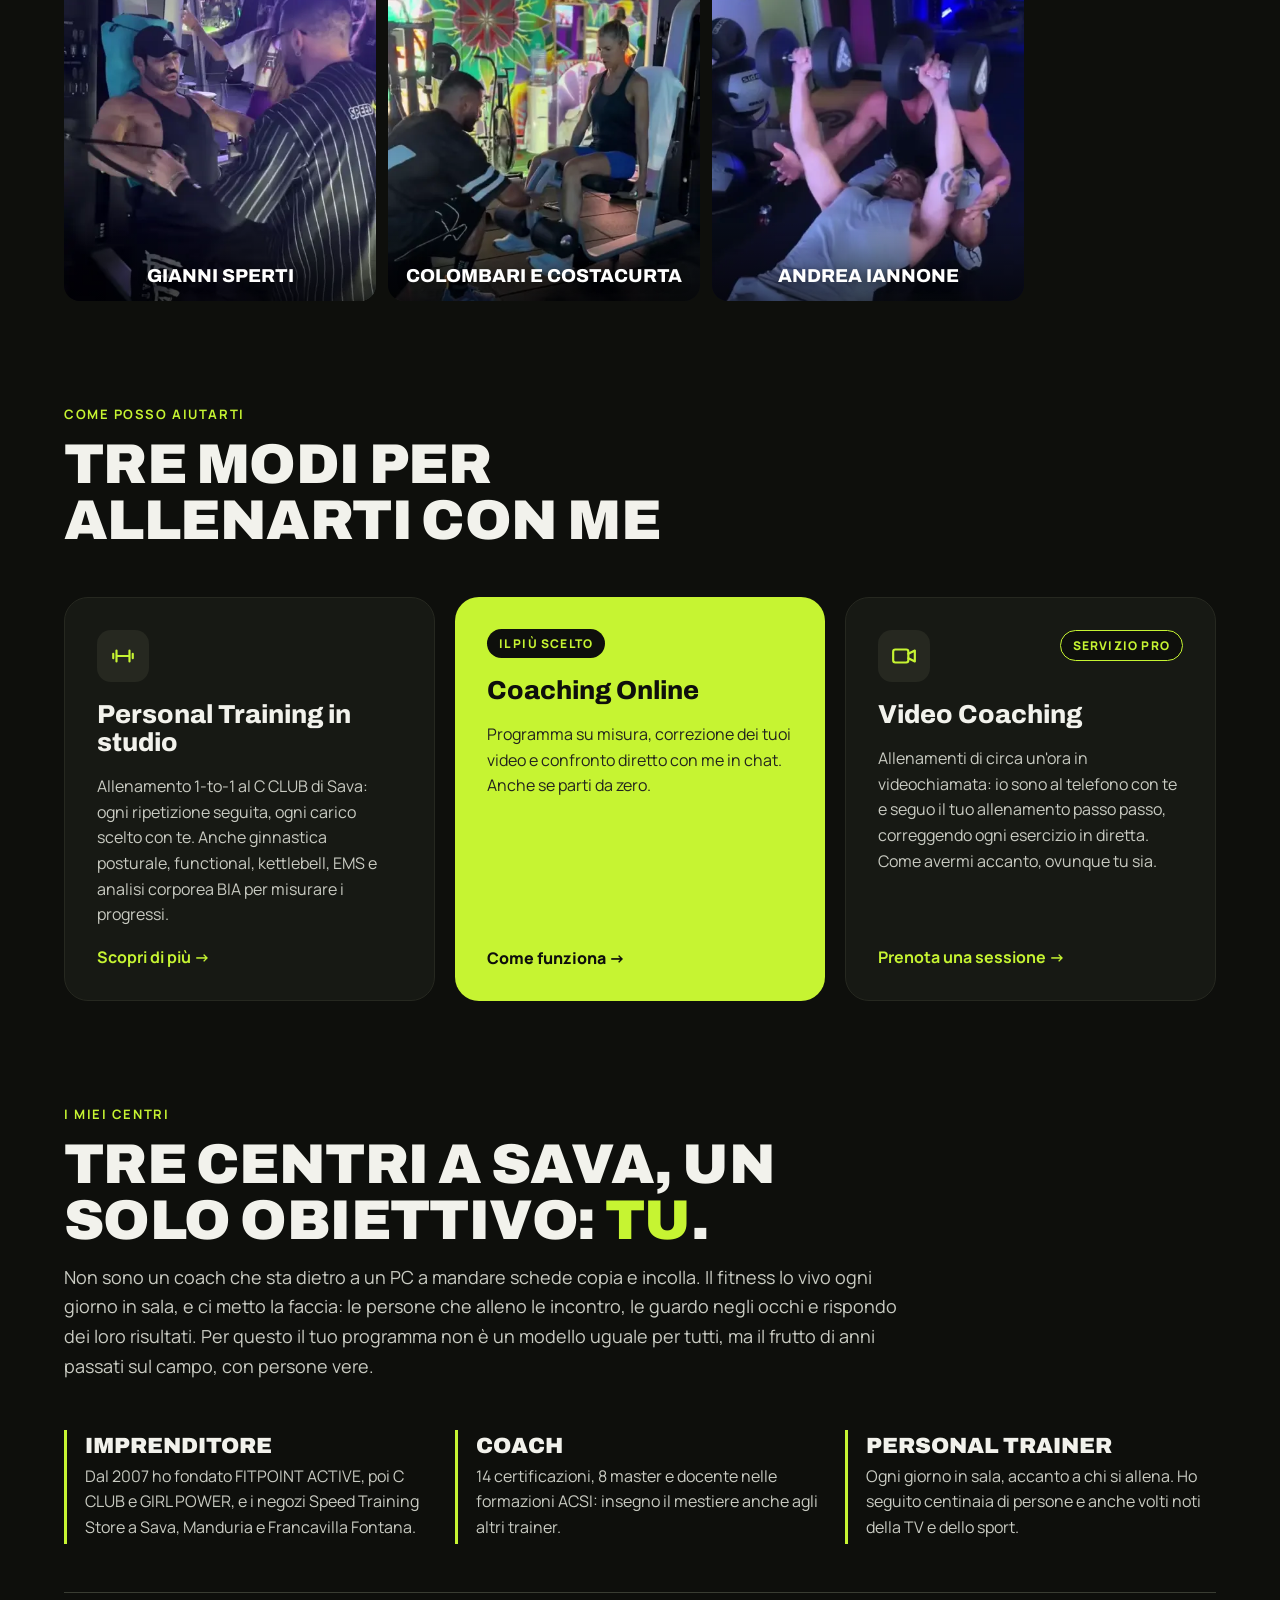
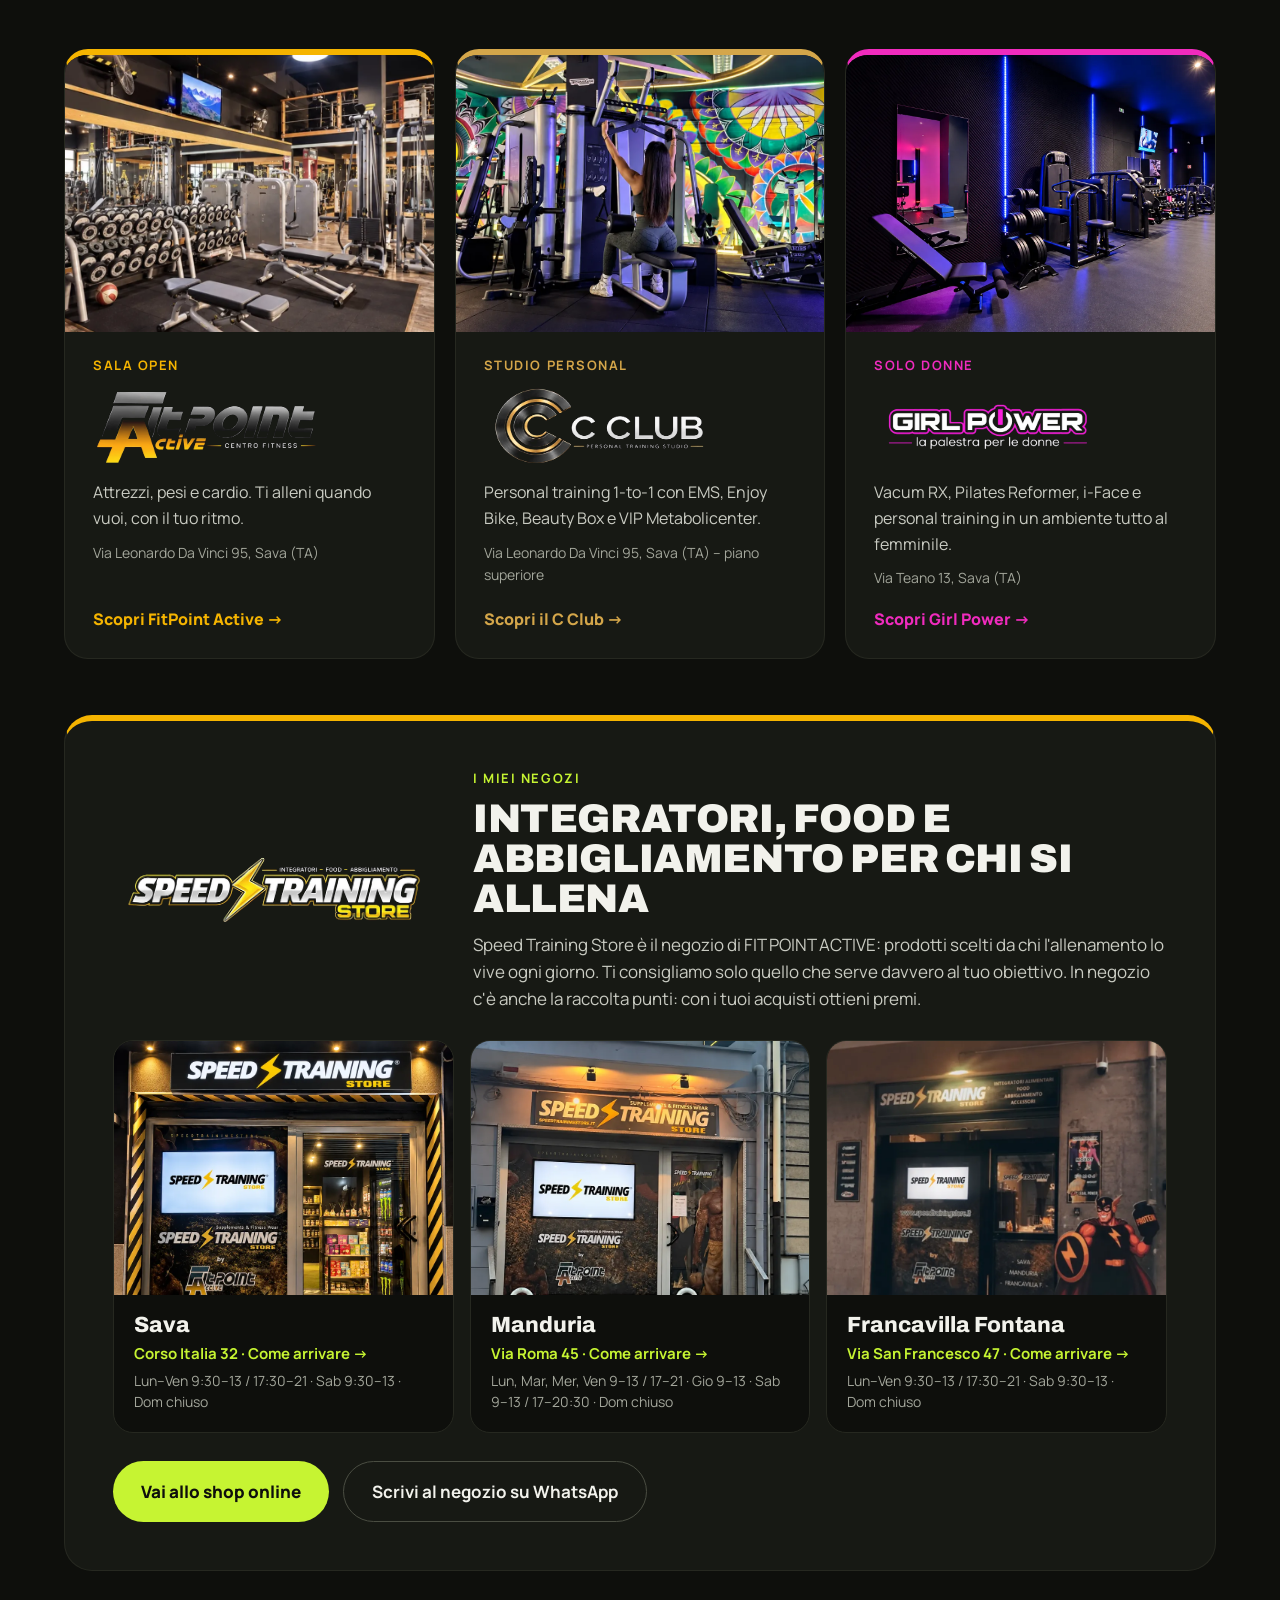
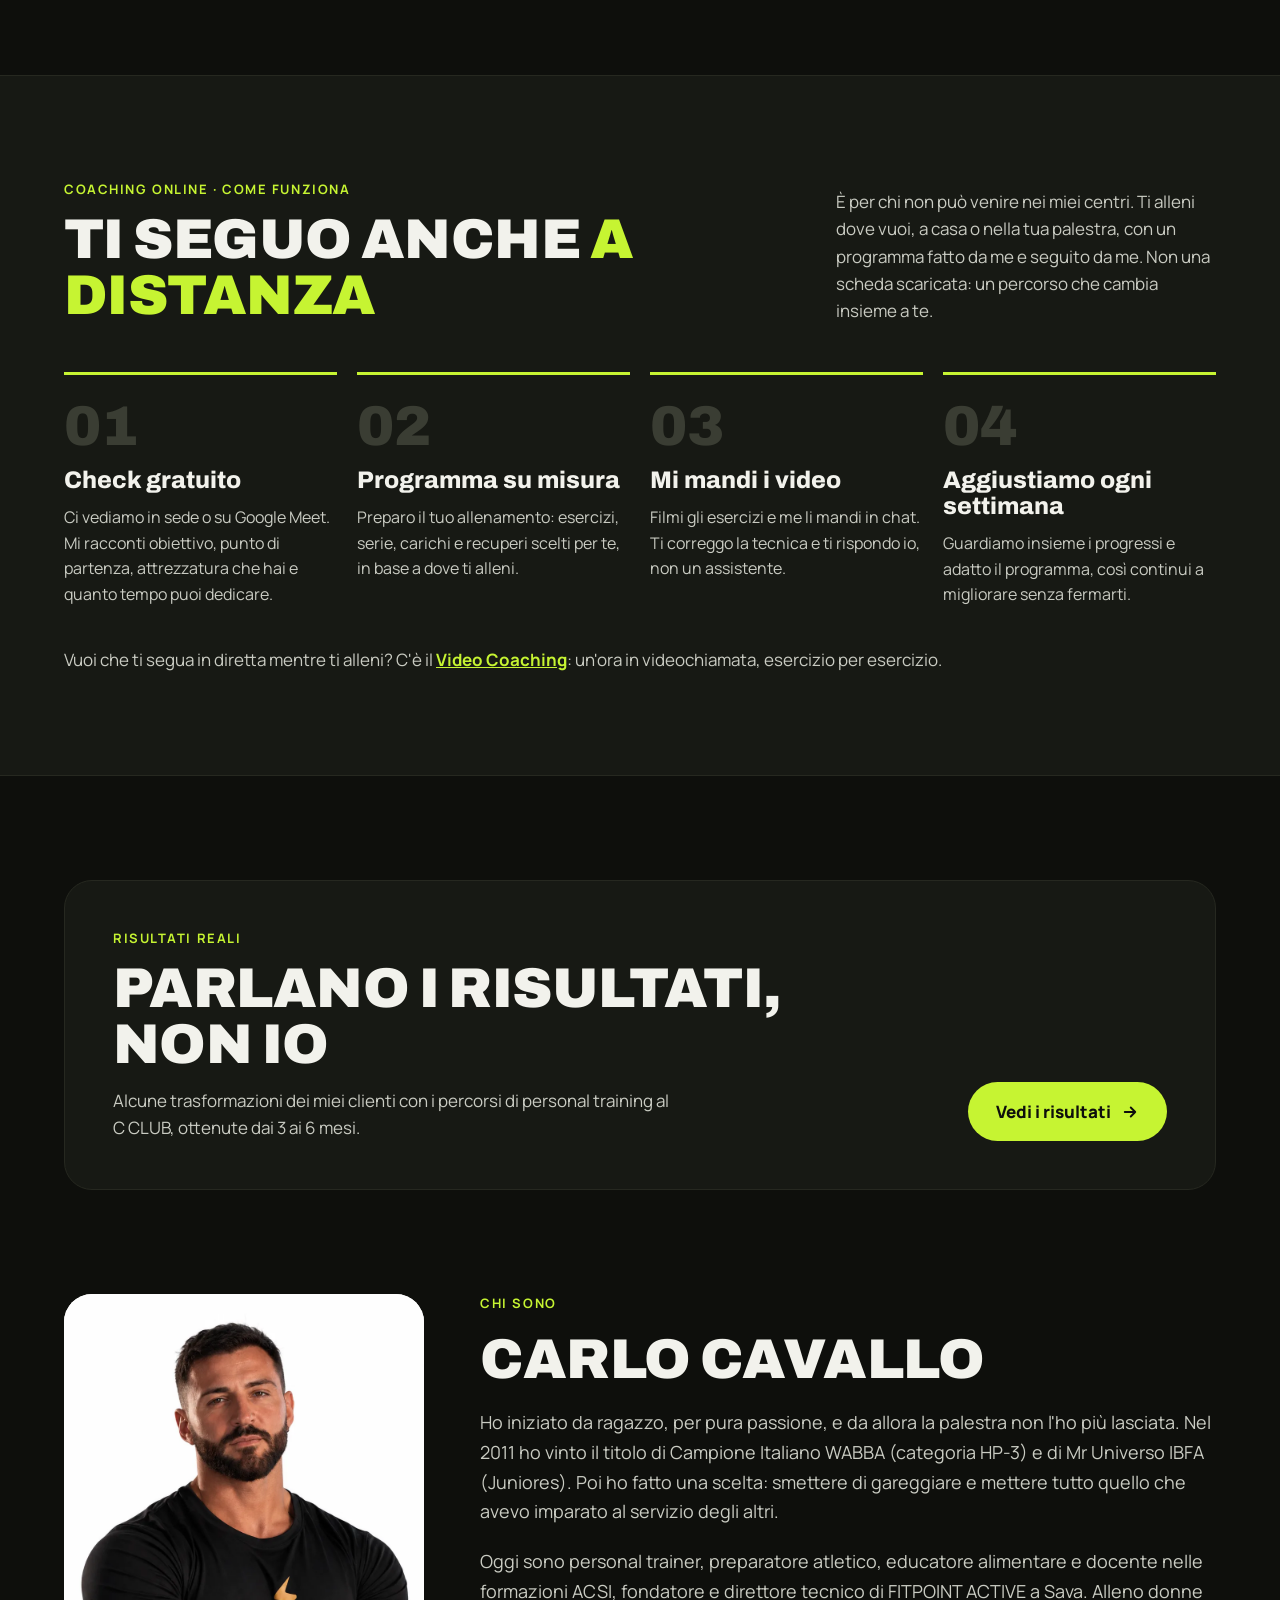
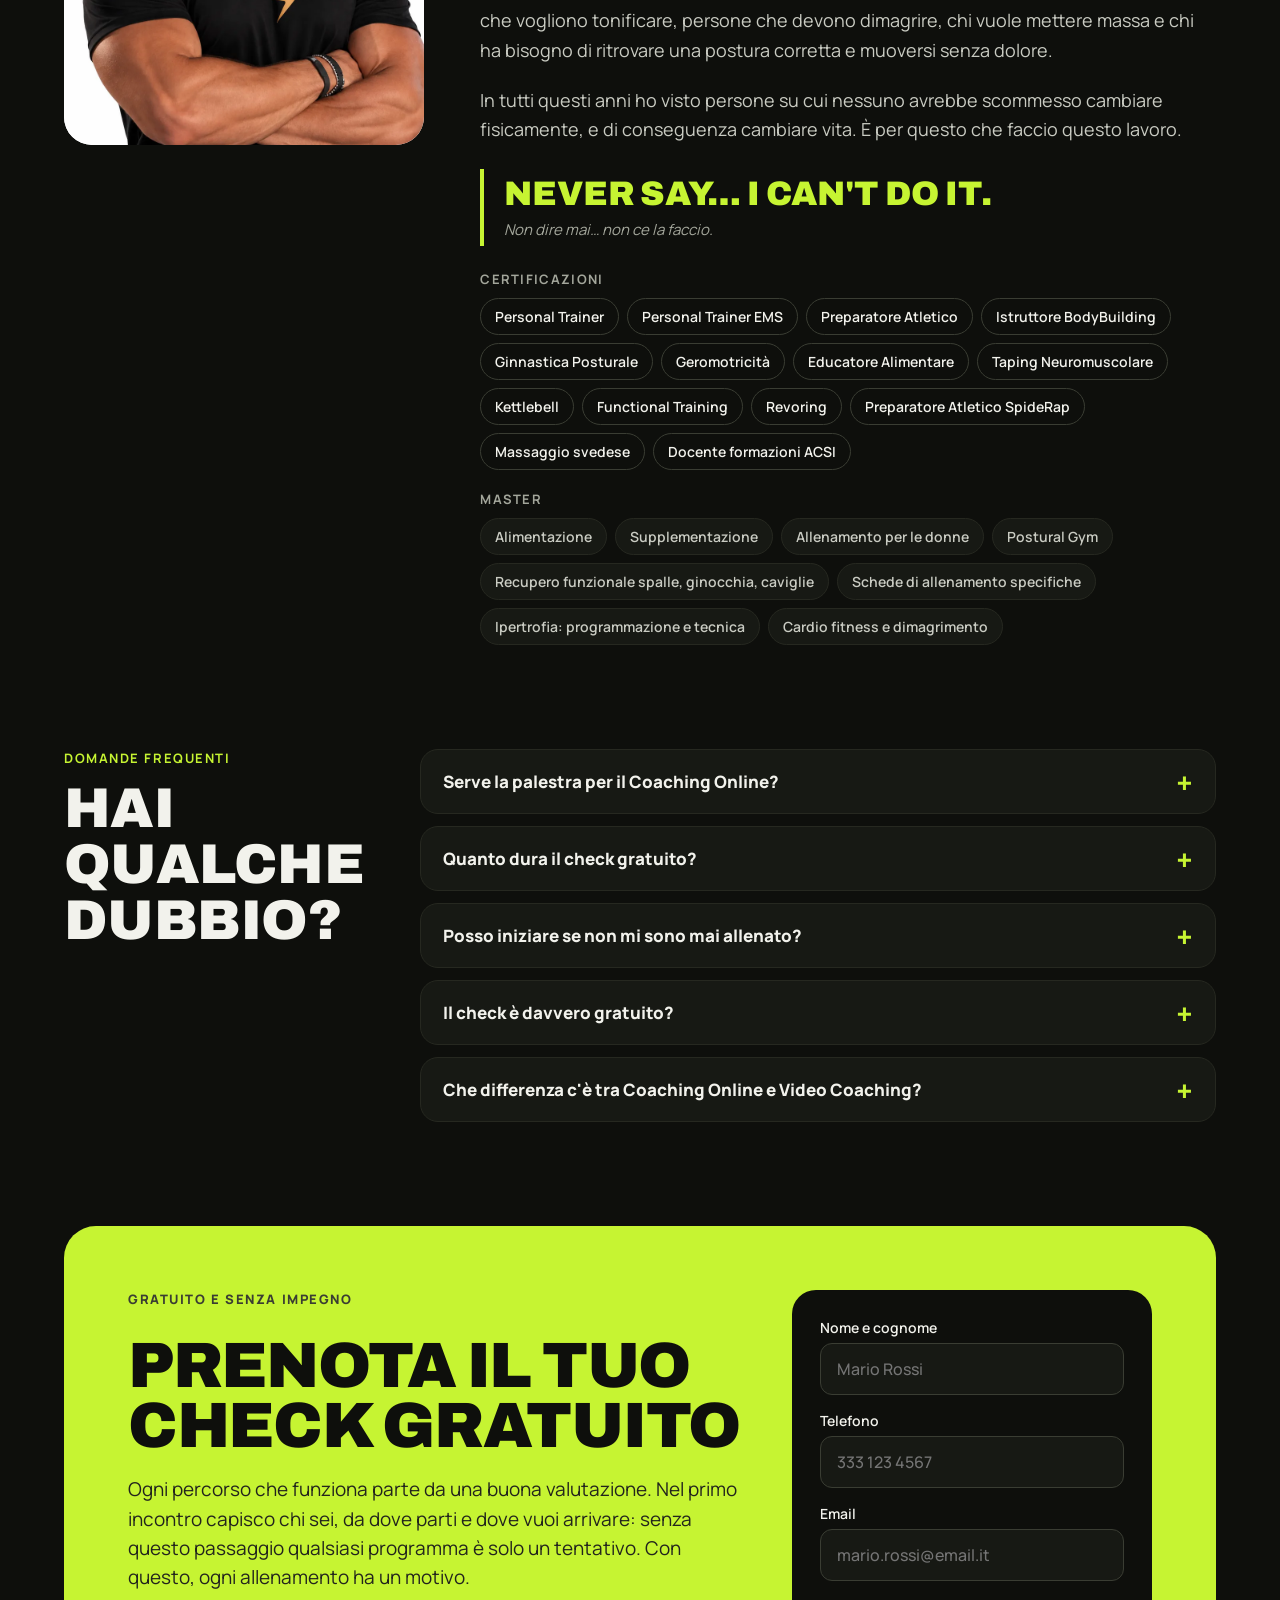
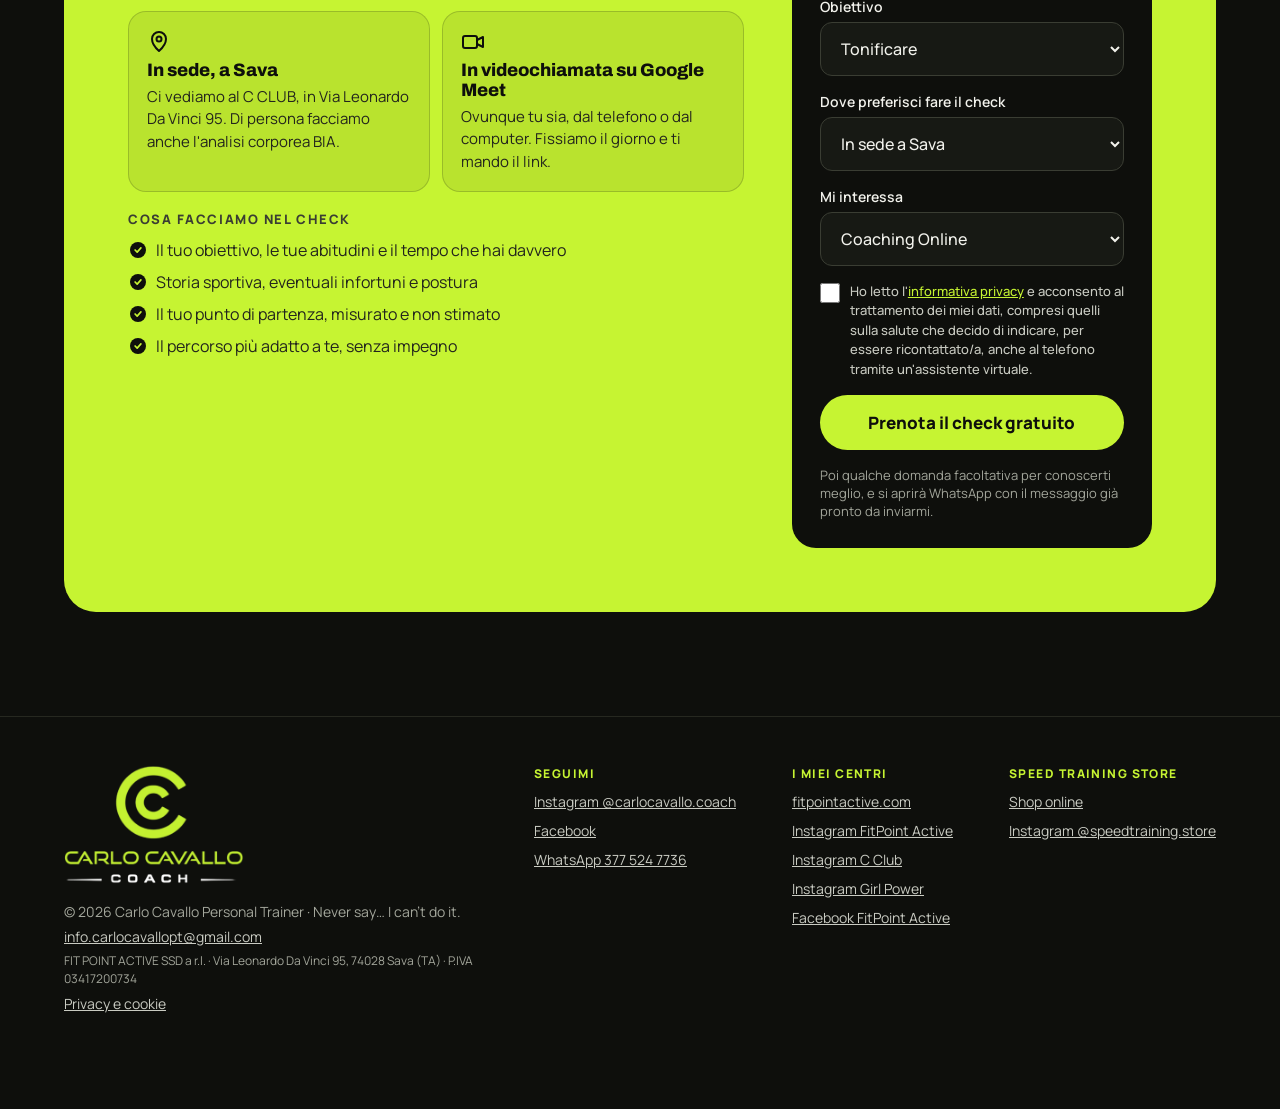
==== commit 96d1de71: "Nuova foto di Carlo con Andrea Iannone nella sezione VIP Co-Authored-By: Claude Opus 5.5 <noreply@an" ====
--- a/index.html
+++ b/index.html
@@ -341,7 +341,7 @@
       <figure class="vip"><img src="/img/vip-1.webp" alt="Carlo Cavallo con Francesca Tocca" width="700" height="700" loading="lazy"><figcaption>Francesca Tocca</figcaption></figure>
       <figure class="vip"><img src="/img/vip-2.webp" alt="Carlo Cavallo con Martina Colombari" width="700" height="787" loading="lazy"><figcaption>Martina Colombari</figcaption></figure>
       <figure class="vip"><img src="/img/vip-3.webp" alt="Carlo Cavallo con Billy Costacurta" width="700" height="817" loading="lazy"><figcaption>Billy Costacurta</figcaption></figure>
-      <figure class="vip"><img src="/img/vip-4.webp" alt="Carlo Cavallo con Andrea Iannone" width="700" height="795" loading="lazy"><figcaption>Andrea Iannone</figcaption></figure>
+      <figure class="vip"><img src="/img/vip-4.webp" alt="Carlo Cavallo con Andrea Iannone" width="700" height="876" loading="lazy"><figcaption>Andrea Iannone</figcaption></figure>
       <figure class="vip"><img src="/img/vip-5.webp" alt="Carlo Cavallo con Gianni Sperti" width="700" height="789" loading="lazy"><figcaption>Gianni Sperti</figcaption></figure>
     </div>
     <p class="scorri">Scorri per vederli tutti →</p>
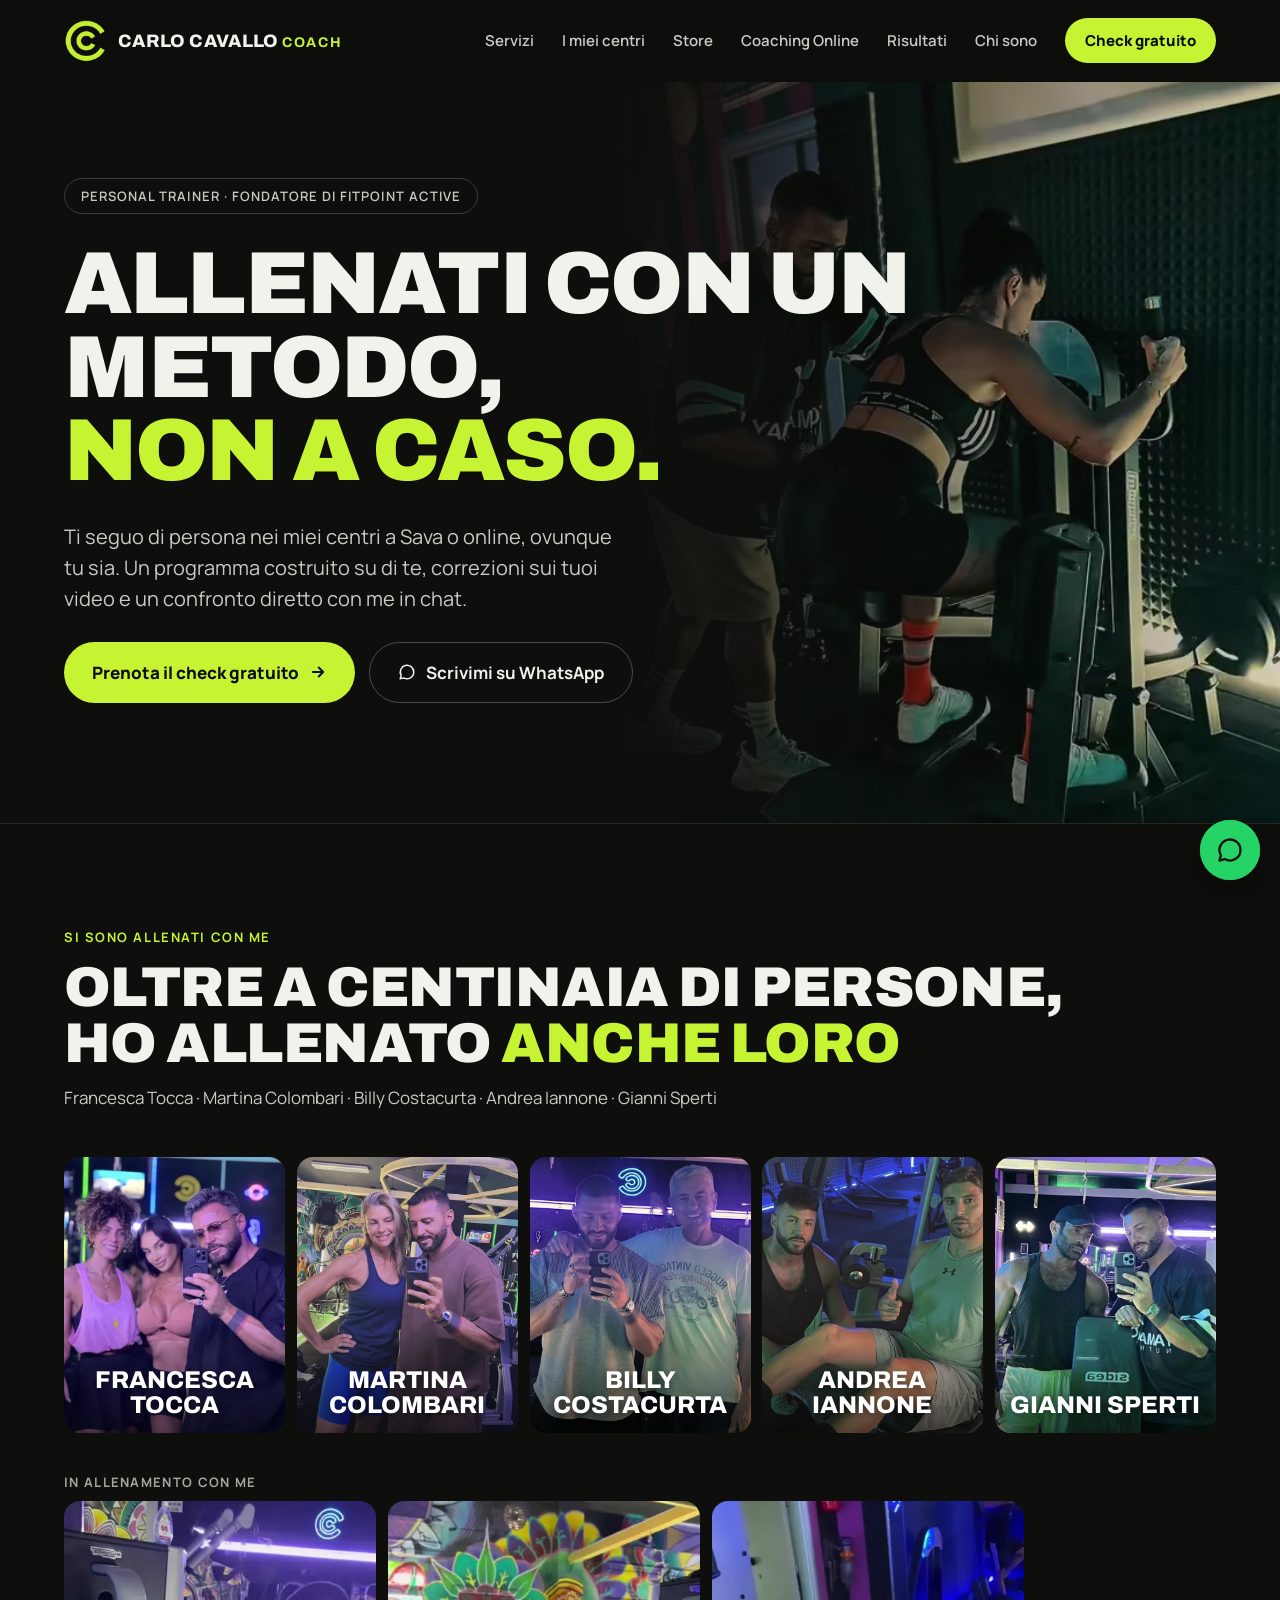
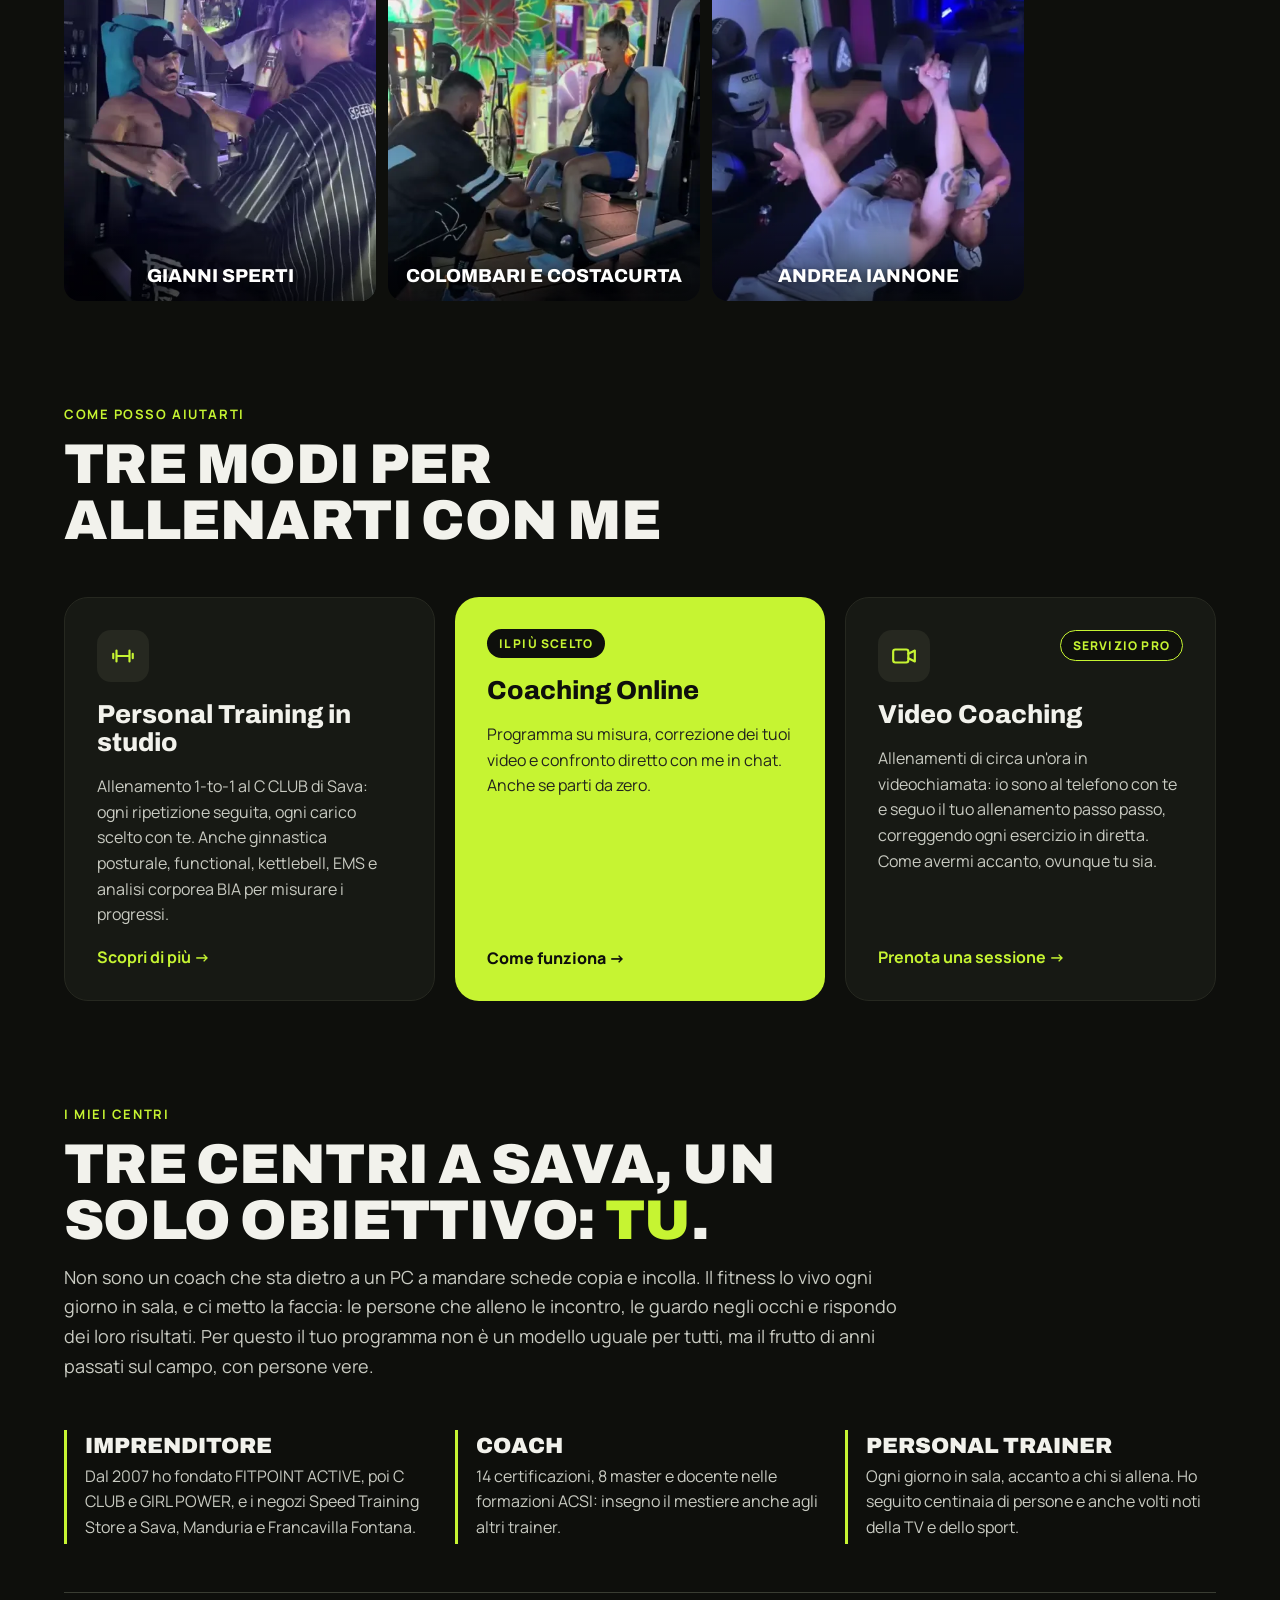
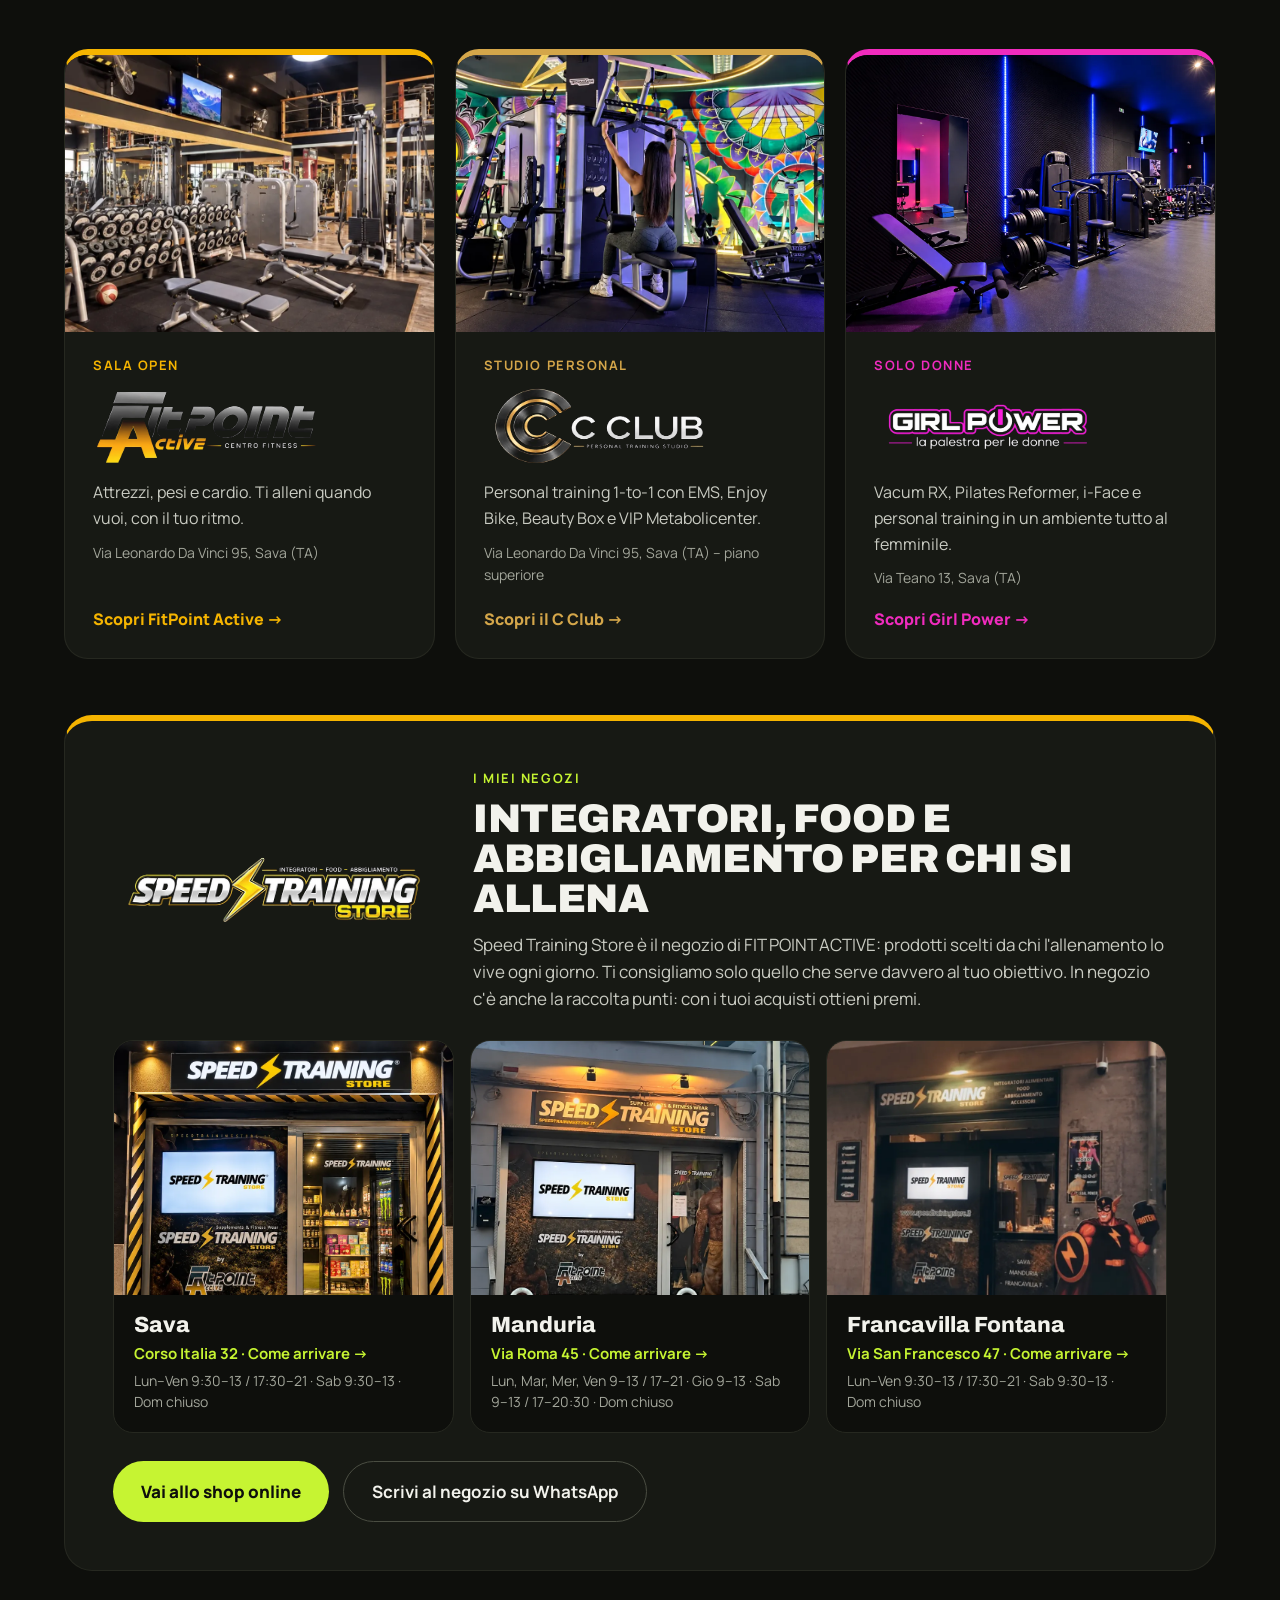
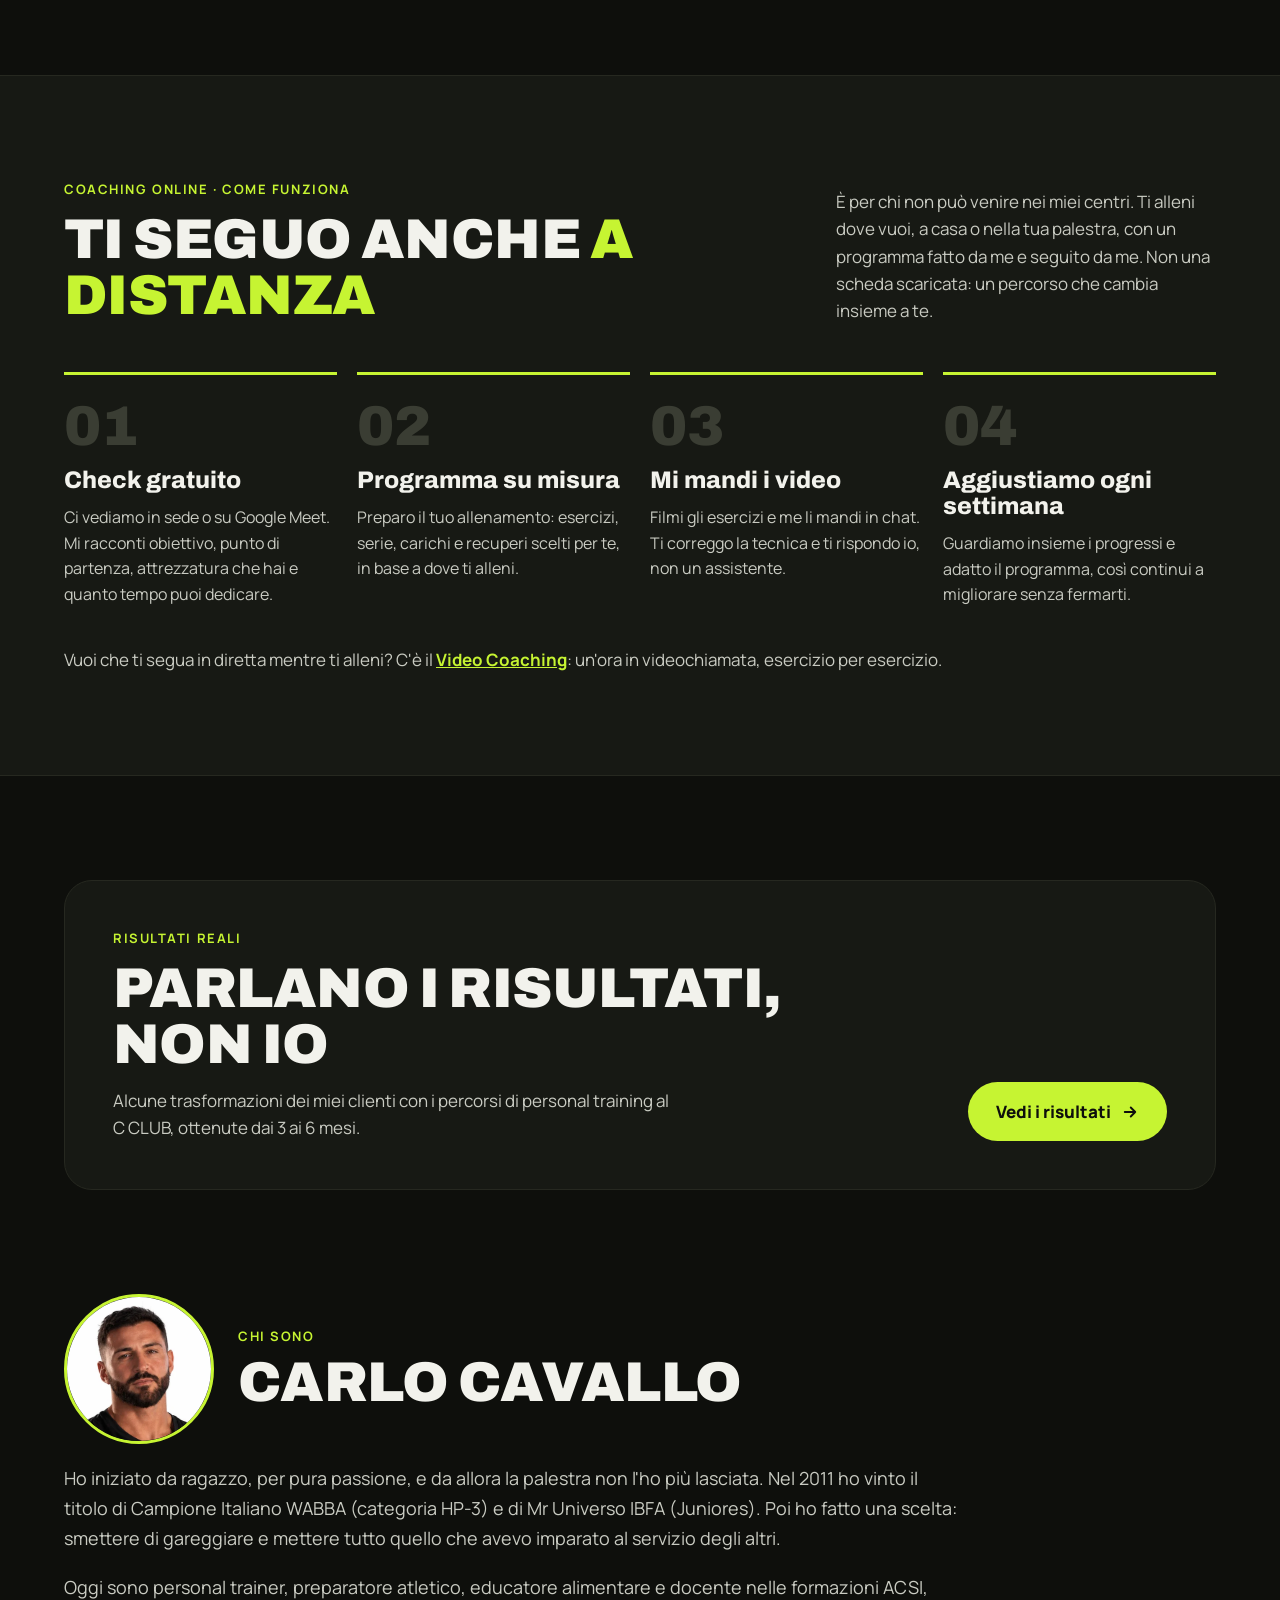
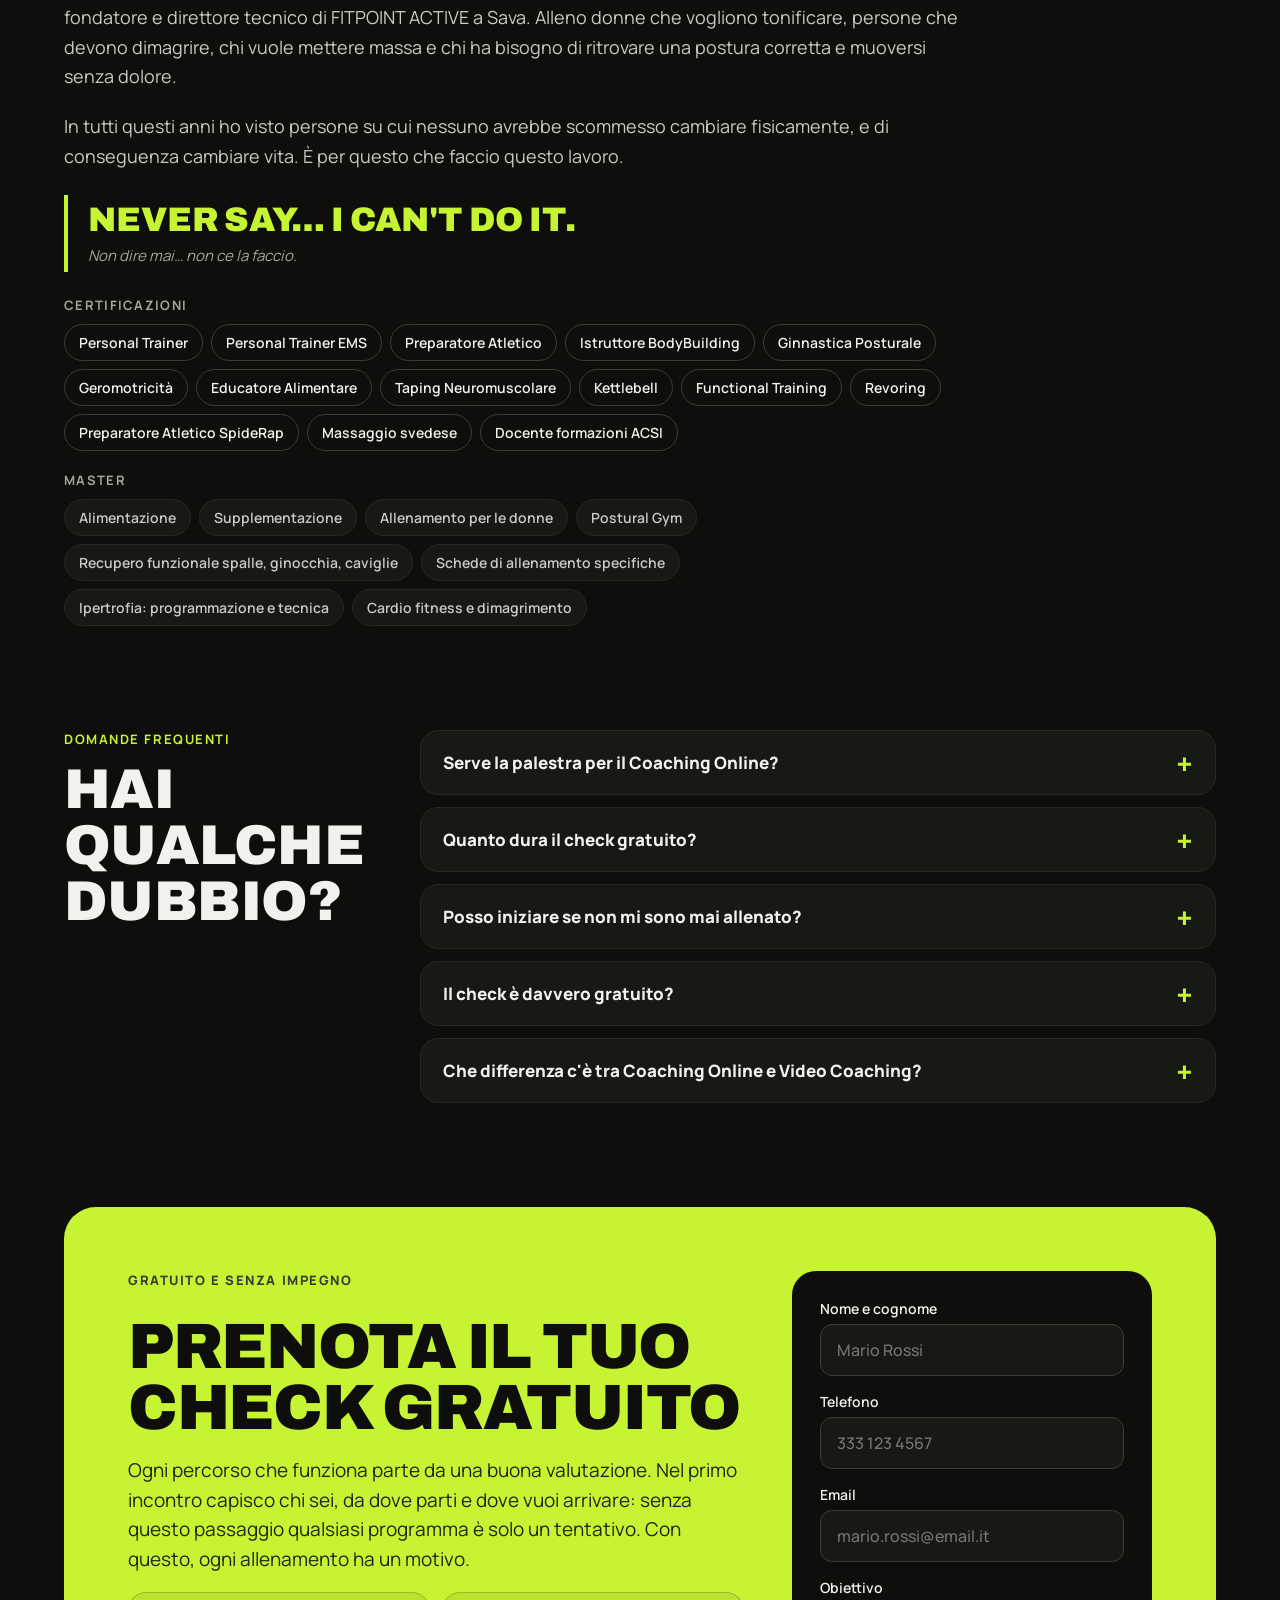
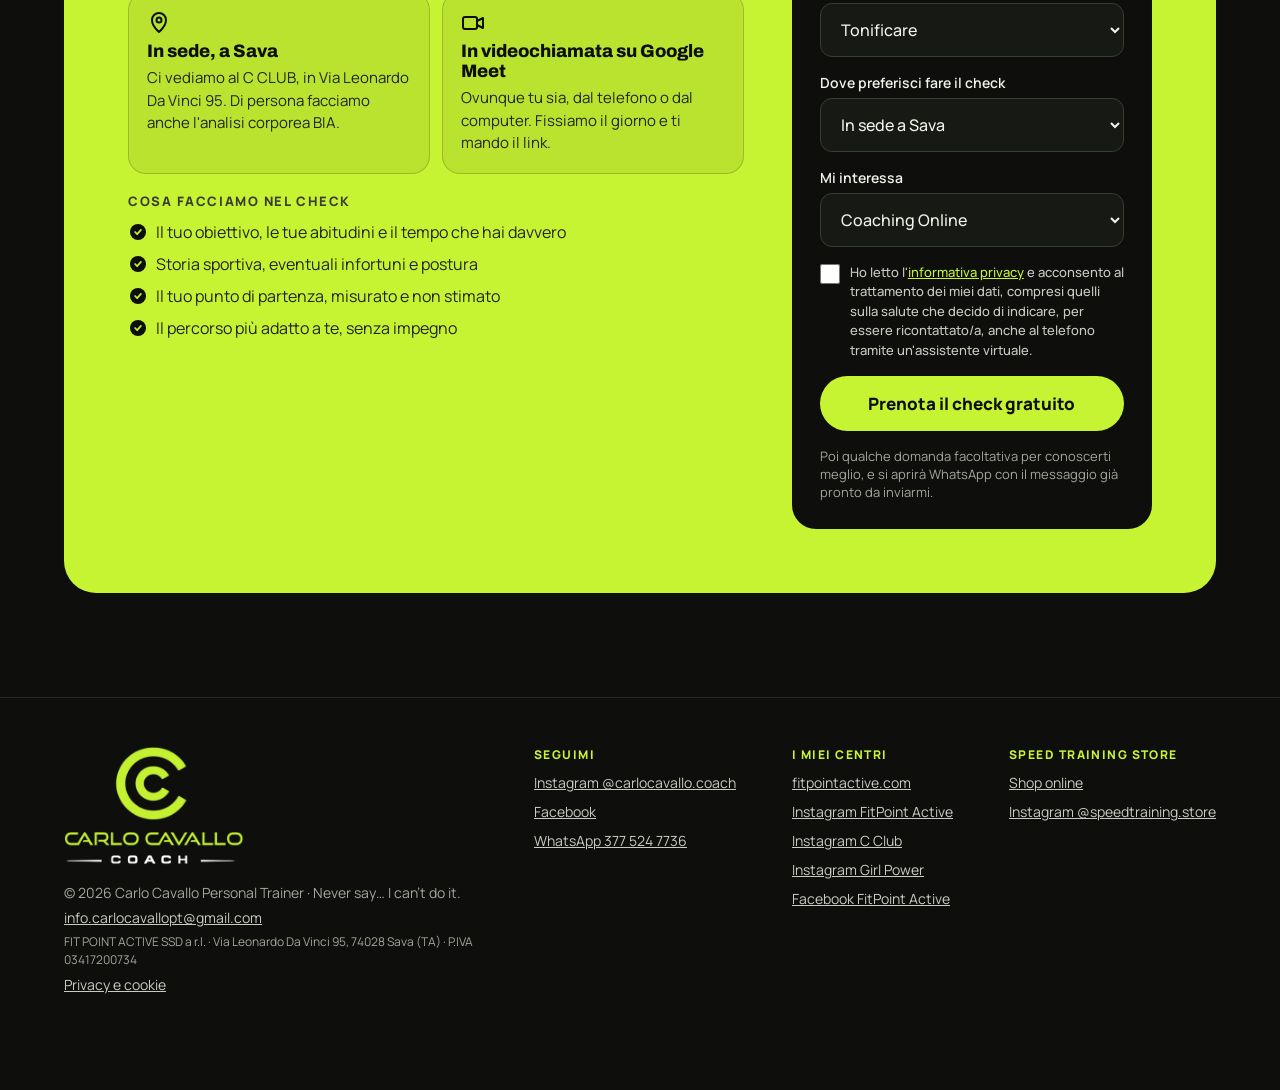
==== commit 99d8ccbd: "Chi sono: foto di Carlo in un cerchio accanto al titolo, come nel Team del sito FitPoint Co-Authored" ====
--- a/index.html
+++ b/index.html
@@ -191,8 +191,11 @@
 
 .about{display:flex;flex-wrap:wrap;gap:56px;align-items:flex-start}
 .about .photo{flex:1 1 360px;min-width:0;aspect-ratio:1/1}
-.about .photo.ritratto{aspect-ratio:4/5;background:#fff}
-.about-text{flex:999 1 480px;min-width:0;display:flex;flex-direction:column;gap:20px}
+.chi-testa{display:flex;align-items:center;gap:24px}
+.chi-testa>div{display:flex;flex-direction:column;gap:10px}
+.foto-tonda{width:150px;height:150px;flex:none;border-radius:50%;border:3px solid var(--accent);background:#fff;object-fit:cover}
+@media (max-width:600px){.foto-tonda{width:110px;height:110px}.chi-testa{gap:18px}}
+.about-text{flex:1 1 100%;max-width:900px;min-width:0;display:flex;flex-direction:column;gap:20px}
 .about-text>p{margin:0;color:var(--soft);font-size:18px;line-height:1.65}
 .motto{margin:4px 0;border-left:4px solid var(--accent);padding:6px 0 6px 20px}
 .motto p{margin:0;font-family:'Archivo',sans-serif;font-weight:900;font-size:clamp(24px,3vw,34px);line-height:1.1;text-transform:uppercase;color:var(--accent)}
@@ -537,12 +540,14 @@
 
 <section id="chi-sono" class="block" style="padding-top:0">
   <div class="wrap about">
-    <div class="photo has-img ritratto">
-      <img src="/img/carlo-chi-sono.webp" alt="Carlo Cavallo, personal trainer, a braccia incrociate" width="900" height="1350" loading="lazy">
-    </div>
     <div class="about-text">
-      <span class="eyebrow">Chi sono</span>
-      <h2 class="display h2">Carlo Cavallo</h2>
+      <div class="chi-testa">
+        <img class="foto-tonda" src="/img/carlo-tondo.webp" alt="Carlo Cavallo" width="400" height="400" loading="lazy">
+        <div>
+          <span class="eyebrow">Chi sono</span>
+          <h2 class="display h2">Carlo Cavallo</h2>
+        </div>
+      </div>
       <p>Ho iniziato da ragazzo, per pura passione, e da allora la palestra non l'ho più lasciata. Nel 2011 ho vinto il titolo di Campione Italiano WABBA (categoria HP-3) e di Mr Universo IBFA (Juniores). Poi ho fatto una scelta: smettere di gareggiare e mettere tutto quello che avevo imparato al servizio degli altri.</p>
       <p>Oggi sono personal trainer, preparatore atletico, educatore alimentare e docente nelle formazioni ACSI, fondatore e direttore tecnico di FITPOINT ACTIVE a Sava. Alleno donne che vogliono tonificare, persone che devono dimagrire, chi vuole mettere massa e chi ha bisogno di ritrovare una postura corretta e muoversi senza dolore.</p>
       <p>In tutti questi anni ho visto persone su cui nessuno avrebbe scommesso cambiare fisicamente, e di conseguenza cambiare vita. È per questo che faccio questo lavoro.</p>
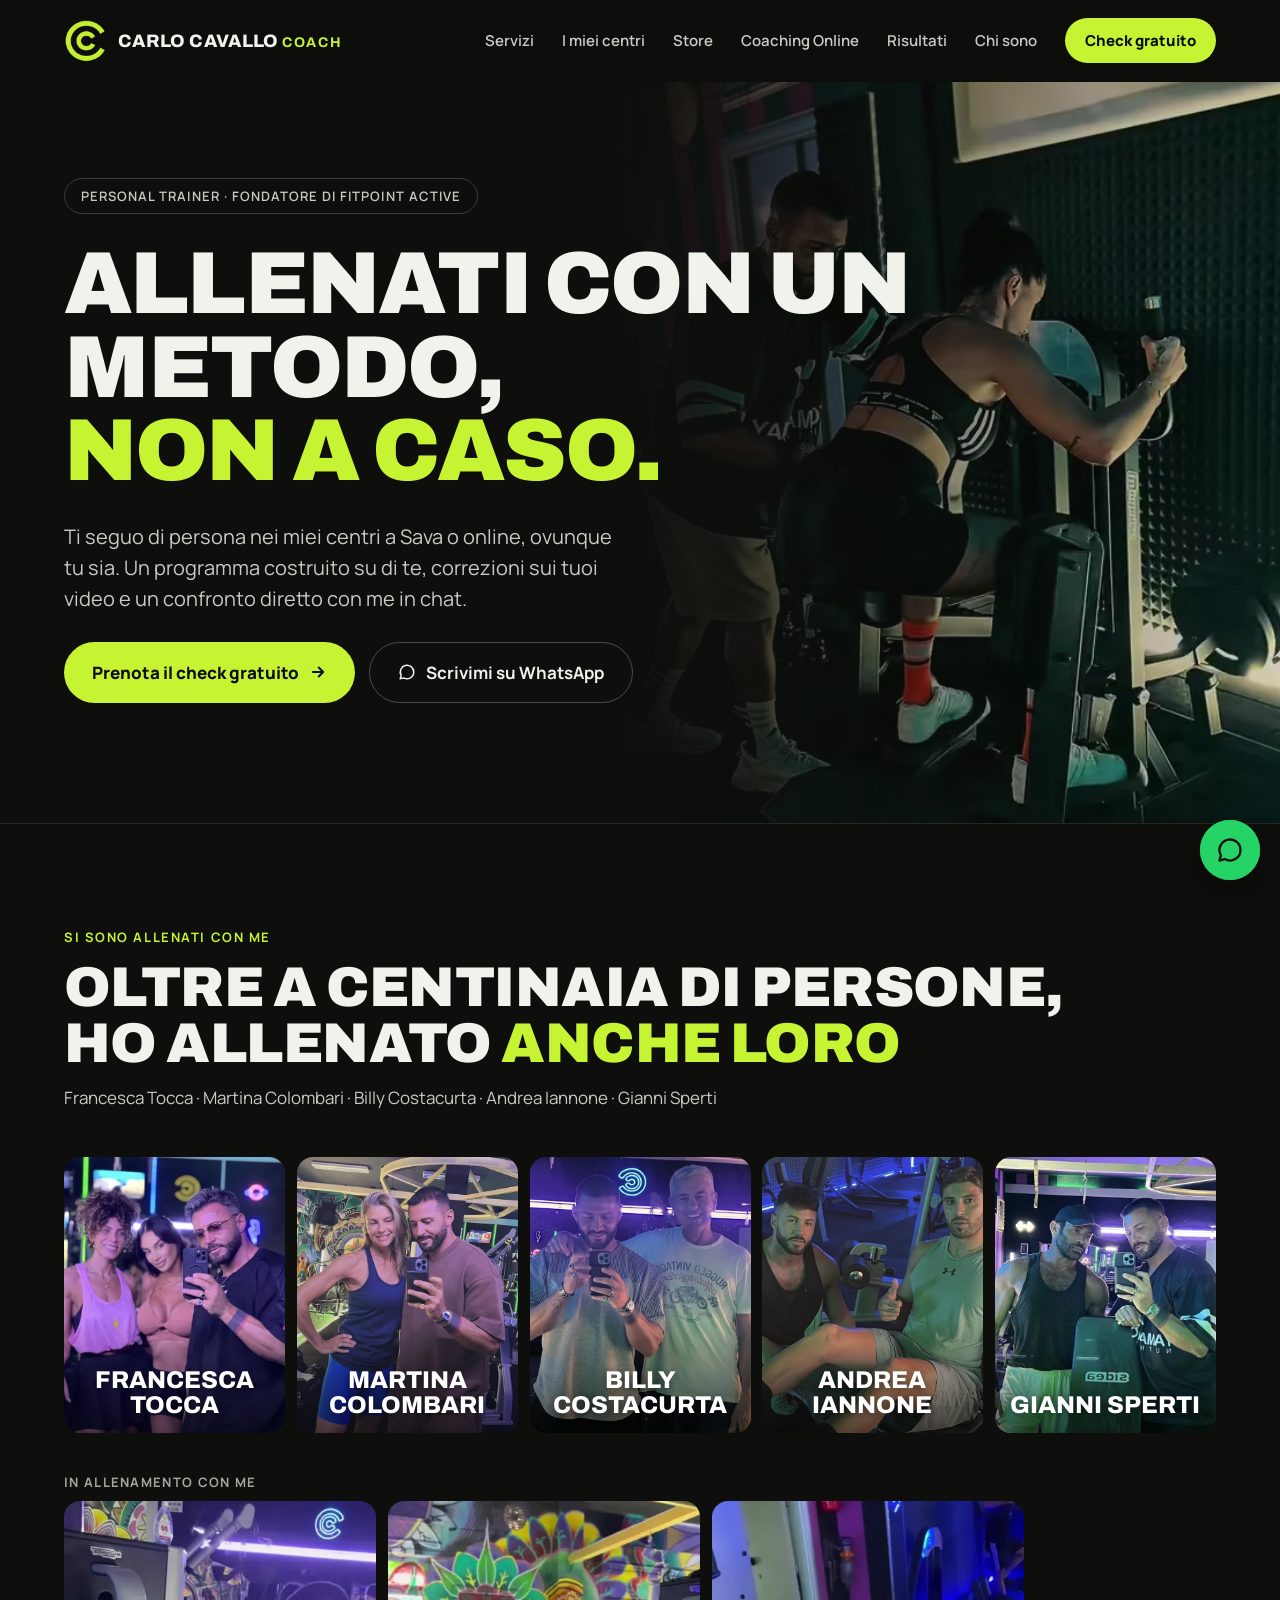
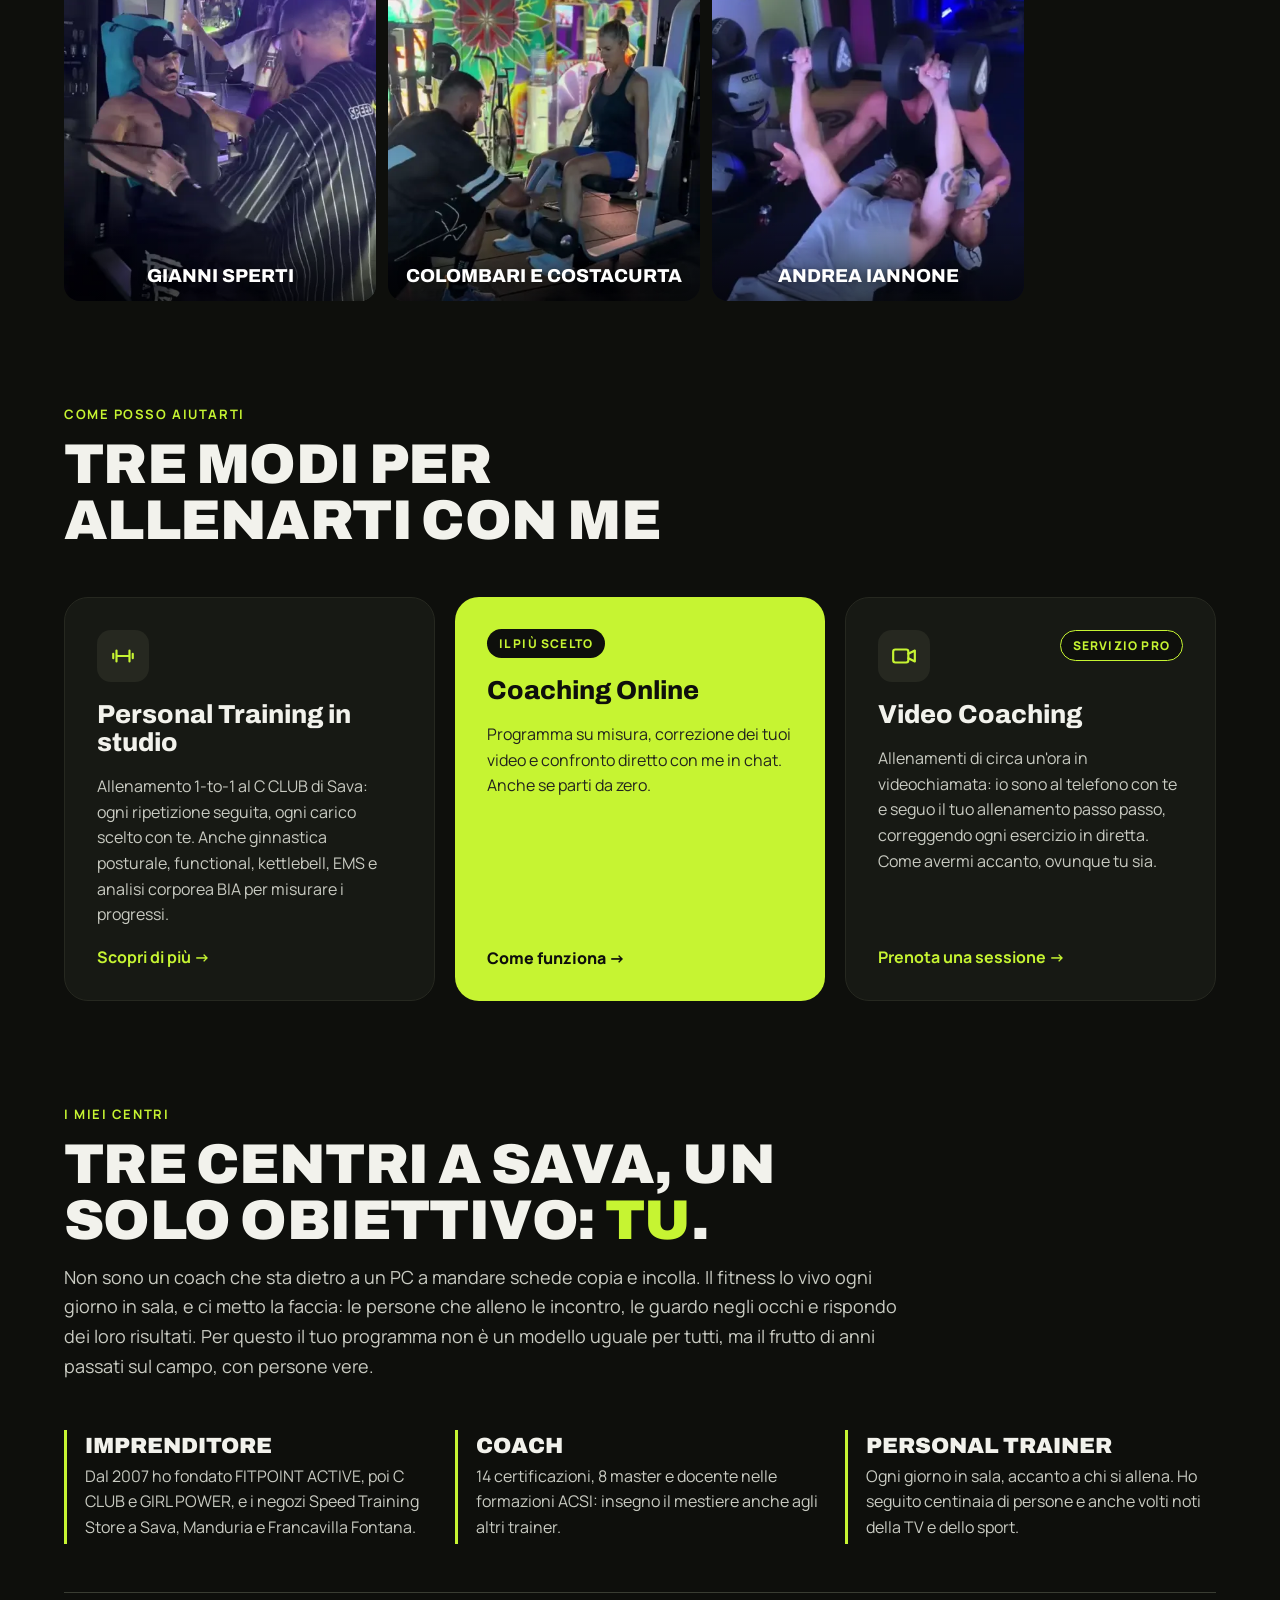
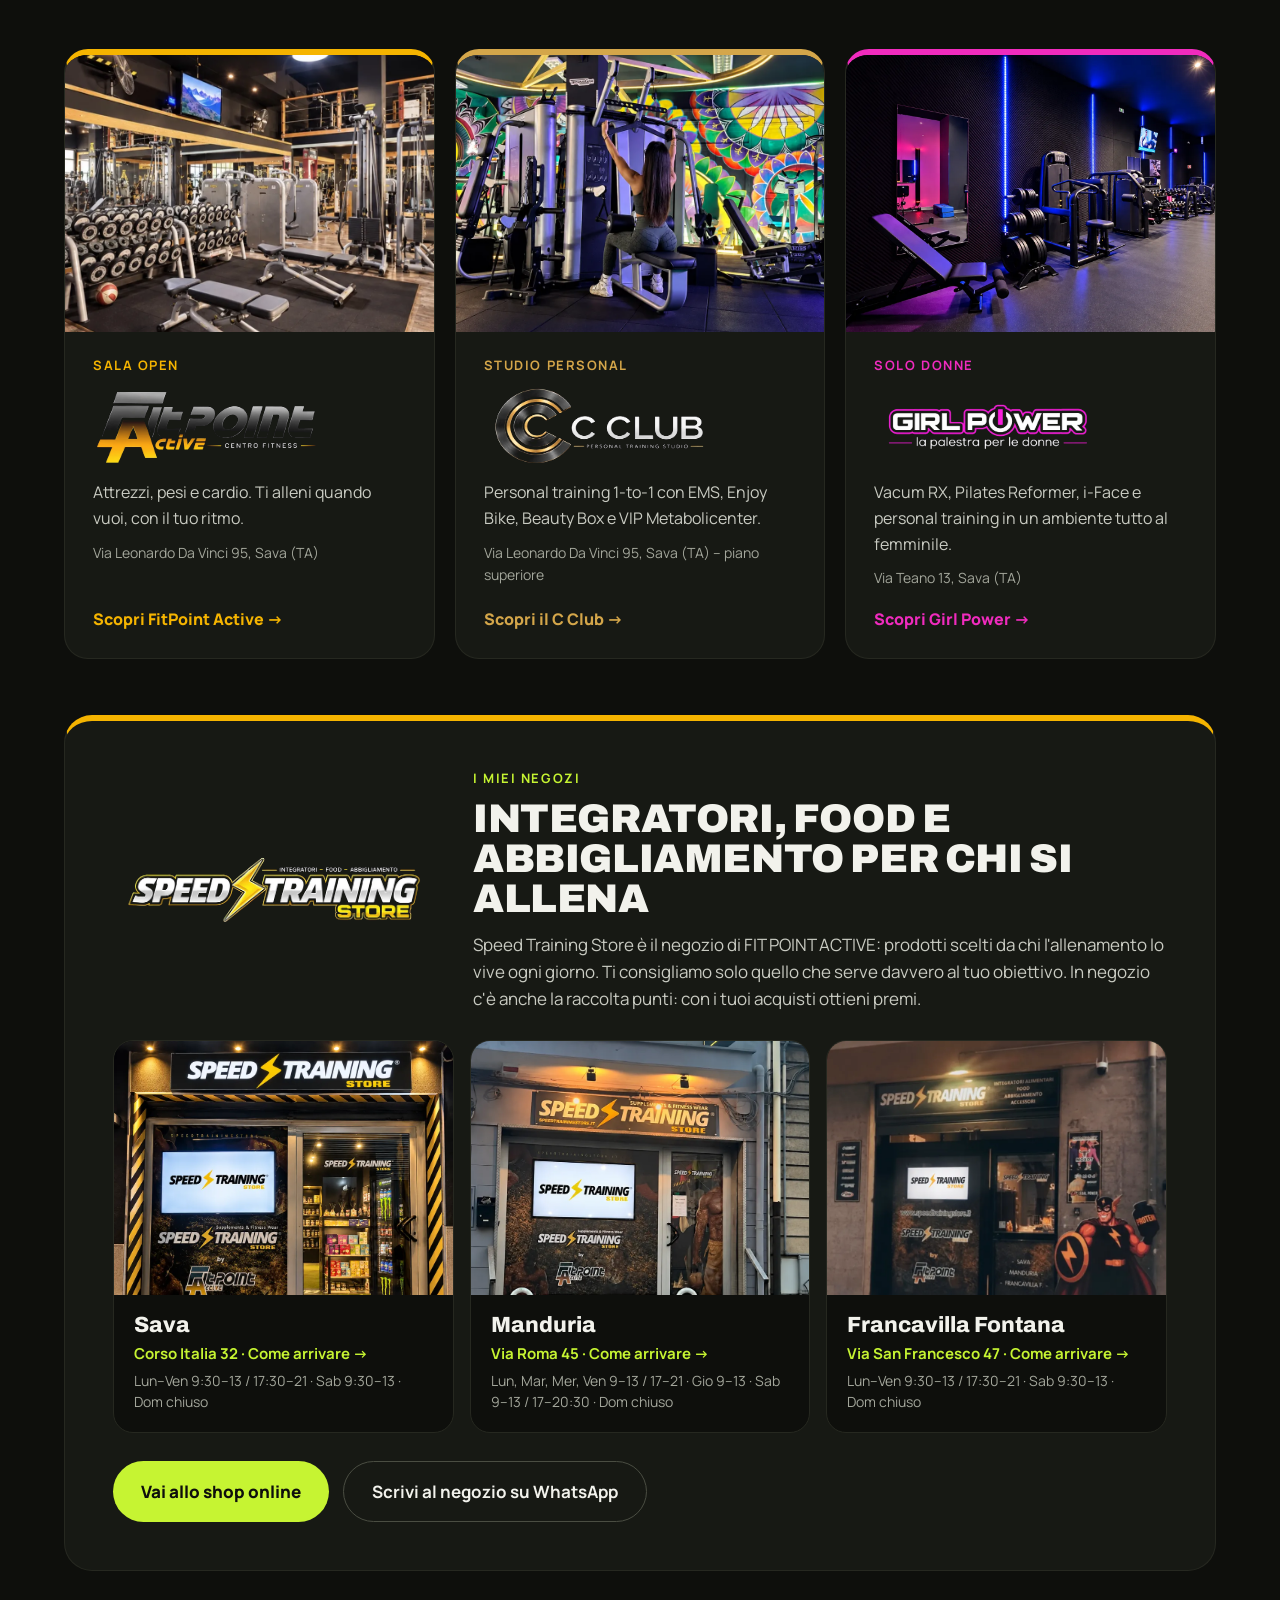
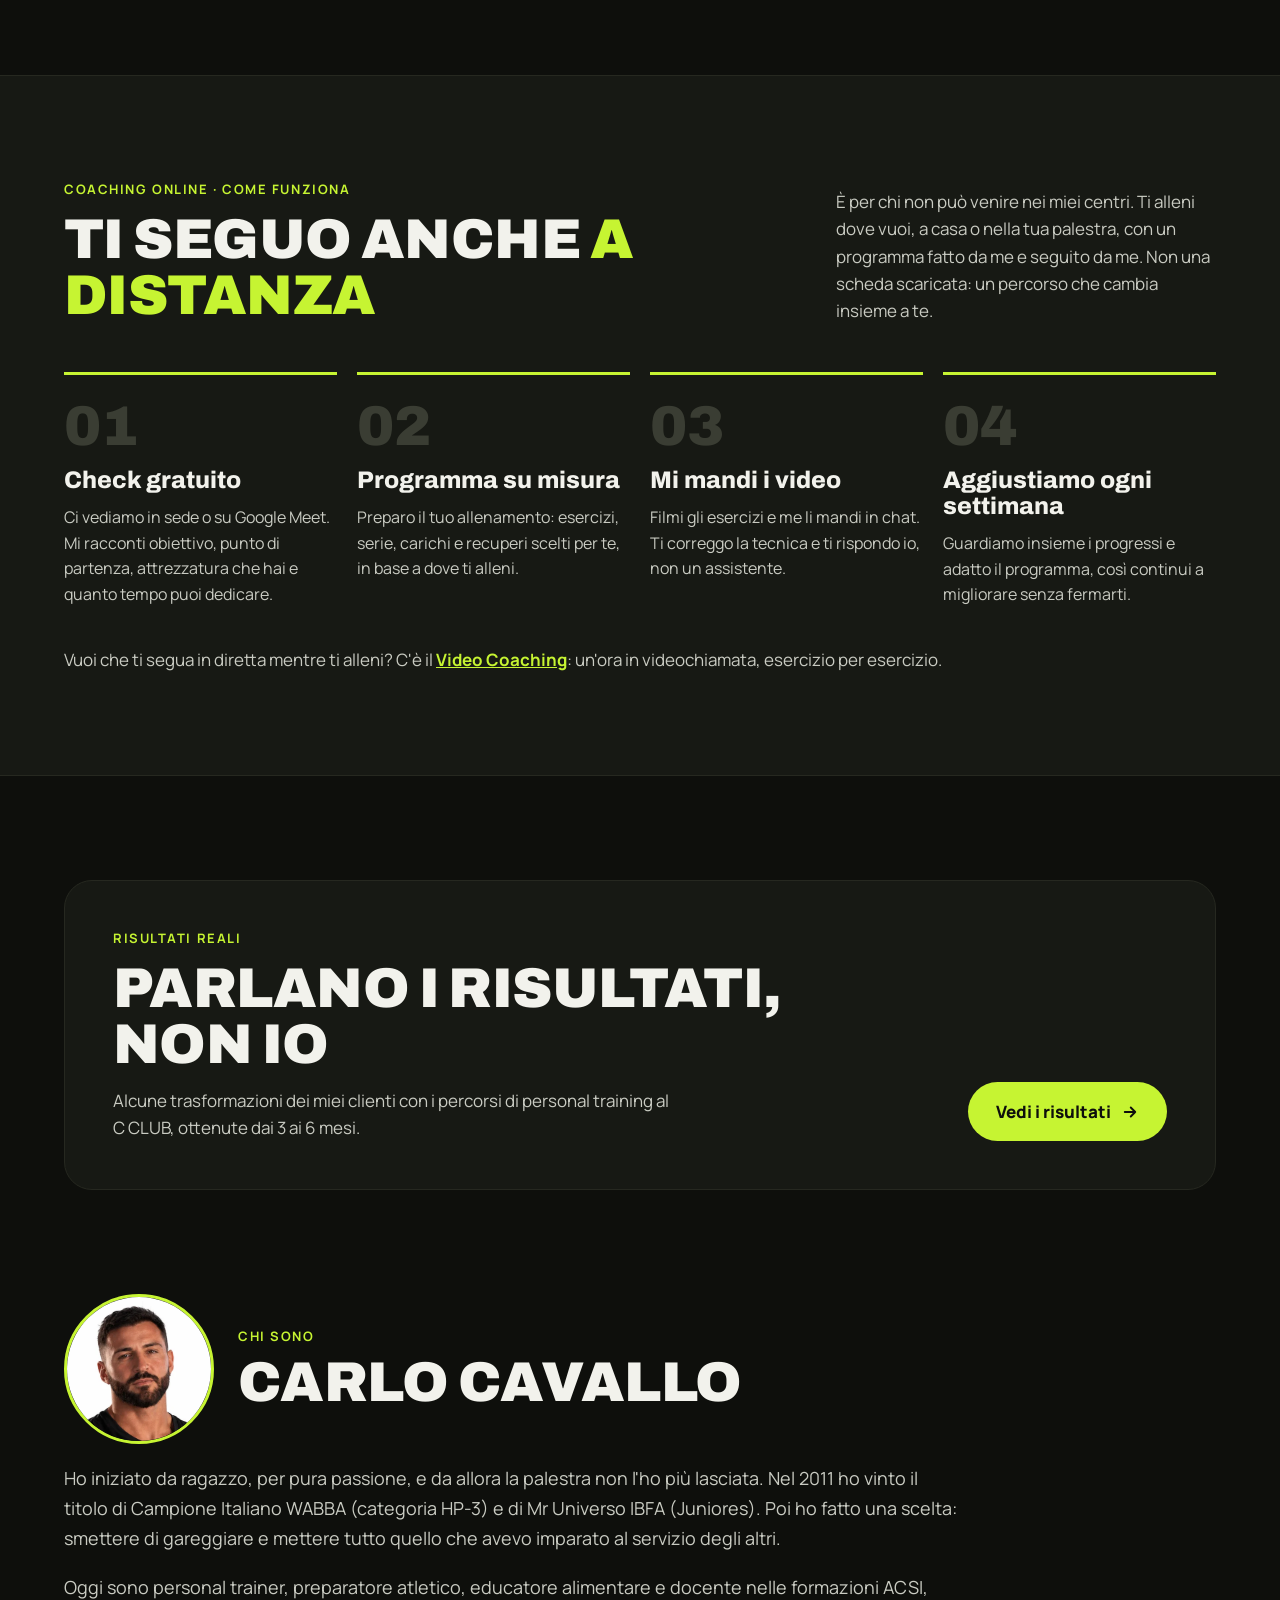
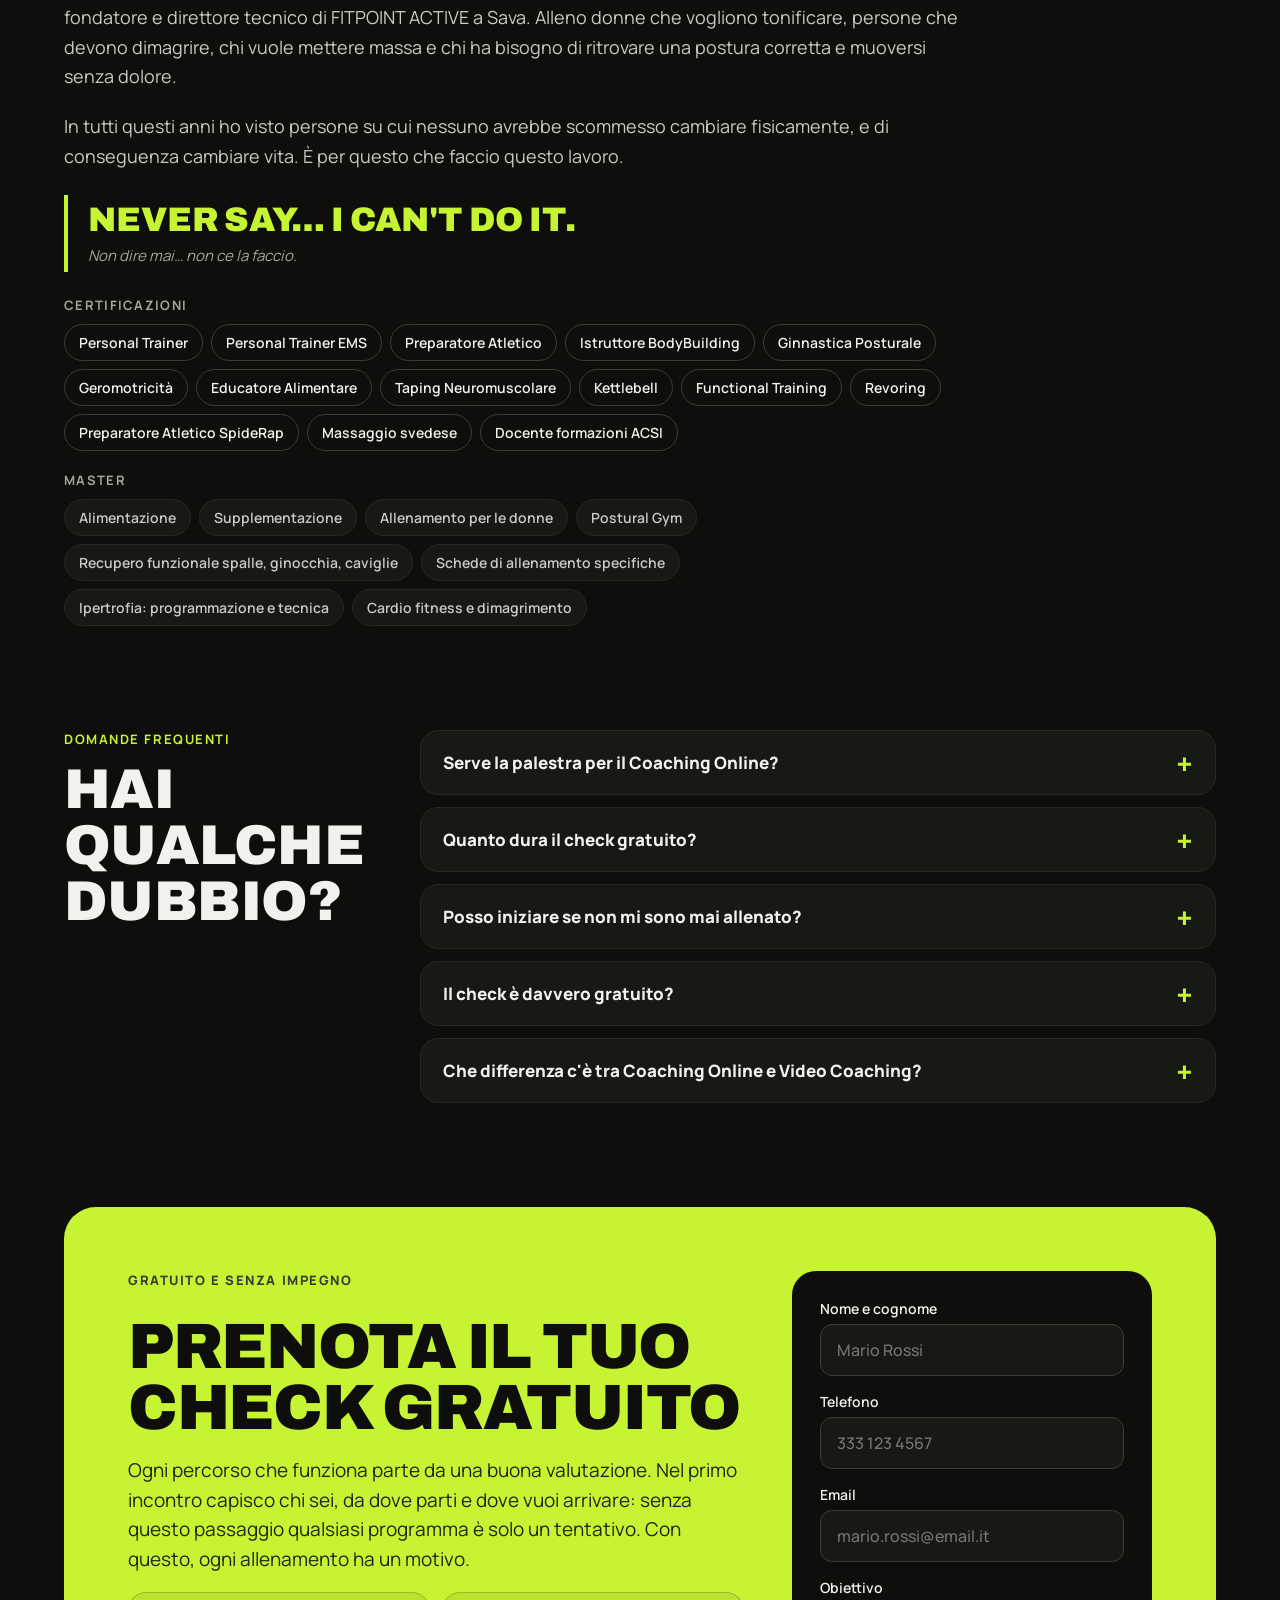
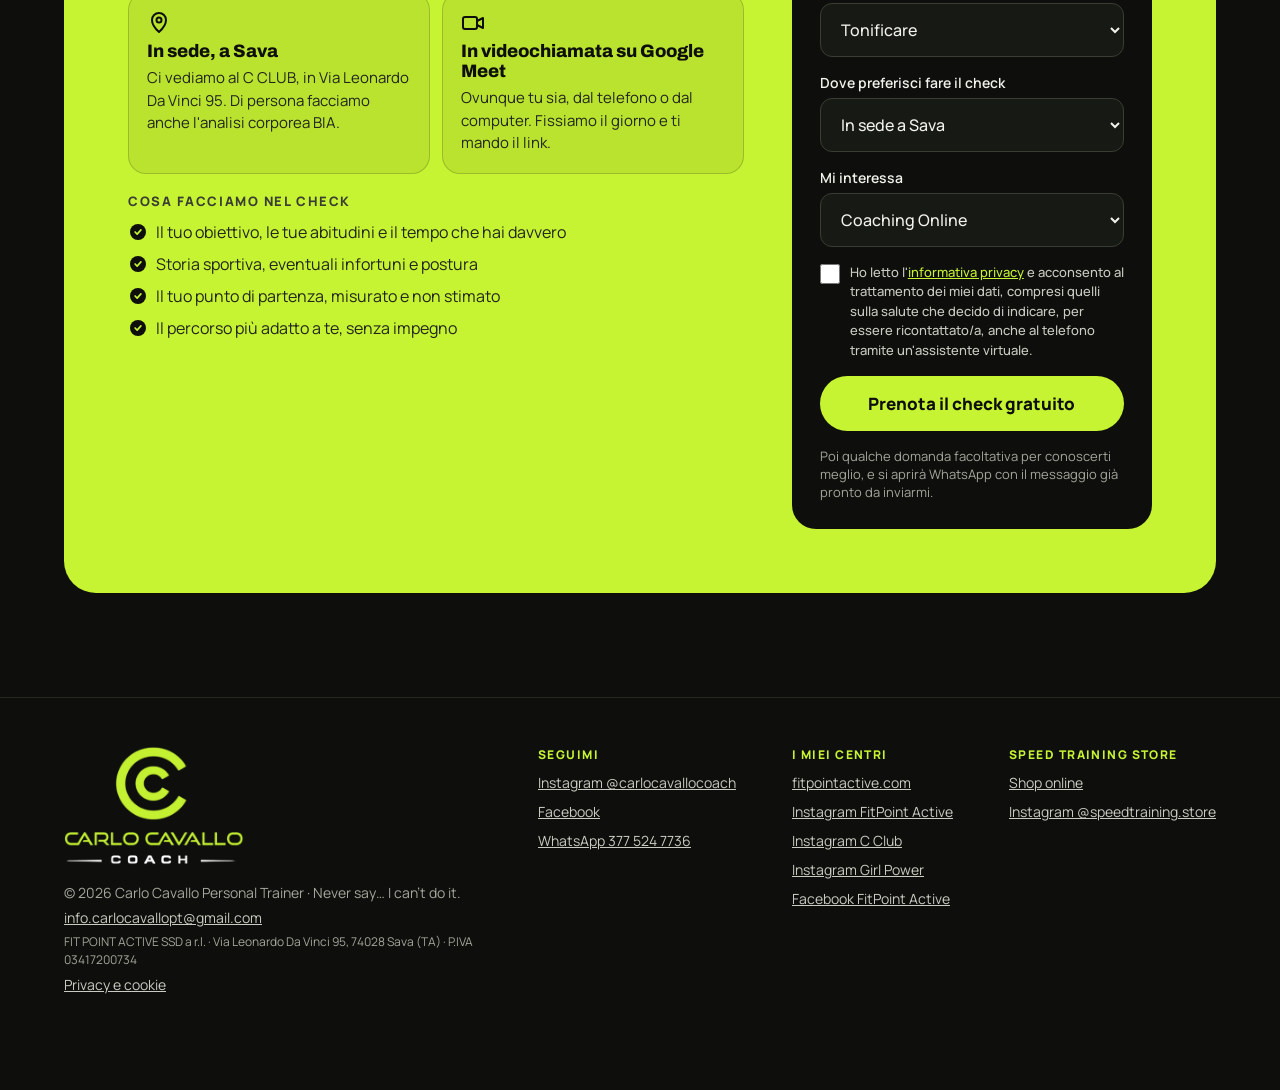
==== commit 7b2ffc01: "Footer: Instagram corretto @carlocavallocoach Co-Authored-By: Claude Opus 5.5 <noreply@anthropic.com" ====
--- a/index.html
+++ b/index.html
@@ -689,7 +689,7 @@
     <nav class="piede-gruppi" aria-label="Collegamenti">
       <div class="gruppo">
         <span class="gruppo-titolo">Seguimi</span>
-        <a href="https://www.instagram.com/carlocavallo.coach/" target="_blank" rel="noopener">Instagram @carlocavallo.coach</a>
+        <a href="https://www.instagram.com/carlocavallocoach/" target="_blank" rel="noopener">Instagram @carlocavallocoach</a>
         <a href="https://www.facebook.com/pages/Carlo-Cavallo-Personal-Trainer/295948633941280" target="_blank" rel="noopener">Facebook</a>
         <a class="js-wa" href="#contatti">WhatsApp 377 524 7736</a>
       </div>
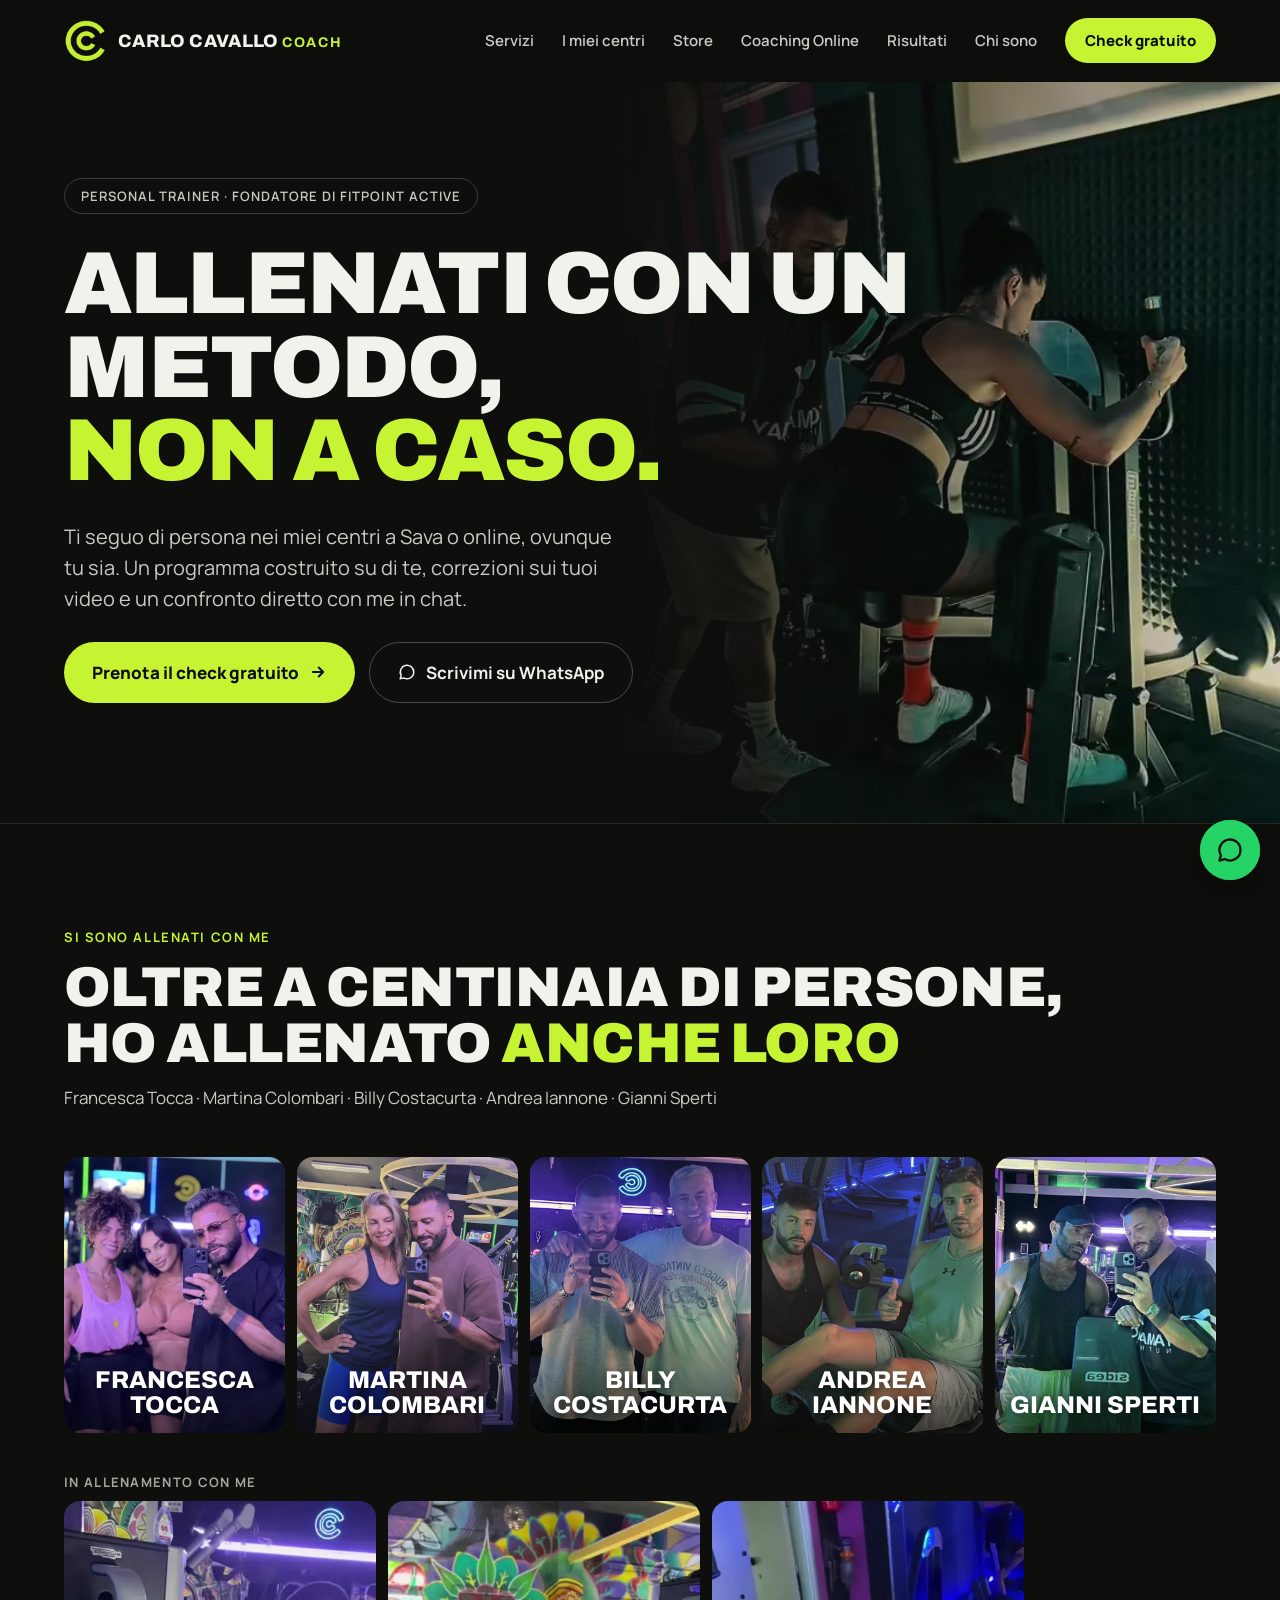
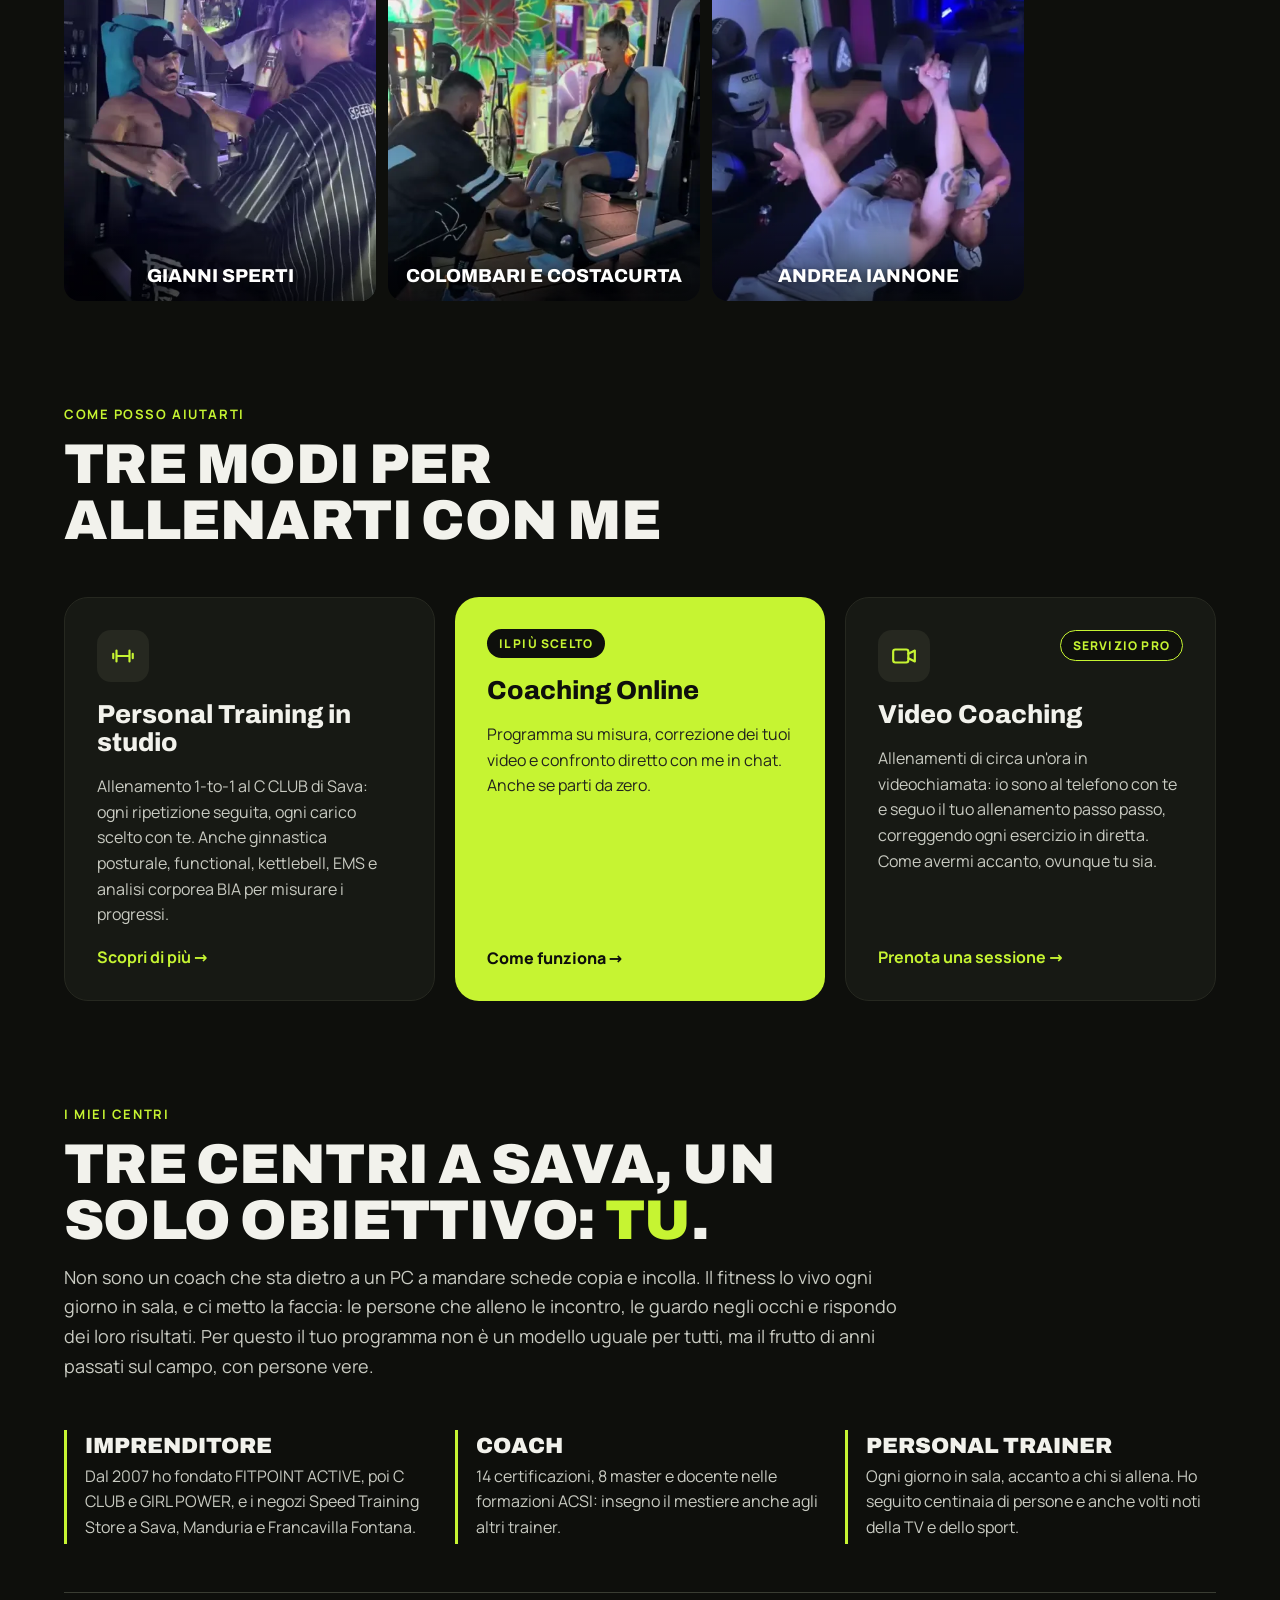
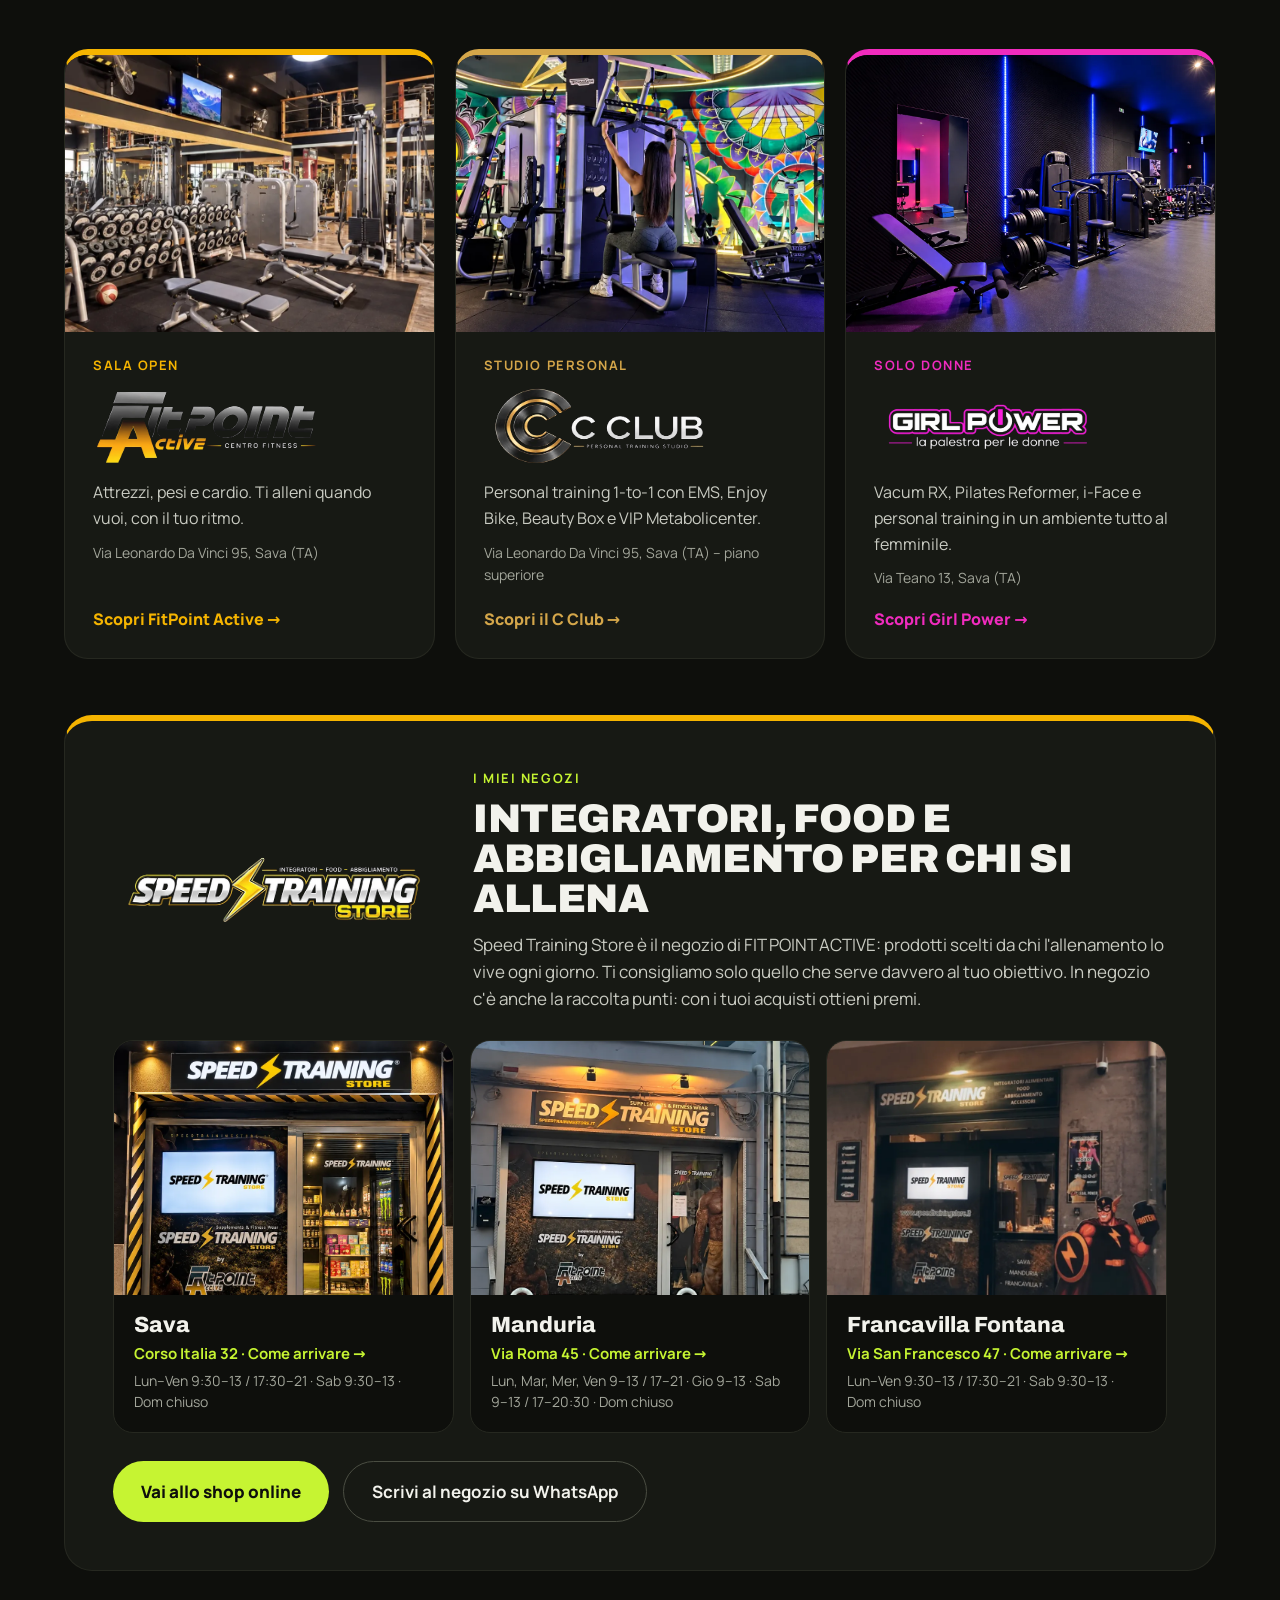
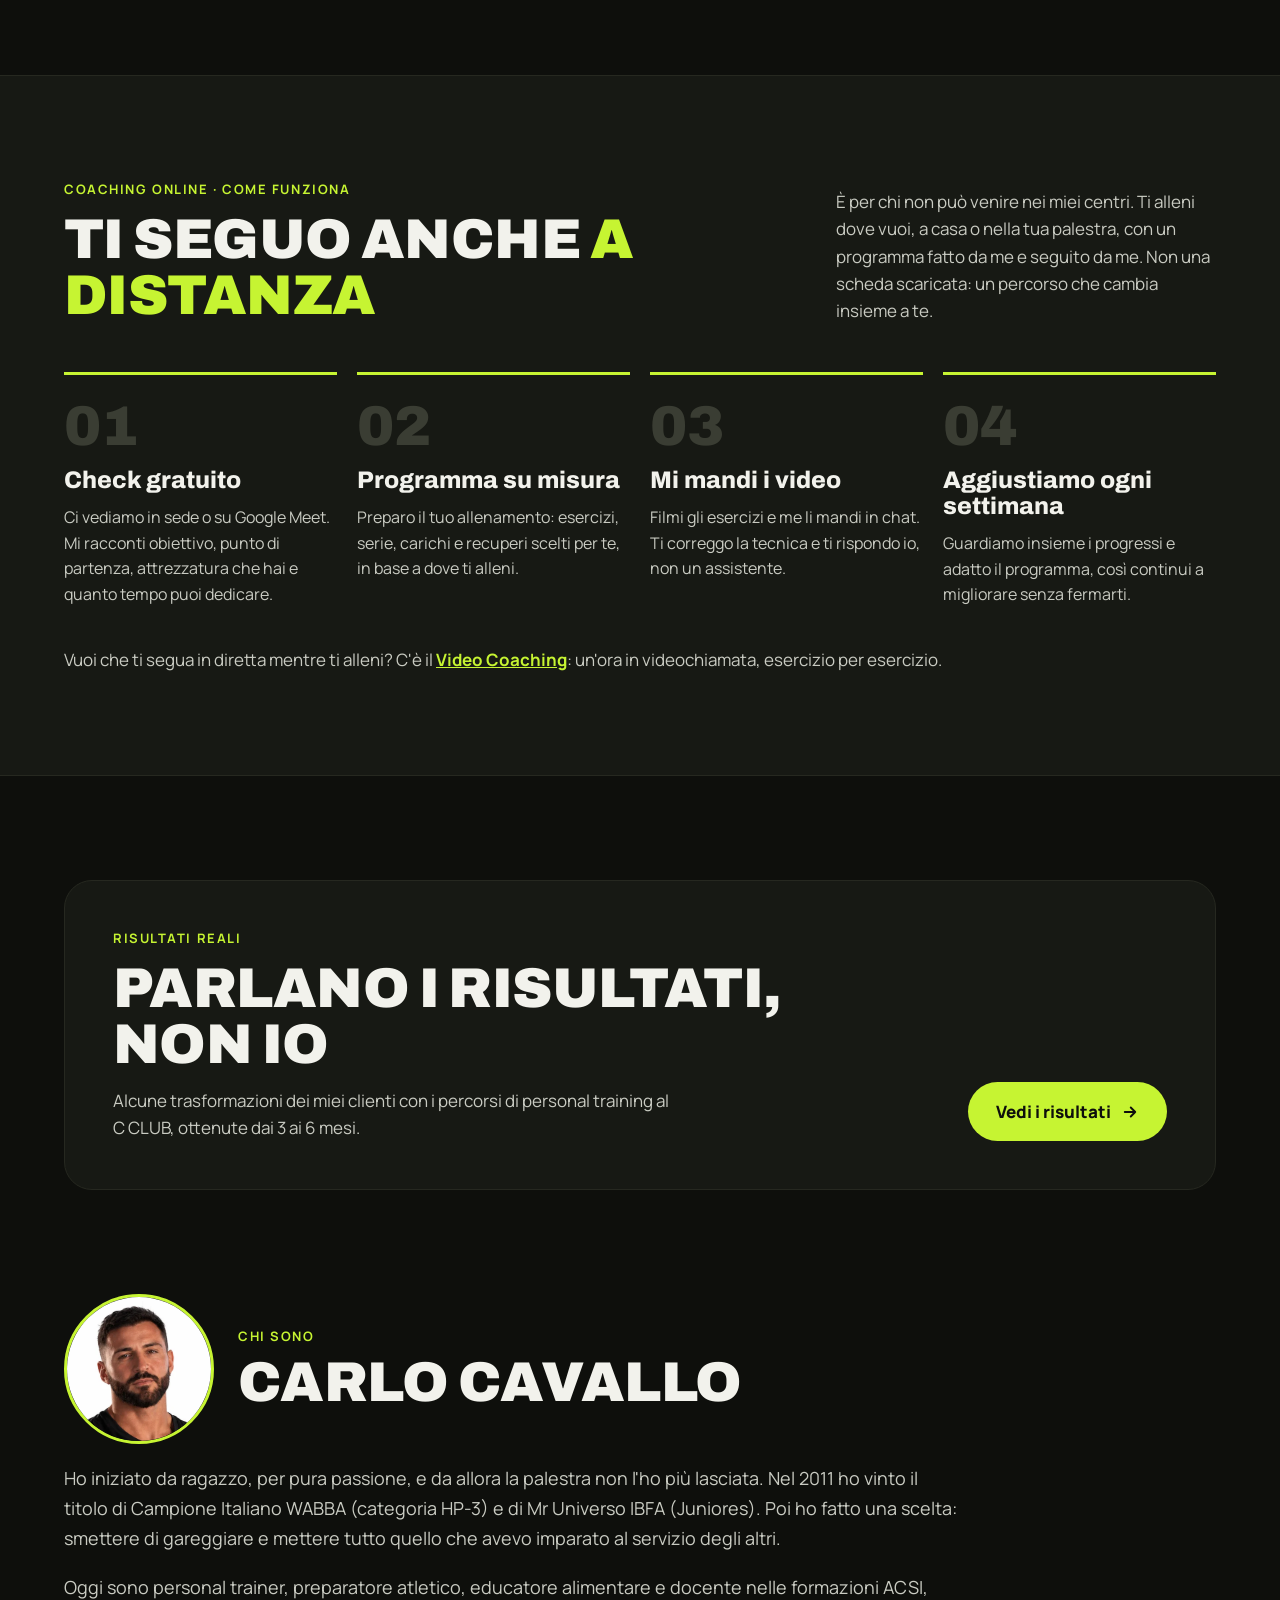
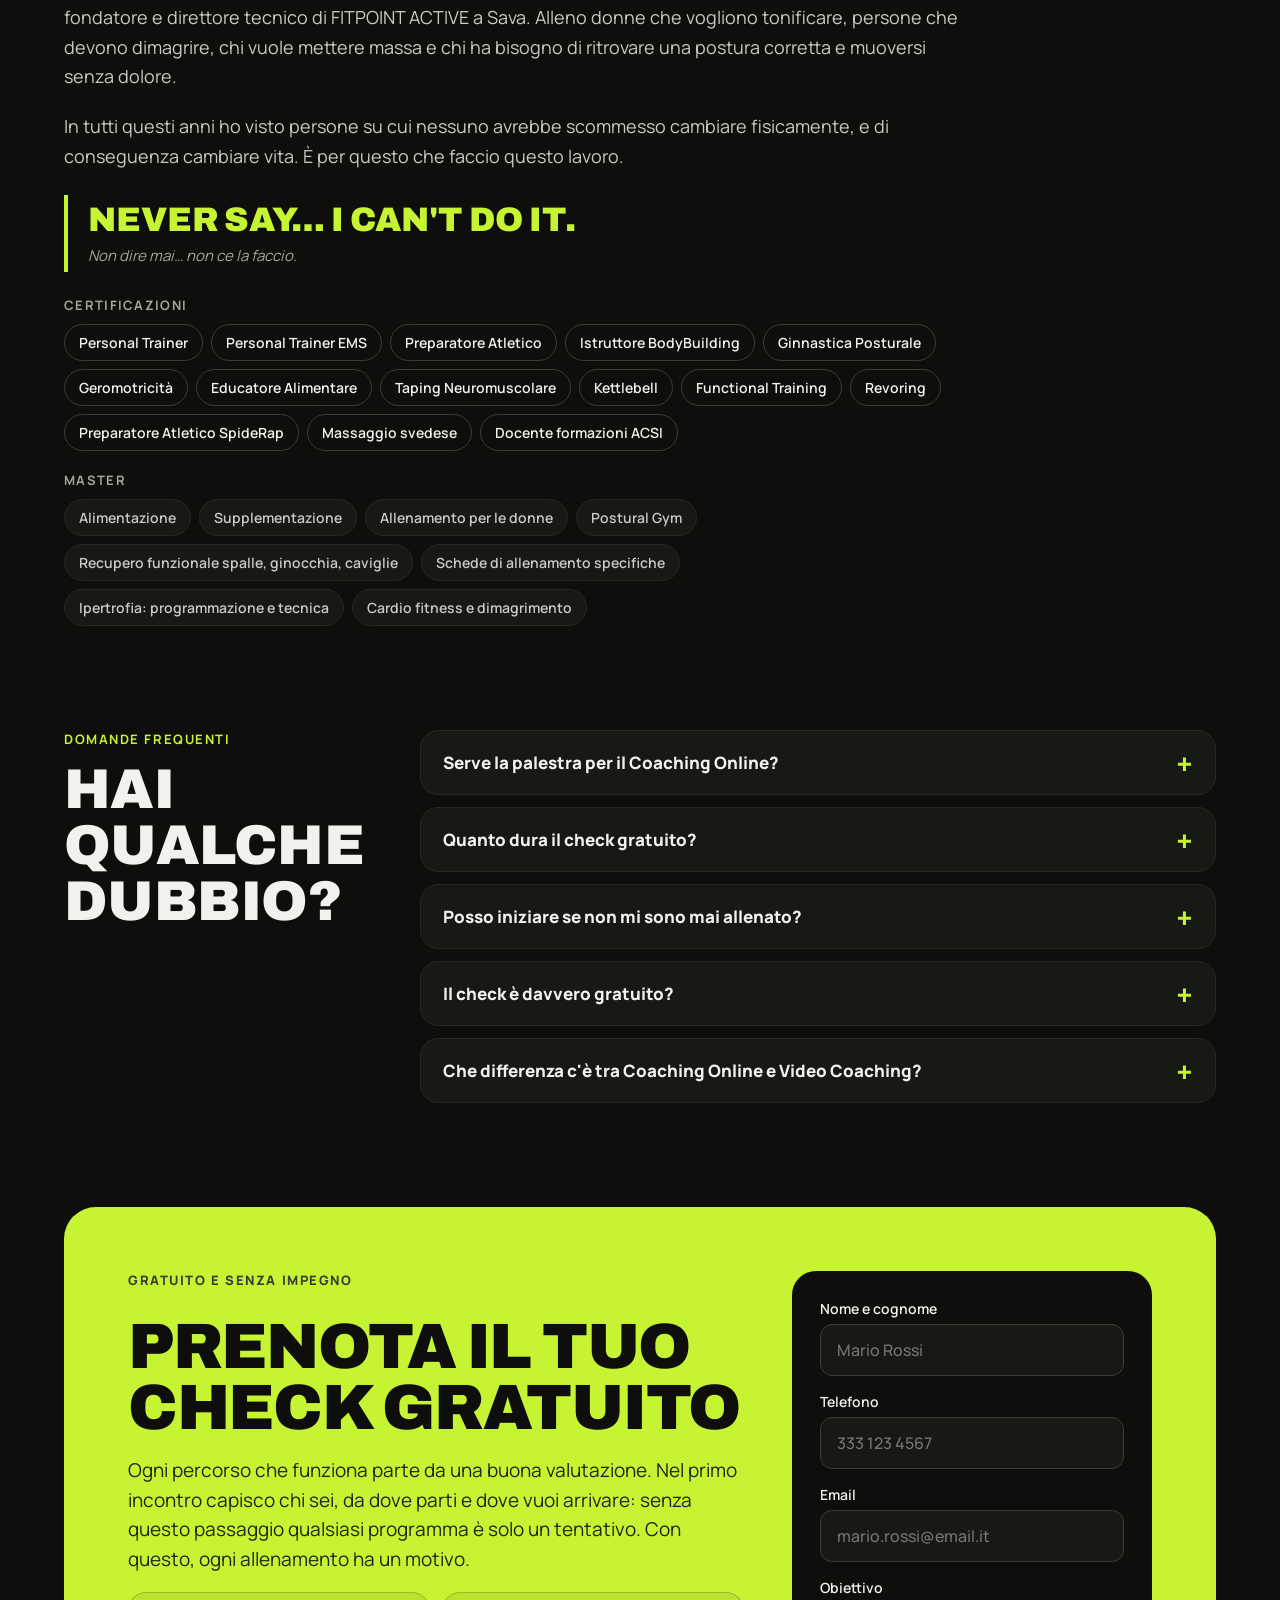
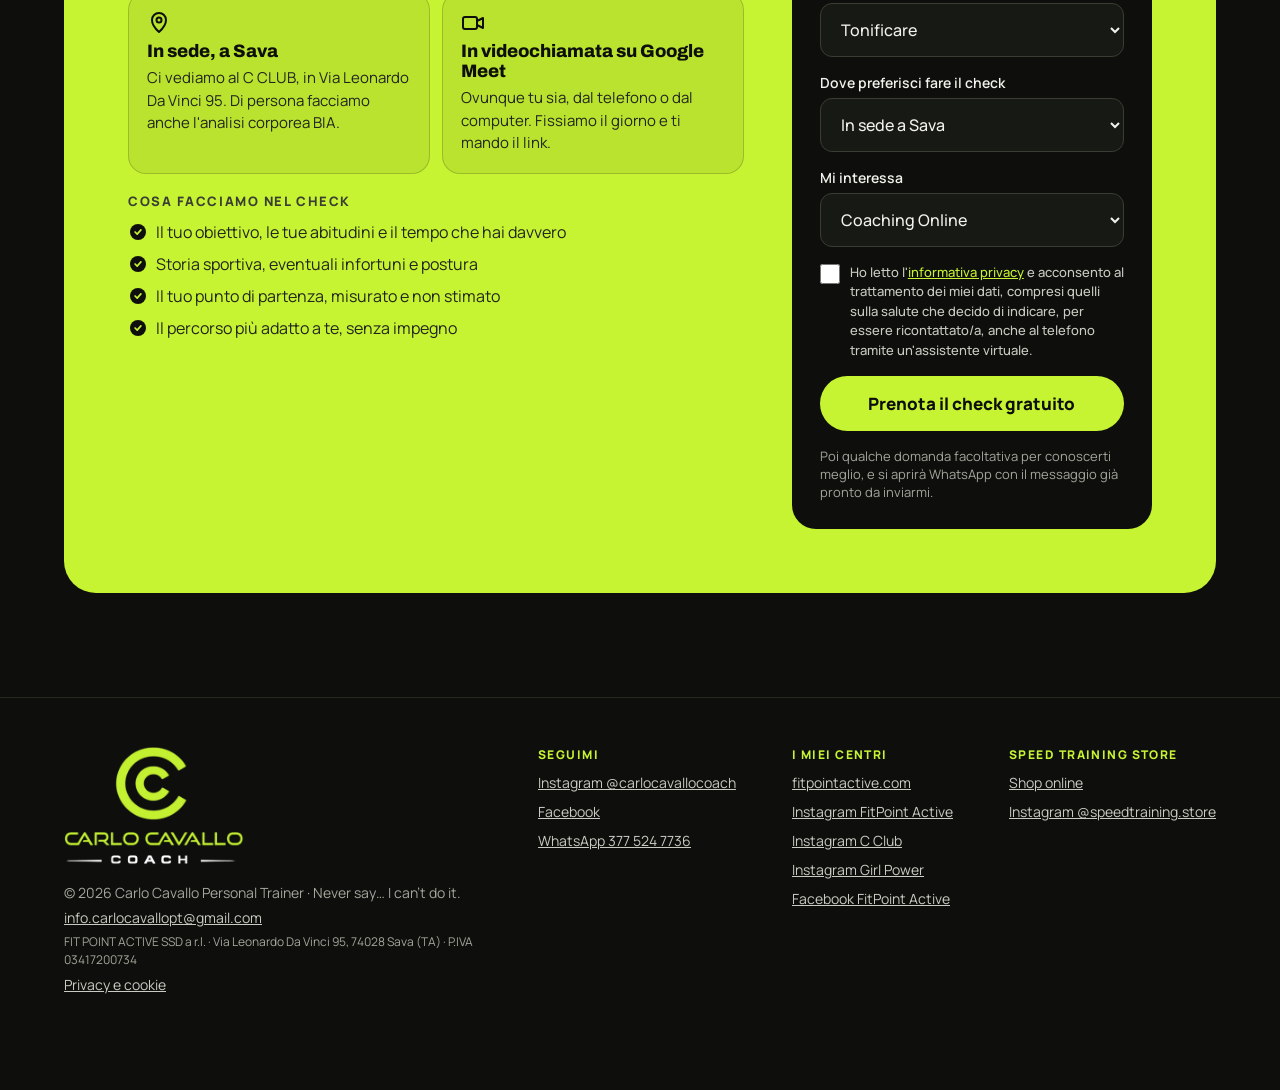
==== commit db199a93: "Caratteri ospitati sul sito al posto di Google Fonts, privacy aggiornata Co-Authored-By: Claude Opus" ====
--- a/index.html
+++ b/index.html
@@ -16,9 +16,9 @@
 <meta name="theme-color" content="#0E0F0C">
 <link rel="icon" type="image/png" href="/img/favicon.png">
 <link rel="apple-touch-icon" href="/img/apple-touch-icon.png">
-<link rel="preconnect" href="https://fonts.googleapis.com">
-<link rel="preconnect" href="https://fonts.gstatic.com" crossorigin>
-<link href="https://fonts.googleapis.com/css2?family=Archivo:wght@700;800;900&family=Manrope:wght@400;500;600;700;800&display=swap" rel="stylesheet">
+<link rel="preload" href="/fonts/archivo-latin-79dc5e.woff2" as="font" type="font/woff2" crossorigin>
+<link rel="preload" href="/fonts/manrope-latin-66cfc0.woff2" as="font" type="font/woff2" crossorigin>
+<link rel="stylesheet" href="/fonts/fonts.css">
 <style>
 :root{
   --bg:#0E0F0C; --surface:#171914; --surface-2:#1C1E18; --line:#262820; --line-2:#3A3D33;
@@ -289,6 +289,7 @@
   .btn-accent::after,form button[type="submit"]::after,.wa::before{display:none}
 }
 </style>
+<script type="application/ld+json">{"@context": "https://schema.org", "@graph": [{"@type": "Person", "@id": "https://www.carlocavallopt.com/#carlo", "name": "Carlo Cavallo", "url": "https://www.carlocavallopt.com/", "image": "https://www.carlocavallopt.com/img/carlo-tondo.webp", "jobTitle": "Personal Trainer e Coach", "description": "Personal trainer, preparatore atletico, educatore alimentare e docente nelle formazioni ACSI. Fondatore e direttore tecnico di FIT POINT ACTIVE a Sava.", "award": ["Campione Italiano WABBA 2011 (categoria HP-3)", "Mr Universo IBFA 2011 (Juniores)"], "worksFor": {"@type": "SportsOrganization", "name": "FIT POINT ACTIVE SSD a r.l.", "url": "https://www.fitpointactive.com/"}, "sameAs": ["https://www.instagram.com/carlocavallocoach/", "https://www.facebook.com/pages/Carlo-Cavallo-Personal-Trainer/295948633941280"]}, {"@type": "ProfessionalService", "@id": "https://www.carlocavallopt.com/#coach", "name": "Carlo Cavallo Coach", "url": "https://www.carlocavallopt.com/", "image": "https://www.carlocavallopt.com/img/og-carlo.jpg", "logo": "https://www.carlocavallopt.com/img/logo-carlo-cavallo.webp", "description": "Personal training in studio al C CLUB di Sava, Coaching Online e Video Coaching. Primo check gratuito in sede o su Google Meet.", "founder": {"@id": "https://www.carlocavallopt.com/#carlo"}, "email": "info.carlocavallopt@gmail.com", "address": {"@type": "PostalAddress", "streetAddress": "Via Leonardo Da Vinci, 95", "addressLocality": "Sava", "postalCode": "74028", "addressRegion": "TA", "addressCountry": "IT"}, "geo": {"@type": "GeoCoordinates", "latitude": 40.3995246, "longitude": 17.5514583}, "areaServed": [{"@type": "City", "name": "Sava"}, {"@type": "Country", "name": "Italia"}], "hasOfferCatalog": {"@type": "OfferCatalog", "name": "Servizi", "itemListElement": [{"@type": "Offer", "itemOffered": {"@type": "Service", "name": "Personal Training in studio"}}, {"@type": "Offer", "itemOffered": {"@type": "Service", "name": "Coaching Online"}}, {"@type": "Offer", "itemOffered": {"@type": "Service", "name": "Video Coaching"}}, {"@type": "Offer", "itemOffered": {"@type": "Service", "name": "Check gratuito"}, "price": "0", "priceCurrency": "EUR"}]}, "sameAs": ["https://www.instagram.com/carlocavallocoach/"]}]}</script>
 <script type="application/ld+json">{"@context": "https://schema.org", "@type": "FAQPage", "mainEntity": [{"@type": "Question", "name": "Serve la palestra per il Coaching Online?", "acceptedAnswer": {"@type": "Answer", "text": "No. Puoi allenarti anche a casa: il programma lo preparo in base a dove ti alleni e all'attrezzatura che hai. Se invece vai in palestra, lo costruisco su quella."}}, {"@type": "Question", "name": "Quanto dura il check gratuito?", "acceptedAnswer": {"@type": "Answer", "text": "Circa 30 minuti. Puoi farlo in sede a Sava, al C CLUB, oppure in videochiamata su Google Meet, ovunque tu sia."}}, {"@type": "Question", "name": "Posso iniziare se non mi sono mai allenato?", "acceptedAnswer": {"@type": "Answer", "text": "Certo. Si parte dalle basi e dalla tecnica, con carichi adatti a te. Al check capisco il tuo punto di partenza e costruiamo il percorso da lì."}}, {"@type": "Question", "name": "Il check è davvero gratuito?", "acceptedAnswer": {"@type": "Answer", "text": "Sì, è gratuito e senza impegno. Serve a conoscerci, capire il tuo obiettivo e scegliere insieme il percorso più adatto."}}, {"@type": "Question", "name": "Che differenza c'è tra Coaching Online e Video Coaching?", "acceptedAnswer": {"@type": "Answer", "text": "Con il Coaching Online ti alleni quando vuoi con il programma che ti preparo: mi mandi i video e ti correggo in chat. Con il Video Coaching ci colleghiamo in videochiamata per circa un'ora e ti seguo in diretta, esercizio per esercizio."}}]}</script>
 </head>
 <body>
@@ -841,5 +842,6 @@
 })();
 document.getElementById('year').textContent = new Date().getFullYear();
 </script>
+<script defer src="/_vercel/insights/script.js"></script>
 </body>
 </html>
--- a/fonts/fonts.css
+++ b/fonts/fonts.css
@@ -0,0 +1,151 @@
+/* Caratteri ospitati sul sito (niente Google Fonts): Archivo e Manrope, licenza SIL Open Font License */
+/* latin-ext */
+@font-face {
+  font-family: 'Archivo';
+  font-style: normal;
+  font-weight: 700;
+  font-stretch: 100%;
+  font-display: swap;
+  src: url(/fonts/archivo-latin-ext-20ba07.woff2) format('woff2');
+  unicode-range: U+0100-02BA, U+02BD-02C5, U+02C7-02CC, U+02CE-02D7, U+02DD-02FF, U+0304, U+0308, U+0329, U+1D00-1DBF, U+1E00-1E9F, U+1EF2-1EFF, U+2020, U+20A0-20AB, U+20AD-20C4, U+2113, U+2C60-2C7F, U+A720-A7FF;
+}
+/* latin */
+@font-face {
+  font-family: 'Archivo';
+  font-style: normal;
+  font-weight: 700;
+  font-stretch: 100%;
+  font-display: swap;
+  src: url(/fonts/archivo-latin-79dc5e.woff2) format('woff2');
+  unicode-range: U+0000-00FF, U+0131, U+0152-0153, U+02BB-02BC, U+02C6, U+02DA, U+02DC, U+0304, U+0308, U+0329, U+2000-206F, U+20AC, U+2122, U+2191, U+2193, U+2212, U+2215, U+FEFF, U+FFFD;
+}
+/* latin-ext */
+@font-face {
+  font-family: 'Archivo';
+  font-style: normal;
+  font-weight: 800;
+  font-stretch: 100%;
+  font-display: swap;
+  src: url(/fonts/archivo-latin-ext-20ba07.woff2) format('woff2');
+  unicode-range: U+0100-02BA, U+02BD-02C5, U+02C7-02CC, U+02CE-02D7, U+02DD-02FF, U+0304, U+0308, U+0329, U+1D00-1DBF, U+1E00-1E9F, U+1EF2-1EFF, U+2020, U+20A0-20AB, U+20AD-20C4, U+2113, U+2C60-2C7F, U+A720-A7FF;
+}
+/* latin */
+@font-face {
+  font-family: 'Archivo';
+  font-style: normal;
+  font-weight: 800;
+  font-stretch: 100%;
+  font-display: swap;
+  src: url(/fonts/archivo-latin-79dc5e.woff2) format('woff2');
+  unicode-range: U+0000-00FF, U+0131, U+0152-0153, U+02BB-02BC, U+02C6, U+02DA, U+02DC, U+0304, U+0308, U+0329, U+2000-206F, U+20AC, U+2122, U+2191, U+2193, U+2212, U+2215, U+FEFF, U+FFFD;
+}
+/* latin-ext */
+@font-face {
+  font-family: 'Archivo';
+  font-style: normal;
+  font-weight: 900;
+  font-stretch: 100%;
+  font-display: swap;
+  src: url(/fonts/archivo-latin-ext-20ba07.woff2) format('woff2');
+  unicode-range: U+0100-02BA, U+02BD-02C5, U+02C7-02CC, U+02CE-02D7, U+02DD-02FF, U+0304, U+0308, U+0329, U+1D00-1DBF, U+1E00-1E9F, U+1EF2-1EFF, U+2020, U+20A0-20AB, U+20AD-20C4, U+2113, U+2C60-2C7F, U+A720-A7FF;
+}
+/* latin */
+@font-face {
+  font-family: 'Archivo';
+  font-style: normal;
+  font-weight: 900;
+  font-stretch: 100%;
+  font-display: swap;
+  src: url(/fonts/archivo-latin-79dc5e.woff2) format('woff2');
+  unicode-range: U+0000-00FF, U+0131, U+0152-0153, U+02BB-02BC, U+02C6, U+02DA, U+02DC, U+0304, U+0308, U+0329, U+2000-206F, U+20AC, U+2122, U+2191, U+2193, U+2212, U+2215, U+FEFF, U+FFFD;
+}
+/* latin-ext */
+@font-face {
+  font-family: 'Manrope';
+  font-style: normal;
+  font-weight: 400;
+  font-display: swap;
+  src: url(/fonts/manrope-latin-ext-4f1857.woff2) format('woff2');
+  unicode-range: U+0100-02BA, U+02BD-02C5, U+02C7-02CC, U+02CE-02D7, U+02DD-02FF, U+0304, U+0308, U+0329, U+1D00-1DBF, U+1E00-1E9F, U+1EF2-1EFF, U+2020, U+20A0-20AB, U+20AD-20C4, U+2113, U+2C60-2C7F, U+A720-A7FF;
+}
+/* latin */
+@font-face {
+  font-family: 'Manrope';
+  font-style: normal;
+  font-weight: 400;
+  font-display: swap;
+  src: url(/fonts/manrope-latin-66cfc0.woff2) format('woff2');
+  unicode-range: U+0000-00FF, U+0131, U+0152-0153, U+02BB-02BC, U+02C6, U+02DA, U+02DC, U+0304, U+0308, U+0329, U+2000-206F, U+20AC, U+2122, U+2191, U+2193, U+2212, U+2215, U+FEFF, U+FFFD;
+}
+/* latin-ext */
+@font-face {
+  font-family: 'Manrope';
+  font-style: normal;
+  font-weight: 500;
+  font-display: swap;
+  src: url(/fonts/manrope-latin-ext-4f1857.woff2) format('woff2');
+  unicode-range: U+0100-02BA, U+02BD-02C5, U+02C7-02CC, U+02CE-02D7, U+02DD-02FF, U+0304, U+0308, U+0329, U+1D00-1DBF, U+1E00-1E9F, U+1EF2-1EFF, U+2020, U+20A0-20AB, U+20AD-20C4, U+2113, U+2C60-2C7F, U+A720-A7FF;
+}
+/* latin */
+@font-face {
+  font-family: 'Manrope';
+  font-style: normal;
+  font-weight: 500;
+  font-display: swap;
+  src: url(/fonts/manrope-latin-66cfc0.woff2) format('woff2');
+  unicode-range: U+0000-00FF, U+0131, U+0152-0153, U+02BB-02BC, U+02C6, U+02DA, U+02DC, U+0304, U+0308, U+0329, U+2000-206F, U+20AC, U+2122, U+2191, U+2193, U+2212, U+2215, U+FEFF, U+FFFD;
+}
+/* latin-ext */
+@font-face {
+  font-family: 'Manrope';
+  font-style: normal;
+  font-weight: 600;
+  font-display: swap;
+  src: url(/fonts/manrope-latin-ext-4f1857.woff2) format('woff2');
+  unicode-range: U+0100-02BA, U+02BD-02C5, U+02C7-02CC, U+02CE-02D7, U+02DD-02FF, U+0304, U+0308, U+0329, U+1D00-1DBF, U+1E00-1E9F, U+1EF2-1EFF, U+2020, U+20A0-20AB, U+20AD-20C4, U+2113, U+2C60-2C7F, U+A720-A7FF;
+}
+/* latin */
+@font-face {
+  font-family: 'Manrope';
+  font-style: normal;
+  font-weight: 600;
+  font-display: swap;
+  src: url(/fonts/manrope-latin-66cfc0.woff2) format('woff2');
+  unicode-range: U+0000-00FF, U+0131, U+0152-0153, U+02BB-02BC, U+02C6, U+02DA, U+02DC, U+0304, U+0308, U+0329, U+2000-206F, U+20AC, U+2122, U+2191, U+2193, U+2212, U+2215, U+FEFF, U+FFFD;
+}
+/* latin-ext */
+@font-face {
+  font-family: 'Manrope';
+  font-style: normal;
+  font-weight: 700;
+  font-display: swap;
+  src: url(/fonts/manrope-latin-ext-4f1857.woff2) format('woff2');
+  unicode-range: U+0100-02BA, U+02BD-02C5, U+02C7-02CC, U+02CE-02D7, U+02DD-02FF, U+0304, U+0308, U+0329, U+1D00-1DBF, U+1E00-1E9F, U+1EF2-1EFF, U+2020, U+20A0-20AB, U+20AD-20C4, U+2113, U+2C60-2C7F, U+A720-A7FF;
+}
+/* latin */
+@font-face {
+  font-family: 'Manrope';
+  font-style: normal;
+  font-weight: 700;
+  font-display: swap;
+  src: url(/fonts/manrope-latin-66cfc0.woff2) format('woff2');
+  unicode-range: U+0000-00FF, U+0131, U+0152-0153, U+02BB-02BC, U+02C6, U+02DA, U+02DC, U+0304, U+0308, U+0329, U+2000-206F, U+20AC, U+2122, U+2191, U+2193, U+2212, U+2215, U+FEFF, U+FFFD;
+}
+/* latin-ext */
+@font-face {
+  font-family: 'Manrope';
+  font-style: normal;
+  font-weight: 800;
+  font-display: swap;
+  src: url(/fonts/manrope-latin-ext-4f1857.woff2) format('woff2');
+  unicode-range: U+0100-02BA, U+02BD-02C5, U+02C7-02CC, U+02CE-02D7, U+02DD-02FF, U+0304, U+0308, U+0329, U+1D00-1DBF, U+1E00-1E9F, U+1EF2-1EFF, U+2020, U+20A0-20AB, U+20AD-20C4, U+2113, U+2C60-2C7F, U+A720-A7FF;
+}
+/* latin */
+@font-face {
+  font-family: 'Manrope';
+  font-style: normal;
+  font-weight: 800;
+  font-display: swap;
+  src: url(/fonts/manrope-latin-66cfc0.woff2) format('woff2');
+  unicode-range: U+0000-00FF, U+0131, U+0152-0153, U+02BB-02BC, U+02C6, U+02DA, U+02DC, U+0304, U+0308, U+0329, U+2000-206F, U+20AC, U+2122, U+2191, U+2193, U+2212, U+2215, U+FEFF, U+FFFD;
+}
